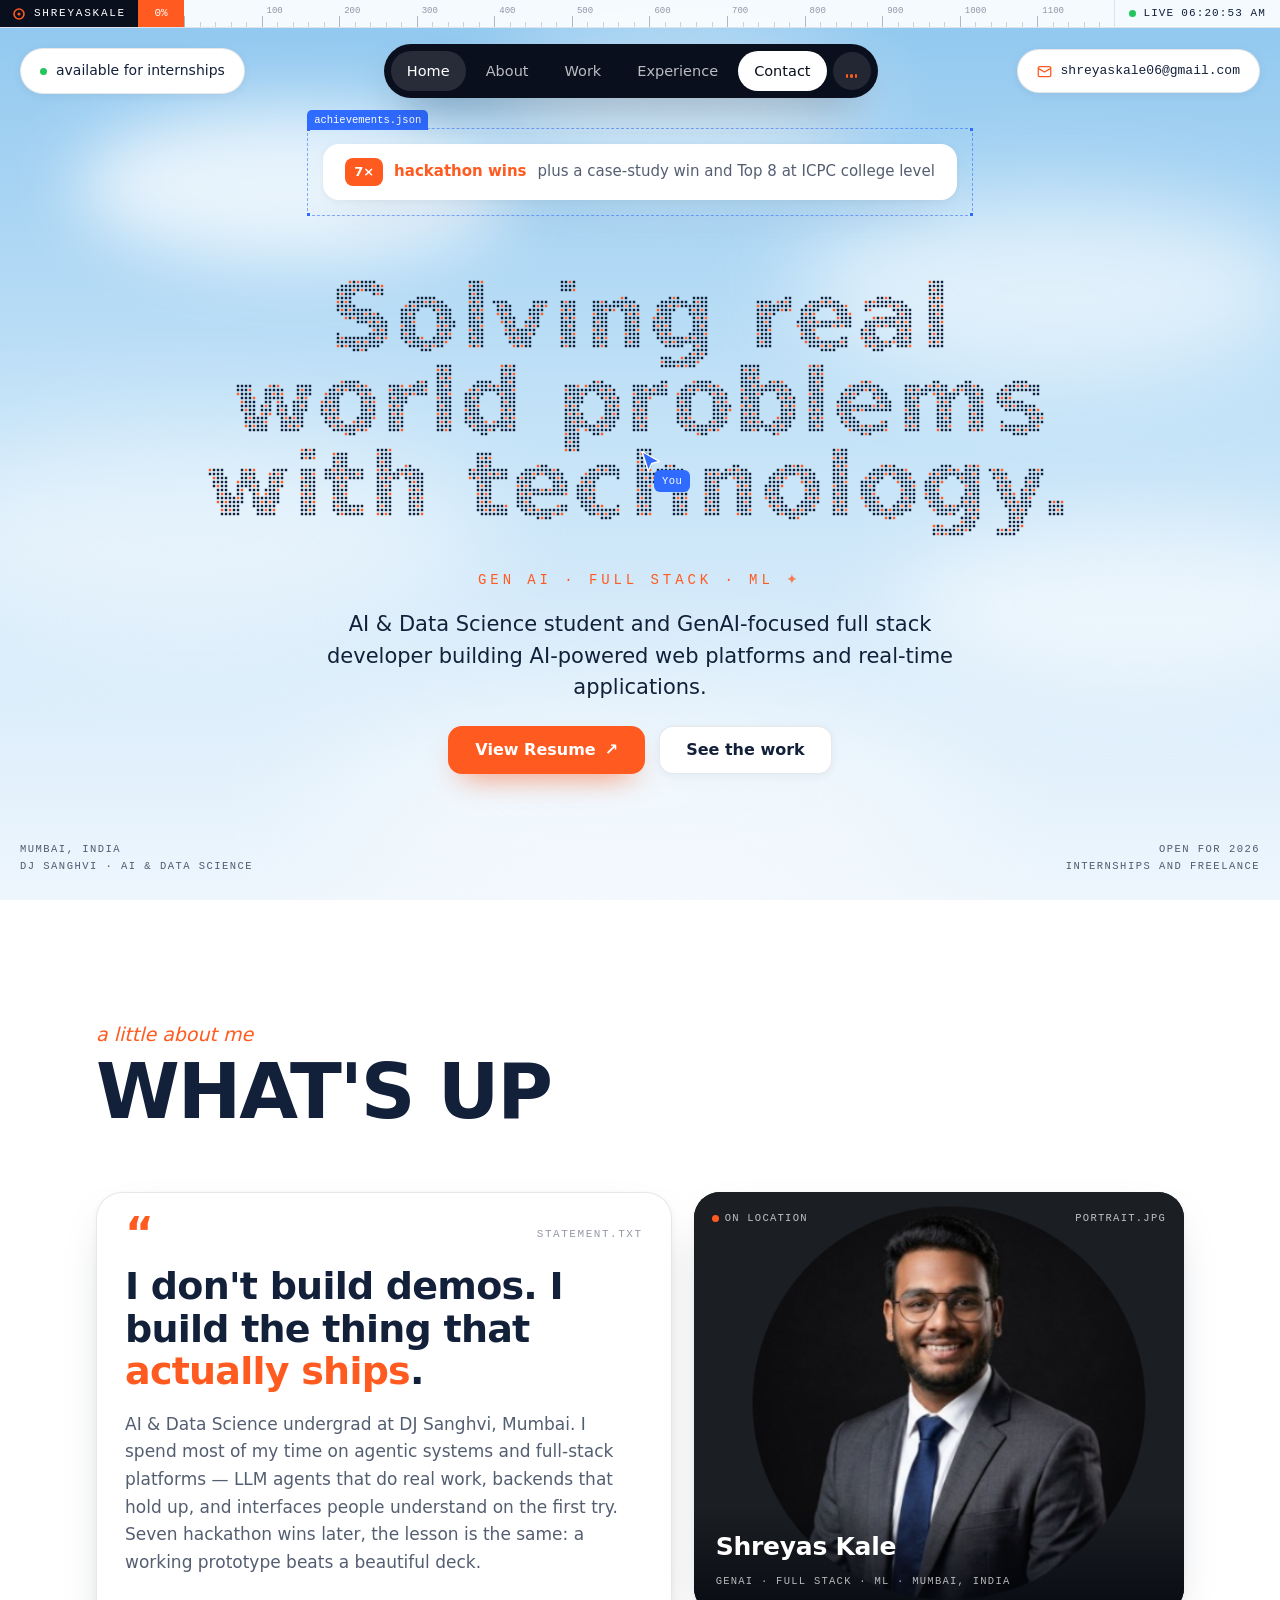
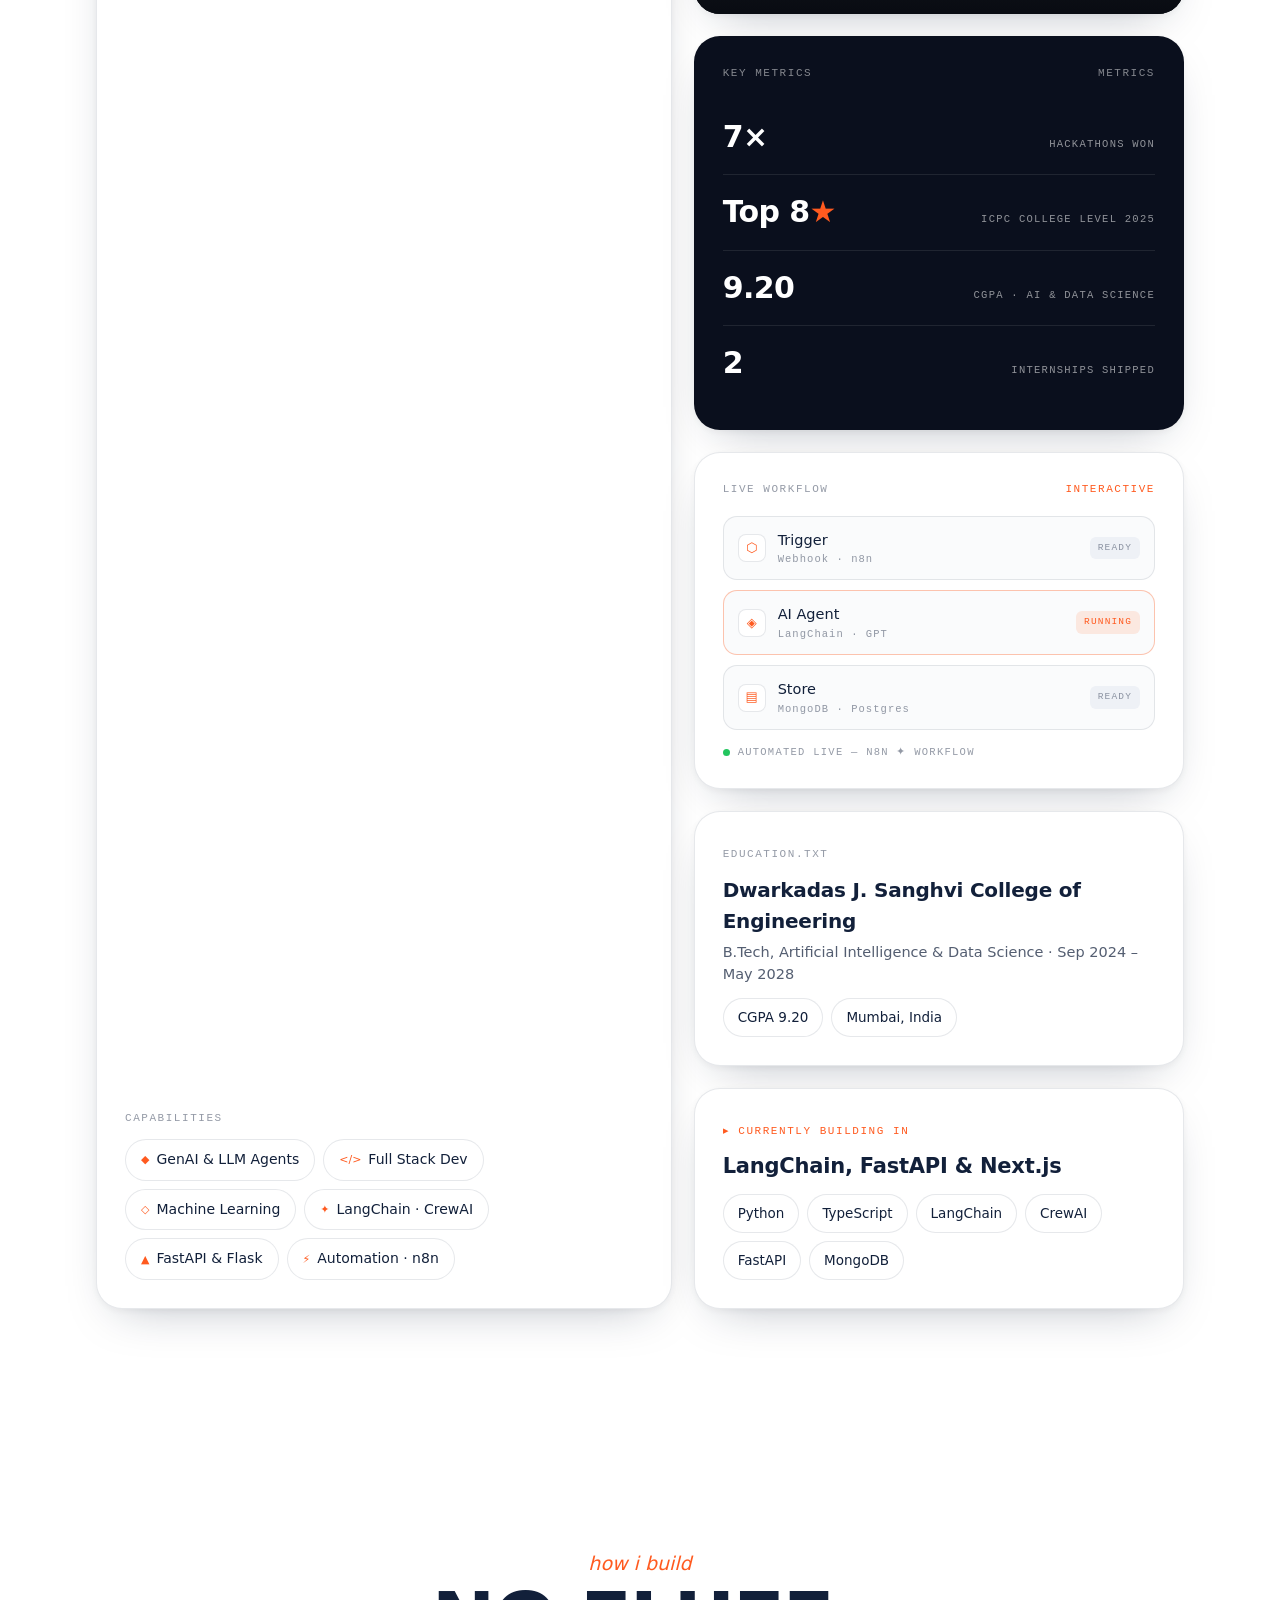
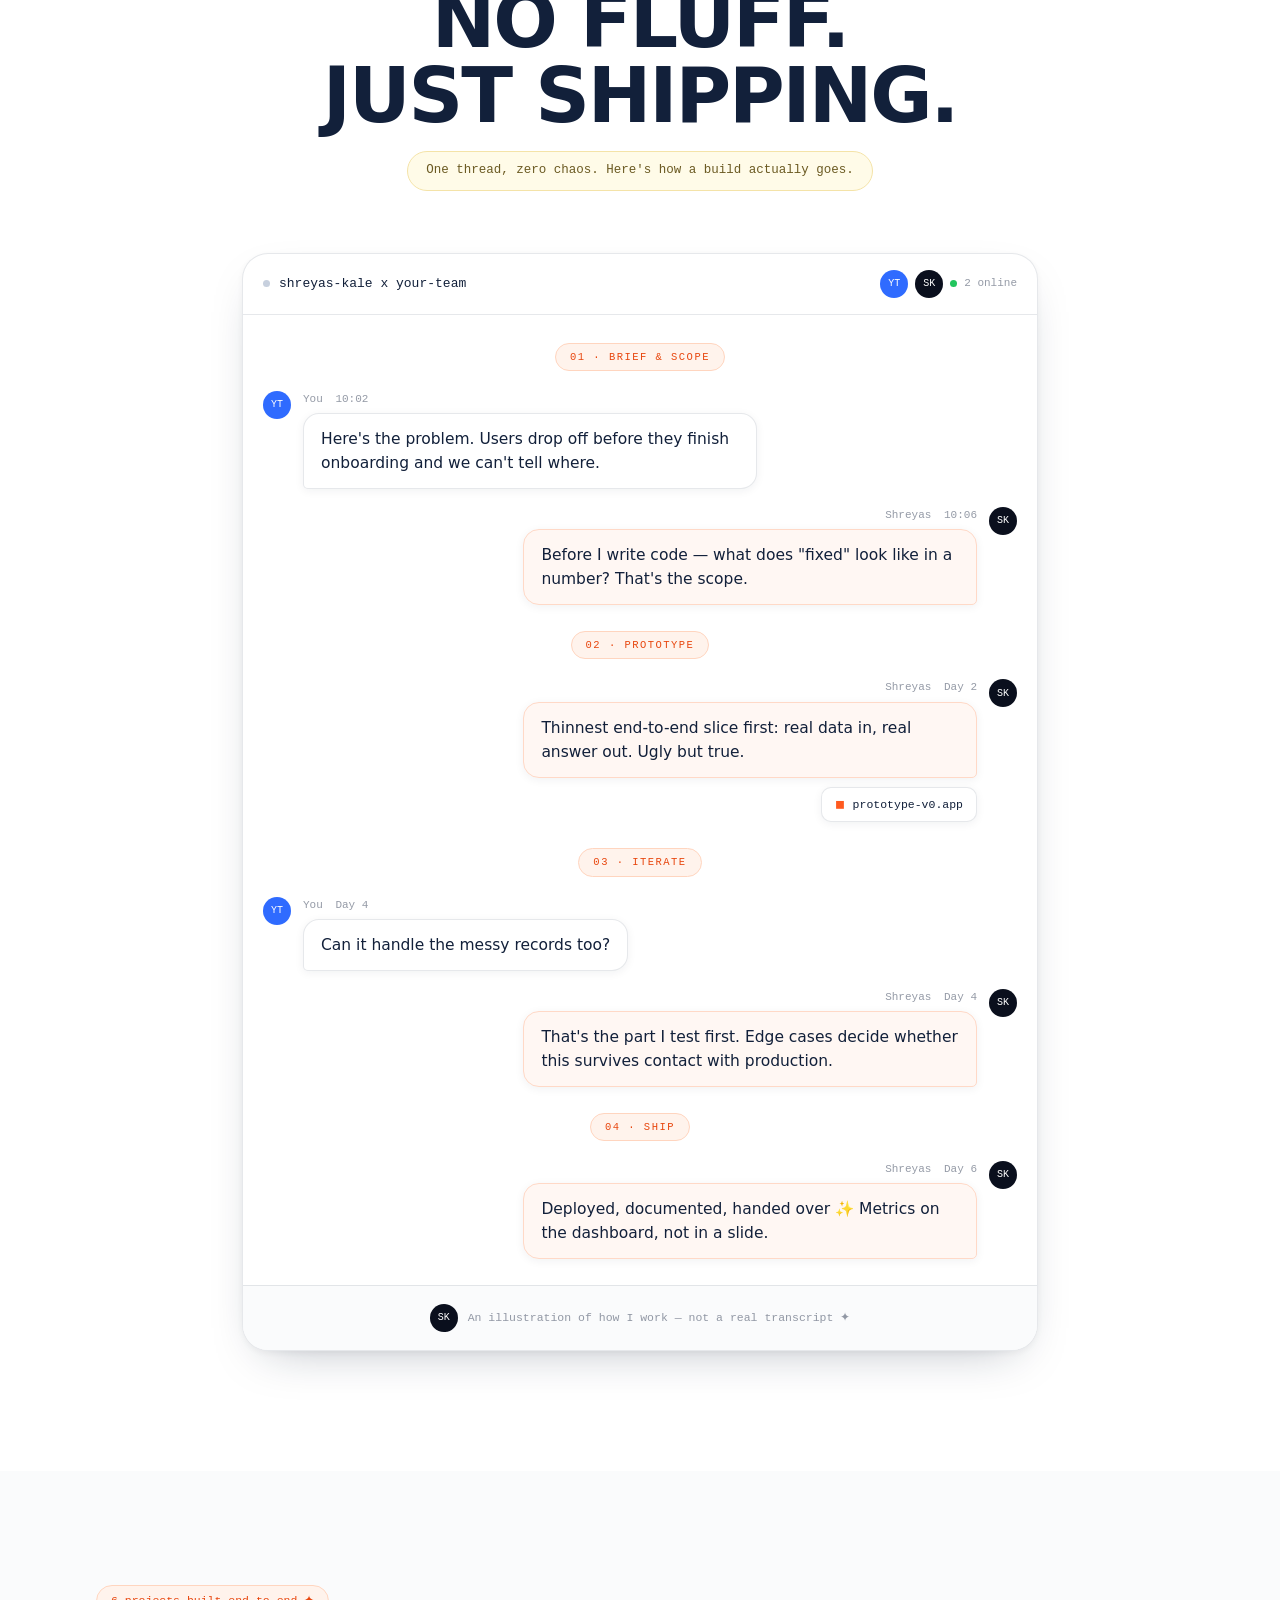
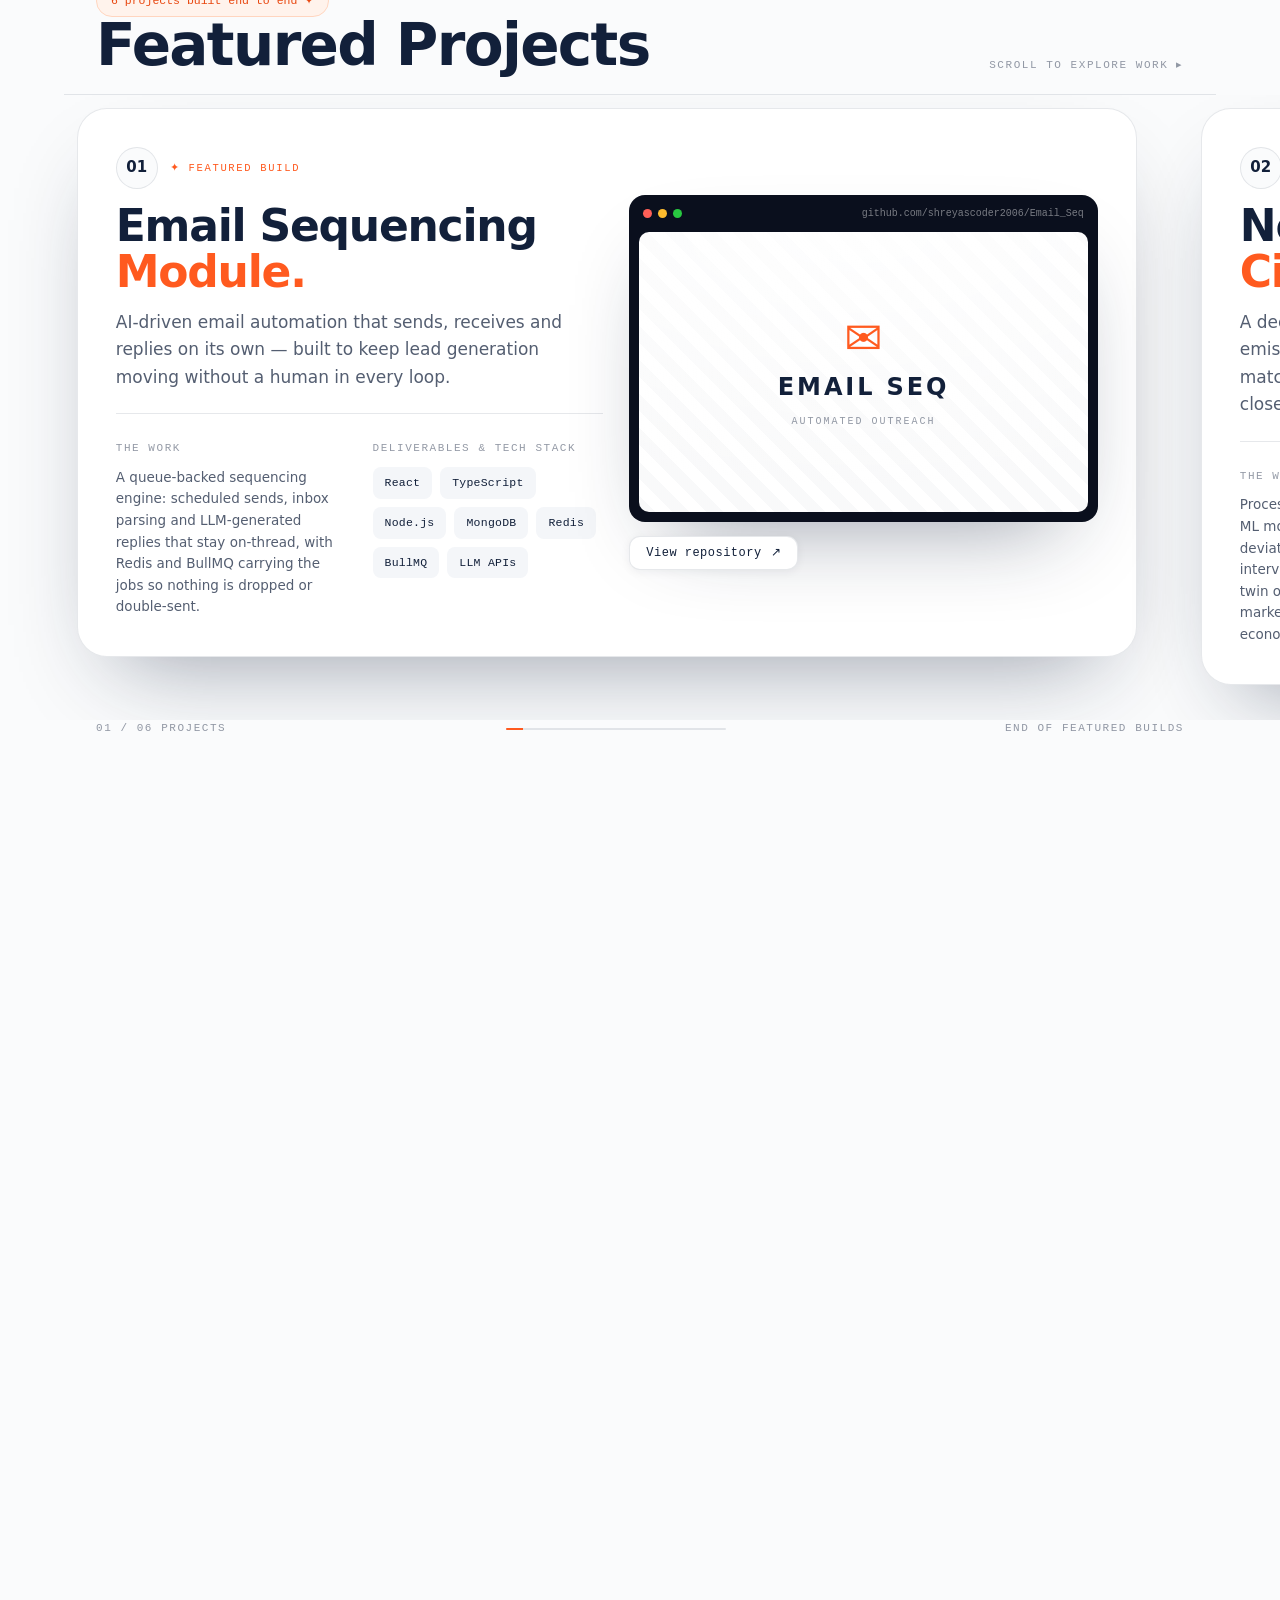
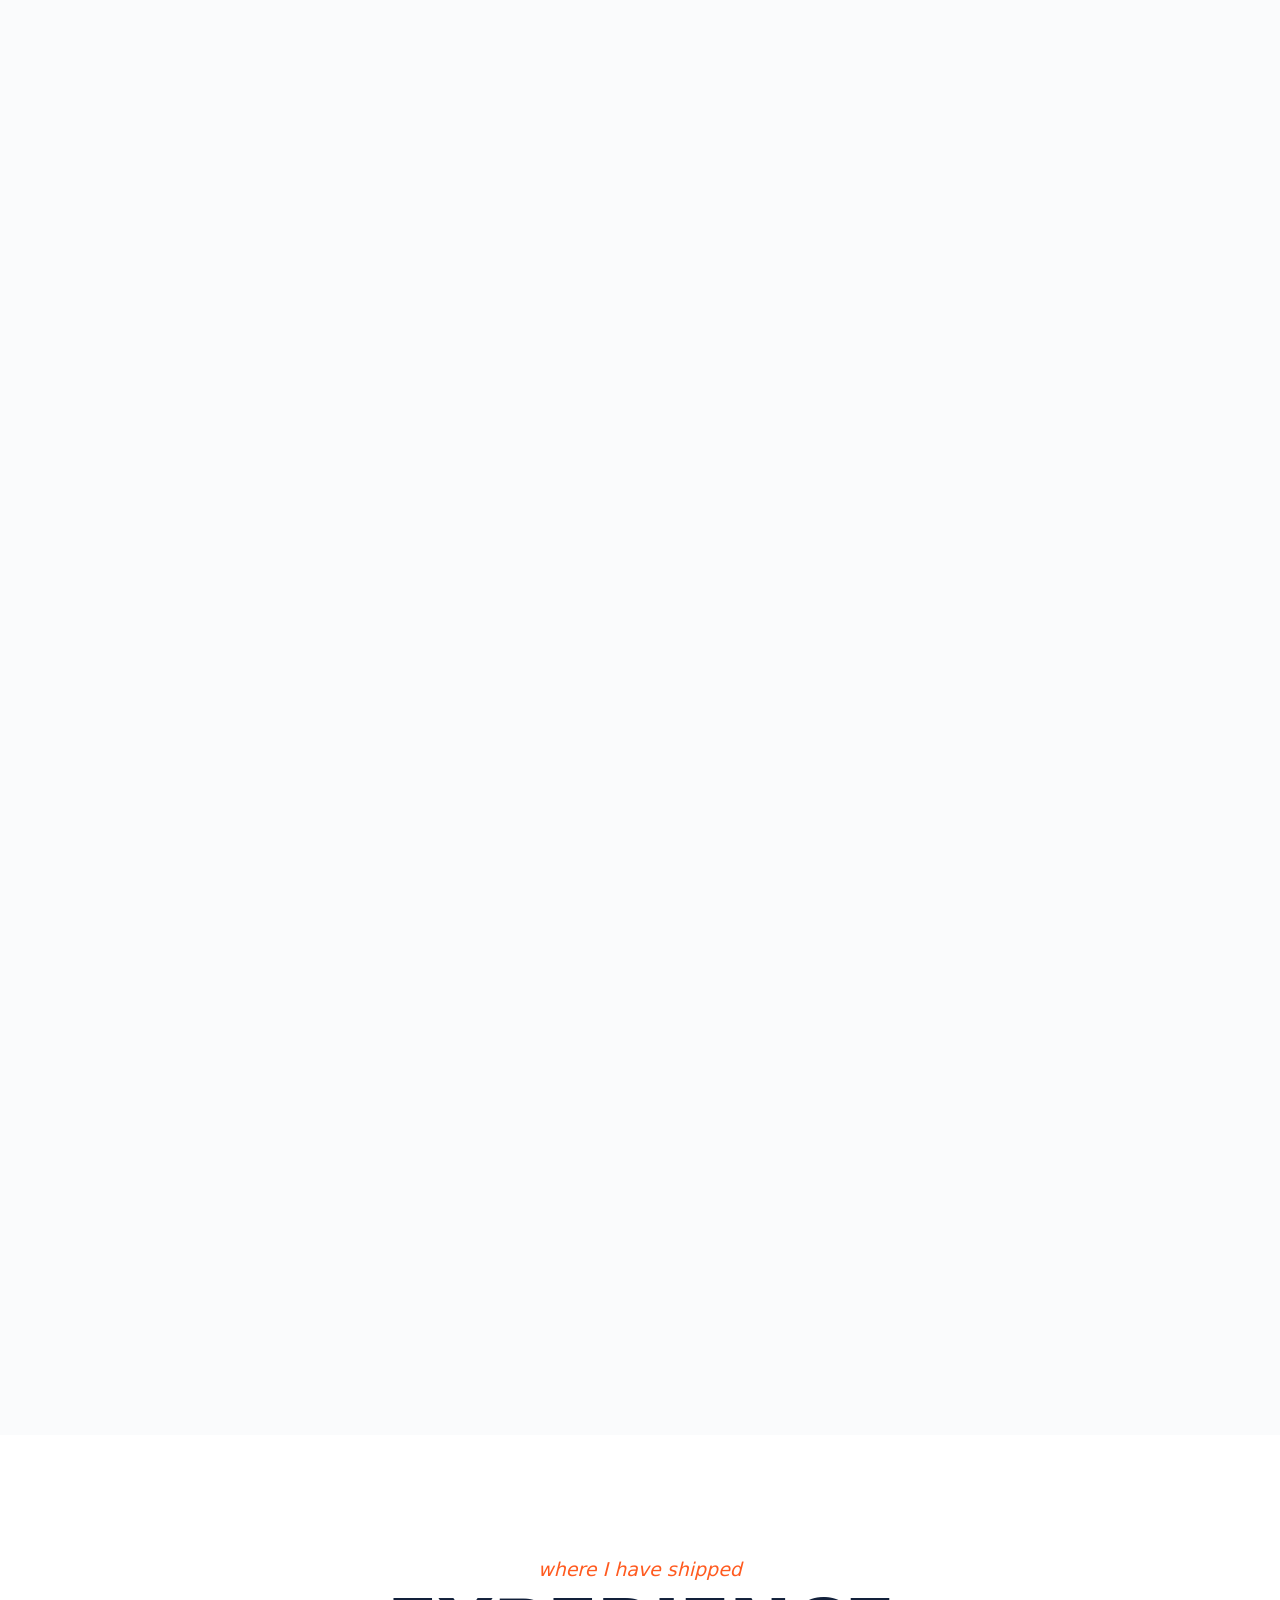
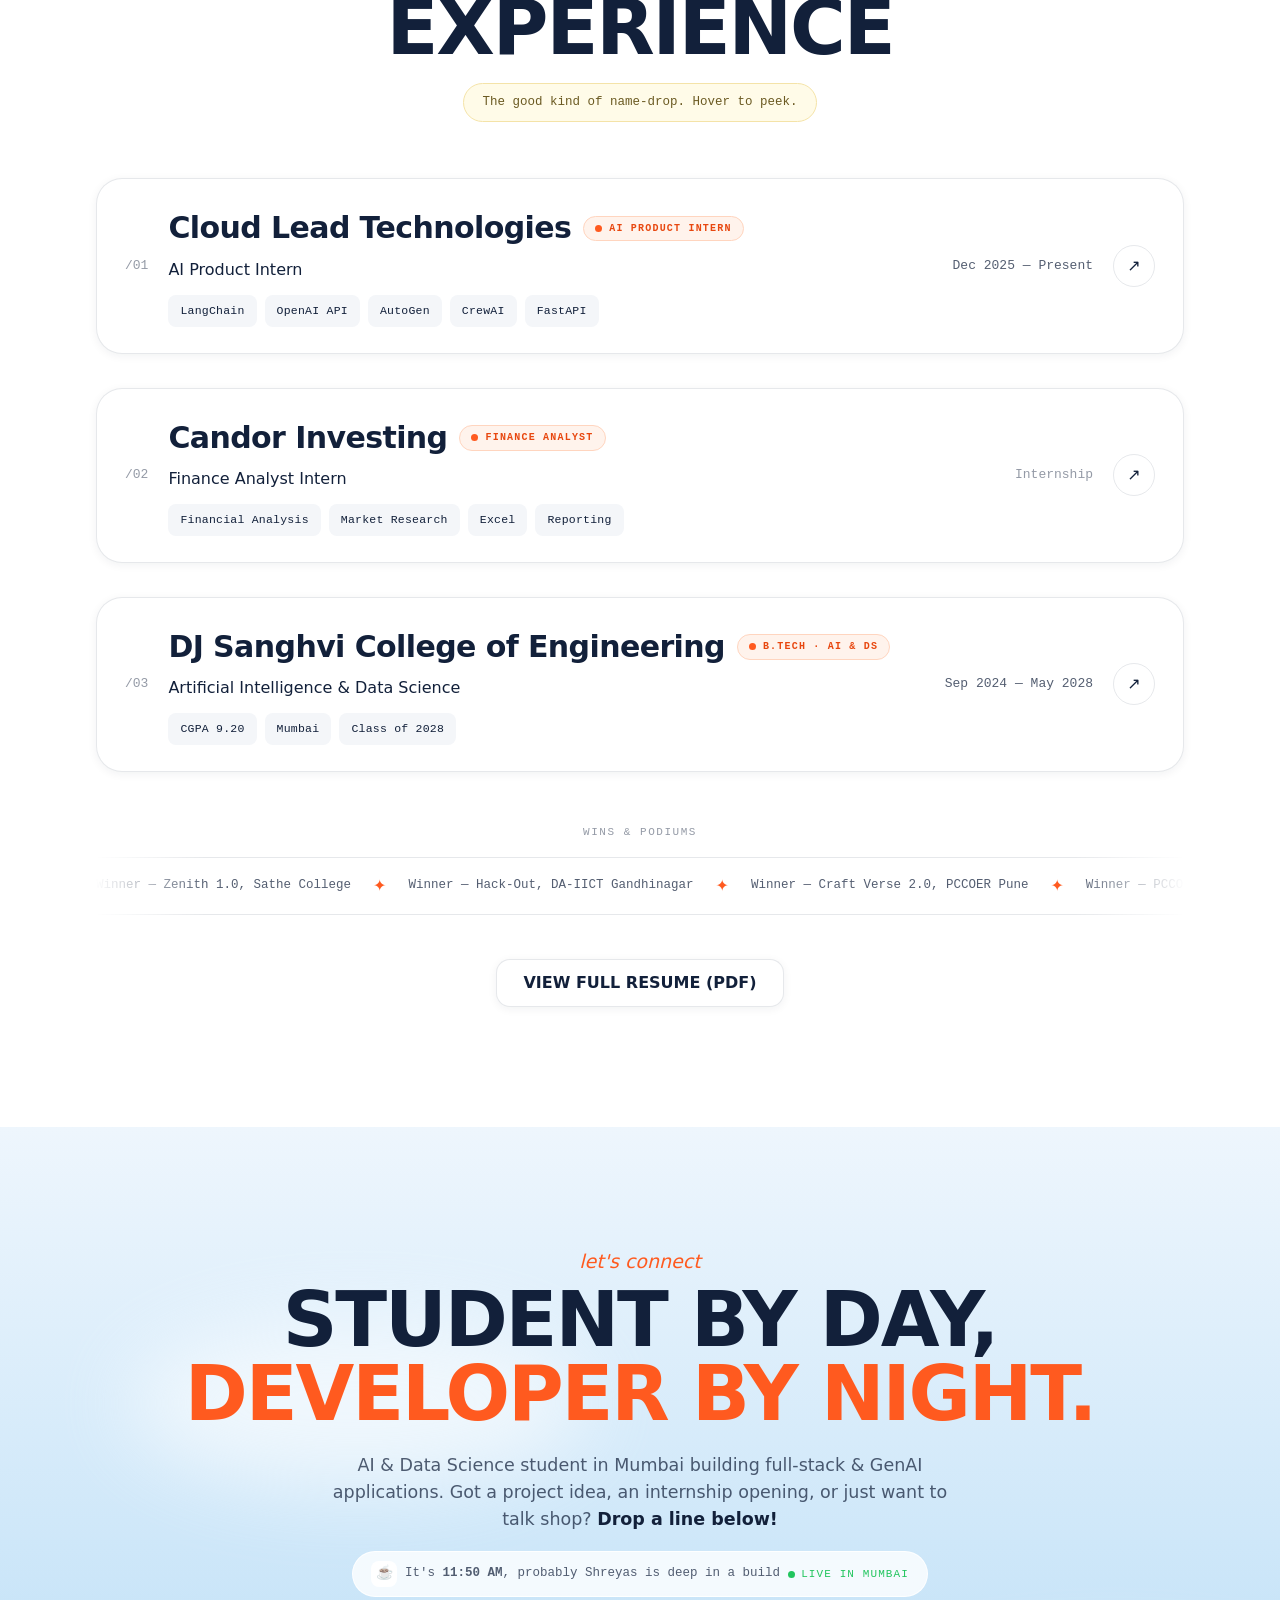
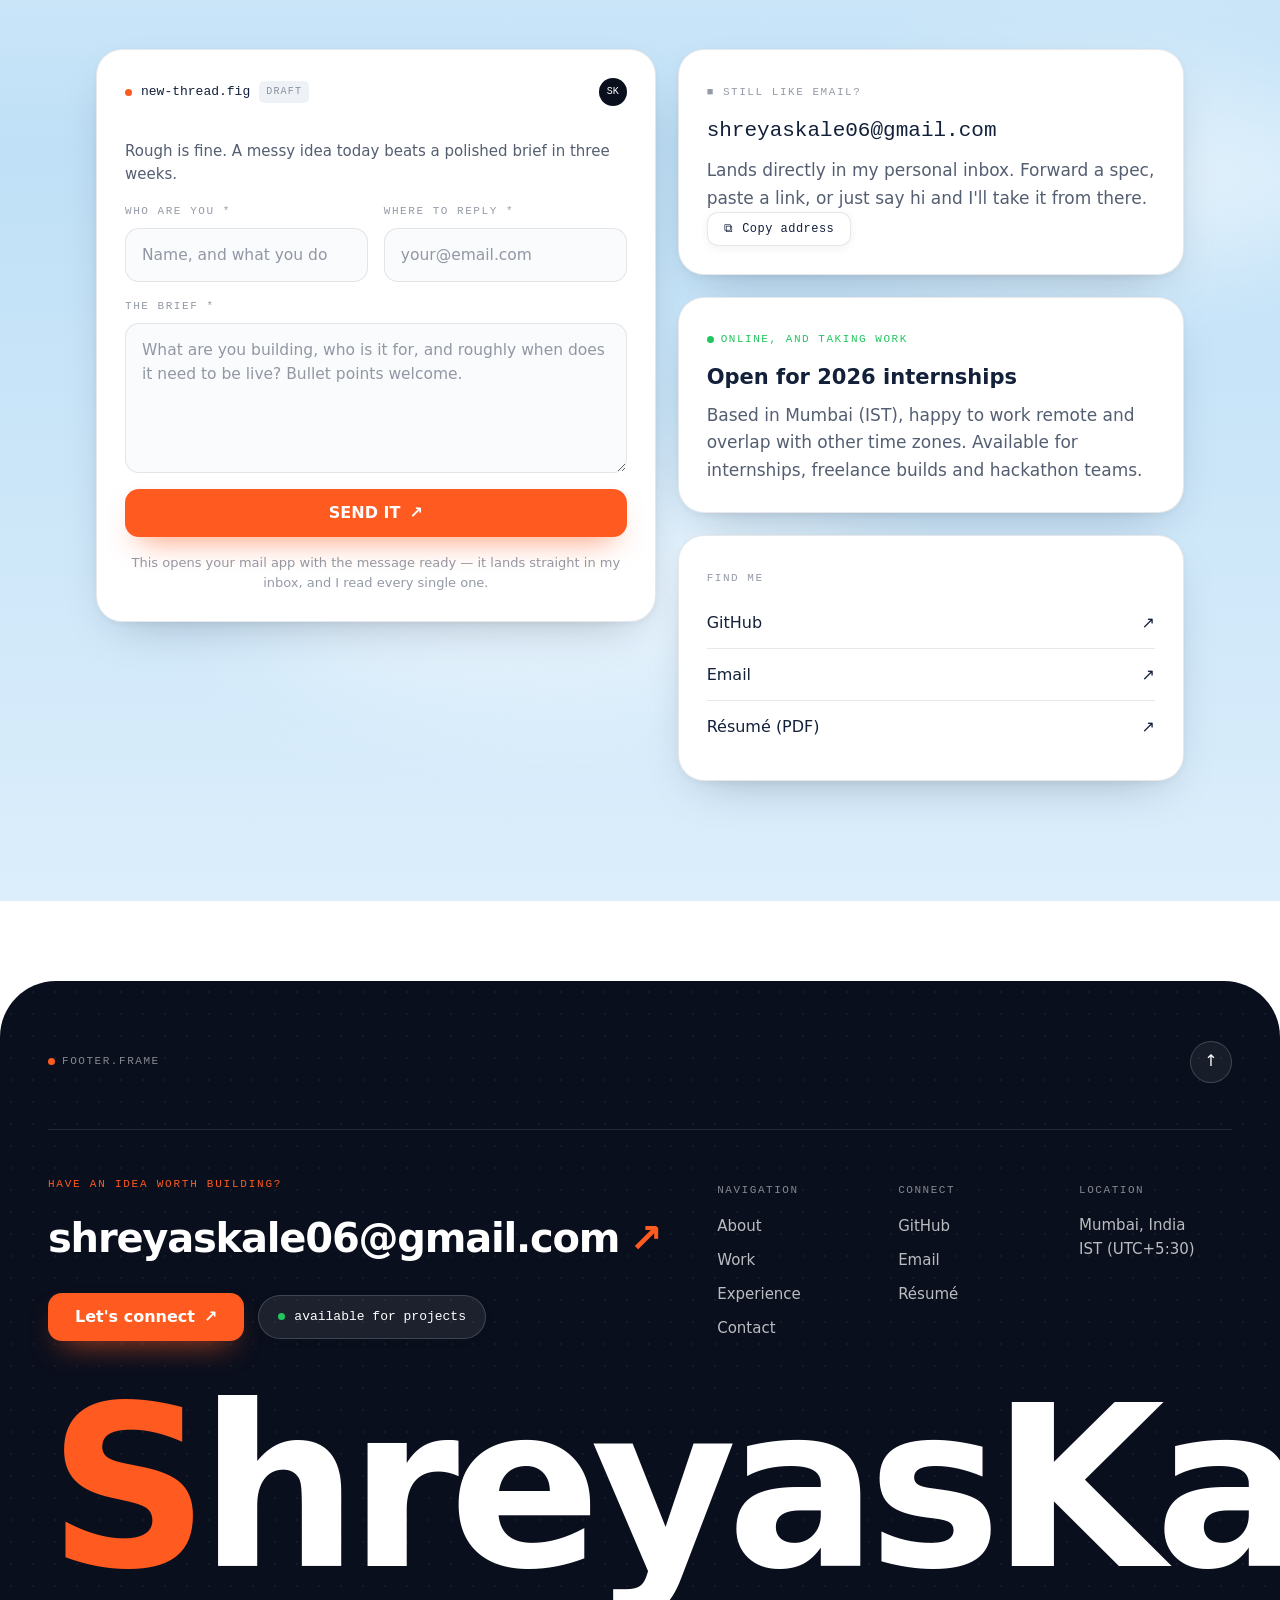
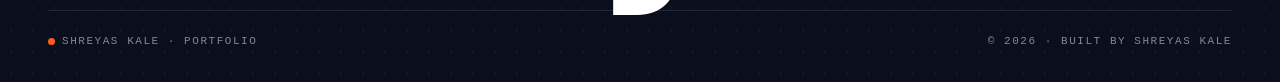
==== portfolio/index.html @ 54c153ed "Add personal portfolio site Static single-page portfolio under portfolio/ — no build step, no framew" ====
<!doctype html>
<html lang="en">

<head>
  <meta charset="UTF-8" />
  <meta name="viewport" content="width=device-width, initial-scale=1.0" />

  <title>Shreyas Kale — GenAI, Full Stack &amp; ML</title>
  <meta name="description"
    content="Shreyas Kale is an AI &amp; Data Science student and GenAI-focused full stack developer building AI-powered web platforms and real-time applications." />
  <meta name="author" content="Shreyas Kale" />

  <meta name="theme-color" content="#ffffff" />

  <meta property="og:type" content="website" />
  <meta property="og:title" content="Shreyas Kale — GenAI, Full Stack &amp; ML" />
  <meta property="og:description"
    content="Solving real world problems with technology. GenAI, full stack and ML projects by Shreyas Kale." />
  <meta property="og:image" content="assets/img/shreyas.png" />
  <meta property="og:image:alt" content="Shreyas Kale" />
  <meta name="twitter:card" content="summary_large_image" />

  <link rel="icon" href="data:image/svg+xml,%3Csvg xmlns='http://www.w3.org/2000/svg' viewBox='0 0 32 32'%3E%3Crect width='32' height='32' rx='8' fill='%230a0f1d'/%3E%3Ccircle cx='16' cy='16' r='7' fill='none' stroke='%23ff5a1f' stroke-width='2.5'/%3E%3Ccircle cx='16' cy='16' r='2' fill='%23ff5a1f'/%3E%3C/svg%3E" />

  <link rel="preconnect" href="https://api.fontshare.com" />
  <link rel="preconnect" href="https://cdn.fontshare.com" crossorigin />
  <link rel="stylesheet"
    href="https://api.fontshare.com/v2/css?f%5B%5D=clash-display@400,500,600,700&amp;f%5B%5D=jet-brains-mono@400,500&amp;display=swap" />
  <link rel="stylesheet" href="assets/css/style.css" />
</head>

<body>
  <a class="skip-link" href="#work">Skip to content</a>

  <!-- ░░ INTRO ░░ the name lands before anything else does ░░ -->
  <div class="intro" id="intro" aria-hidden="true">
    <div class="intro__inner">
      <span class="intro__meta">PORTFOLIO · 2026</span>
      <h1 class="intro__name"><span>Shreyas</span> <span>Kale</span></h1>
      <span class="intro__role">GEN AI · FULL STACK · ML</span>
      <div class="intro__bar"><i></i></div>
    </div>
  </div>

  <!-- ░░ CURSOR ░░ -->
  <div class="cursor-layer" id="cursorLayer" aria-hidden="true">
    <svg class="cursor__arrow" width="22" height="24" viewBox="0 0 22 24" fill="none">
      <path d="M2 1.5L19.5 11.5L11.8 13.4L8.3 21L2 1.5Z" fill="#2f6bff" stroke="#fff" stroke-width="1.4"
        stroke-linejoin="round" />
    </svg>
    <span class="cursor__tag">You</span>
  </div>

  <!-- ░░ TOP RULER BAR ░░ -->
  <header class="topbar">
    <div class="topbar__id">
      <span class="topbar__mark" aria-hidden="true">
        <svg width="14" height="14" viewBox="0 0 14 14">
          <circle cx="7" cy="7" r="5" fill="none" stroke="#ff5a1f" stroke-width="1.6" />
          <circle cx="7" cy="7" r="1.5" fill="#ff5a1f" />
        </svg>
      </span>
      <span class="topbar__name">SHREYASKALE</span>
    </div>
    <span class="topbar__pct" id="scrollPct">0%</span>
    <div class="ruler" id="ruler" aria-hidden="true">
      <div class="ruler__fill" id="rulerFill"></div>
      <div class="ruler__ticks" id="rulerTicks"></div>
    </div>
    <div class="topbar__live">
      <span class="dot dot--green"></span>
      <span>LIVE</span>
      <span id="clock">--:--:-- --</span>
    </div>
  </header>

  <!-- ░░ FLOATING CHROME ░░ -->
  <div class="chrome" id="chrome">
    <div class="chrome__pill chrome__pill--status">
      <span class="dot dot--green"></span>
      <span>available for internships</span>
    </div>

    <nav class="island" aria-label="Primary">
      <a href="#home" class="island__link is-active" data-nav>Home</a>
      <a href="#about" class="island__link" data-nav>About</a>
      <a href="#work" class="island__link" data-nav>Work</a>
      <a href="#experience" class="island__link" data-nav>Experience</a>
      <a href="#contact" class="island__link island__link--cta" data-nav>Contact</a>
      <button class="island__sound" id="soundBtn" type="button" aria-pressed="false" aria-label="Toggle ambient sound">
        <span class="eq" aria-hidden="true"><i></i><i></i><i></i></span>
      </button>
    </nav>

    <a class="chrome__pill chrome__pill--mail" href="mailto:shreyaskale06@gmail.com" data-mail>
      <svg width="15" height="15" viewBox="0 0 24 24" fill="none" stroke="#ff5a1f" stroke-width="2"
        aria-hidden="true">
        <rect x="2" y="4" width="20" height="16" rx="2" />
        <path d="m2 7 10 6 10-6" />
      </svg>
      <span>shreyaskale06@gmail.com</span>
    </a>
  </div>

  <main>
    <!-- ░░░░░░ HERO ░░░░░░ -->
    <section class="hero" id="home">
      <div class="sky" aria-hidden="true">
        <span class="cloud" style="--t:12%;--l:6%;--w:34vw;--h:12vw;--o:.75;--b:34px;--d:0s"></span>
        <span class="cloud" style="--t:22%;--l:62%;--w:40vw;--h:14vw;--o:.6;--b:44px;--d:-6s"></span>
        <span class="cloud" style="--t:48%;--l:-8%;--w:46vw;--h:16vw;--o:.5;--b:52px;--d:-12s"></span>
        <span class="cloud" style="--t:58%;--l:70%;--w:38vw;--h:13vw;--o:.55;--b:40px;--d:-18s"></span>
        <span class="cloud" style="--t:76%;--l:24%;--w:52vw;--h:18vw;--o:.45;--b:60px;--d:-24s"></span>
        <span class="cloud" style="--t:4%;--l:38%;--w:30vw;--h:11vw;--o:.5;--b:38px;--d:-30s"></span>
      </div>

      <div class="hero__top">
        <div class="frame frame--stat" data-label="achievements.json">
          <div class="statpill" data-hackathon>
            <span class="statpill__num">7×</span>
            <strong>hackathon wins</strong>
            <span>plus a case-study win and Top 8 at ICPC college level</span>
          </div>
        </div>
      </div>

      <div class="hero__mid">
        <h1 class="sr-only">Solving real world problems with technology.</h1>
        <div class="hero__canvasWrap">
          <canvas id="heroCanvas" aria-hidden="true"></canvas>
        </div>
        <p class="hero__kicker">GEN AI &middot; FULL STACK &middot; ML <span>&#10022;</span></p>

        <div class="frame frame--lede" data-label="do not drag">
          <p class="hero__lede">
            AI &amp; Data Science student and GenAI-focused full stack developer building AI-powered web platforms
            and real-time applications.
          </p>
        </div>

        <div class="hero__cta">
          <a class="btn btn--primary" href="assets/Shreyas_Kale_Resume.pdf" target="_blank" rel="noopener"
            data-clickable>View Resume <span aria-hidden="true">↗</span></a>
          <a class="btn btn--ghost" href="#work" data-nav data-clickable>See the work</a>
        </div>
      </div>

      <div class="hero__foot">
        <div>
          <span>MUMBAI, INDIA</span>
          <span>DJ SANGHVI &middot; AI &amp; DATA SCIENCE</span>
        </div>
        <div class="ta-r">
          <span>OPEN FOR 2026</span>
          <span>INTERNSHIPS AND FREELANCE</span>
        </div>
      </div>
    </section>

    <!-- ░░░░░░ ABOUT ░░░░░░ -->
    <section class="section about" id="about">
      <p class="eyebrow">a little about me</p>
      <h2 class="display">WHAT'S UP</h2>

      <div class="frame frame--block" data-label="about">
        <div class="about__grid">
          <!-- left -->
          <article class="card card--statement">
            <div class="card__head">
              <span class="quote" aria-hidden="true">&ldquo;</span>
              <span class="mono-label">STATEMENT.TXT</span>
            </div>
            <p class="statement">
              I don't build demos. I build the thing that
              <em>actually ships</em>.
            </p>
            <p class="prose">
              AI &amp; Data Science undergrad at DJ Sanghvi, Mumbai. I spend most of my time on agentic systems
              and full-stack platforms — LLM agents that do real work, backends that hold up, and interfaces
              people understand on the first try. Seven hackathon wins later, the lesson is the same: a working
              prototype beats a beautiful deck.
            </p>

            <p class="mono-label mt-auto">CAPABILITIES</p>
            <ul class="chips chips--cap">
              <li><span class="chips__ico">◆</span>GenAI &amp; LLM Agents</li>
              <li><span class="chips__ico">&lt;/&gt;</span>Full Stack Dev</li>
              <li><span class="chips__ico">◇</span>Machine Learning</li>
              <li><span class="chips__ico">✦</span>LangChain · CrewAI</li>
              <li><span class="chips__ico">▲</span>FastAPI &amp; Flask</li>
              <li><span class="chips__ico">⚡</span>Automation · n8n</li>
            </ul>
          </article>

          <!-- right -->
          <div class="about__side">
            <figure class="card card--portrait">
              <div class="card--portrait__labels">
                <span><span class="dot dot--orange"></span>ON LOCATION</span>
                <span>PORTRAIT.JPG</span>
              </div>
              <img src="assets/img/shreyas.png" width="443" height="381"
                alt="Shreyas Kale, AI &amp; Data Science student and full stack developer" />
              <figcaption>
                <strong>Shreyas Kale</strong>
                <span>GENAI &middot; FULL STACK &middot; ML &middot; MUMBAI, INDIA</span>
              </figcaption>
            </figure>

            <section class="card card--metrics" aria-label="Key metrics">
              <div class="card__head">
                <span class="mono-label mono-label--light">KEY METRICS</span>
                <span class="mono-label mono-label--light">METRICS</span>
              </div>
              <dl>
                <div><dt data-count="7" data-suffix="×">7×</dt><dd>HACKATHONS WON</dd></div>
                <div><dt>Top 8<span class="star">★</span></dt><dd>ICPC COLLEGE LEVEL 2025</dd></div>
                <div><dt data-count="9.20">9.20</dt><dd>CGPA · AI &amp; DATA SCIENCE</dd></div>
                <div><dt data-count="2">2</dt><dd>INTERNSHIPS SHIPPED</dd></div>
              </dl>
            </section>

            <section class="card card--flow" aria-label="How a build runs">
              <div class="card__head">
                <span class="mono-label">LIVE WORKFLOW</span>
                <span class="mono-label mono-label--accent">INTERACTIVE</span>
              </div>
              <ol class="flow">
                <li class="flow__node" data-state="READY">
                  <span class="flow__ico">⬡</span>
                  <span class="flow__name">Trigger<em>Webhook · n8n</em></span>
                  <span class="flow__state">READY</span>
                </li>
                <li class="flow__node" data-state="RUNNING">
                  <span class="flow__ico">◈</span>
                  <span class="flow__name">AI Agent<em>LangChain · GPT</em></span>
                  <span class="flow__state">RUNNING</span>
                </li>
                <li class="flow__node" data-state="READY">
                  <span class="flow__ico">▤</span>
                  <span class="flow__name">Store<em>MongoDB · Postgres</em></span>
                  <span class="flow__state">READY</span>
                </li>
              </ol>
              <p class="flow__foot"><span class="dot dot--green"></span>AUTOMATED LIVE &mdash; N8N ✦ WORKFLOW</p>
            </section>

            <section class="card card--edu" aria-label="Education">
              <span class="mono-label">EDUCATION.TXT</span>
              <h3>Dwarkadas J. Sanghvi College of Engineering</h3>
              <p>B.Tech, Artificial Intelligence &amp; Data Science &middot; Sep 2024 &ndash; May 2028</p>
              <ul class="chips">
                <li>CGPA 9.20</li>
                <li>Mumbai, India</li>
              </ul>
            </section>

            <section class="card card--building" aria-label="Currently building in">
              <span class="mono-label mono-label--accent">▸ CURRENTLY BUILDING IN</span>
              <p class="building__line">LangChain, FastAPI &amp; Next.js</p>
              <ul class="chips">
                <li>Python</li>
                <li>TypeScript</li>
                <li>LangChain</li>
                <li>CrewAI</li>
                <li>FastAPI</li>
                <li>MongoDB</li>
              </ul>
            </section>
          </div>
        </div>
      </div>
    </section>

    <!-- ░░░░░░ PROCESS ░░░░░░ -->
    <section class="section process" id="process">
      <p class="eyebrow">how i build</p>
      <h2 class="display display--center">NO FLUFF.<br />JUST SHIPPING.</h2>
      <p class="tooltip">One thread, zero chaos. Here's how a build actually goes.</p>

      <div class="frame frame--block" data-label="build-log.fig">
        <div class="thread">
          <div class="thread__bar">
            <span class="thread__title"><span class="dot dot--grey"></span>shreyas-kale x your-team</span>
            <span class="thread__right"><span class="ava ava--b">YT</span><span class="ava ava--a">SK</span>
              <span class="dot dot--green"></span>2 online</span>
          </div>

          <div class="thread__body">
            <p class="thread__stage">01 · BRIEF &amp; SCOPE</p>
            <div class="msg">
              <span class="ava ava--b">YT</span>
              <div>
                <p class="msg__meta">You <time>10:02</time></p>
                <div class="bubble">Here's the problem. Users drop off before they finish onboarding and we can't tell
                  where.</div>
              </div>
            </div>
            <div class="msg msg--me">
              <span class="ava ava--a">SK</span>
              <div>
                <p class="msg__meta">Shreyas <time>10:06</time></p>
                <div class="bubble bubble--me">Before I write code — what does "fixed" look like in a number? That's
                  the scope.</div>
              </div>
            </div>

            <p class="thread__stage">02 · PROTOTYPE</p>
            <div class="msg msg--me">
              <span class="ava ava--a">SK</span>
              <div>
                <p class="msg__meta">Shreyas <time>Day 2</time></p>
                <div class="bubble bubble--me">Thinnest end-to-end slice first: real data in, real answer out. Ugly
                  but true.</div>
                <button class="attach" type="button" data-clickable>
                  <span aria-hidden="true">◼</span> prototype-v0.app
                </button>
              </div>
            </div>

            <p class="thread__stage">03 · ITERATE</p>
            <div class="msg">
              <span class="ava ava--b">YT</span>
              <div>
                <p class="msg__meta">You <time>Day 4</time></p>
                <div class="bubble">Can it handle the messy records too?</div>
              </div>
            </div>
            <div class="msg msg--me">
              <span class="ava ava--a">SK</span>
              <div>
                <p class="msg__meta">Shreyas <time>Day 4</time></p>
                <div class="bubble bubble--me">That's the part I test first. Edge cases decide whether this survives
                  contact with production.</div>
              </div>
            </div>

            <p class="thread__stage">04 · SHIP</p>
            <div class="msg msg--me">
              <span class="ava ava--a">SK</span>
              <div>
                <p class="msg__meta">Shreyas <time>Day 6</time></p>
                <div class="bubble bubble--me">Deployed, documented, handed over ✨ Metrics on the dashboard, not in
                  a slide.</div>
              </div>
            </div>
          </div>

          <p class="thread__foot"><span class="ava ava--a">SK</span>An illustration of how I work &mdash; not a real
            transcript ✦</p>
        </div>
      </div>
    </section>

    <!-- ░░░░░░ WORK ░░░░░░ -->
    <section class="work" id="work">
      <div class="work__pin">
        <div class="work__head">
          <div>
            <span class="tooltip tooltip--sm">6 projects built end to end ✦</span>
            <h2 class="display">Featured Projects</h2>
          </div>
          <span class="mono-label">SCROLL TO EXPLORE WORK ▸</span>
        </div>

        <div class="rail" id="rail">
          <div class="rail__track" id="railTrack">

            <!-- 01 -->
            <article class="frame frame--card" data-label="01 email-seq">
              <div class="pcard">
                <div class="pcard__left">
                  <p class="pcard__idx"><span>01</span><em>✦ FEATURED BUILD</em></p>
                  <h3 class="pcard__title">Email Sequencing <span>Module.</span></h3>
                  <p class="prose">AI-driven email automation that sends, receives and replies on its own — built to
                    keep lead generation moving without a human in every loop.</p>
                  <div class="pcard__meta">
                    <div>
                      <p class="mono-label">THE WORK</p>
                      <p class="pcard__work">A queue-backed sequencing engine: scheduled sends, inbox parsing and
                        LLM-generated replies that stay on-thread, with Redis and BullMQ carrying the jobs so nothing
                        is dropped or double-sent.</p>
                    </div>
                    <div>
                      <p class="mono-label">DELIVERABLES &amp; TECH STACK</p>
                      <ul class="chips chips--mono">
                        <li>React</li><li>TypeScript</li><li>Node.js</li><li>MongoDB</li><li>Redis</li>
                        <li>BullMQ</li><li>LLM APIs</li>
                      </ul>
                    </div>
                  </div>
                </div>
                <div class="pcard__right">
                  <div class="browser">
                    <div class="browser__bar"><i></i><i></i><i></i><span>github.com/shreyascoder2006/Email_Seq</span>
                    </div>
                    <div class="browser__screen browser__screen--mail">
                      <span class="browser__glyph">✉</span>
                      <span class="browser__name">EMAIL SEQ</span>
                      <span class="browser__sub">AUTOMATED OUTREACH</span>
                    </div>
                  </div>
                  <a class="btn btn--small" href="https://github.com/shreyascoder2006/Email_Seq" target="_blank"
                    rel="noopener" data-clickable>View repository <span aria-hidden="true">↗</span></a>
                </div>
              </div>
            </article>

            <!-- 02 -->
            <article class="frame frame--card" data-label="02 nexus-carbon">
              <div class="pcard">
                <div class="pcard__left">
                  <p class="pcard__idx"><span>02</span><em>✦ FEATURED BUILD</em></p>
                  <h3 class="pcard__title">Nexus Carbon <span>Circular Economy.</span></h3>
                  <p class="prose">A decarbonisation platform for factories: see where emissions actually come from,
                    simulate the fix, and match waste streams to nearby buyers so carbon loops close instead of
                    leaking.</p>
                  <div class="pcard__meta">
                    <div>
                      <p class="mono-label">THE WORK</p>
                      <p class="pcard__work">Process-level emissions intake, an ML model for benchmark deviation and
                        sequential-residual intervention sizing, a 3D digital twin of the plant, and a byproduct
                        marketplace matched within economic transport radii.</p>
                    </div>
                    <div>
                      <p class="mono-label">DELIVERABLES &amp; TECH STACK</p>
                      <ul class="chips chips--mono">
                        <li>React 19</li><li>Three.js</li><li>FastAPI</li><li>LightGBM</li><li>FAISS</li>
                        <li>Python</li><li>Tailwind</li>
                      </ul>
                    </div>
                  </div>
                </div>
                <div class="pcard__right">
                  <div class="browser">
                    <div class="browser__bar"><i></i><i></i><i></i>
                      <span>github.com/shreyascoder2006/gandhinagar_hackout</span>
                    </div>
                    <div class="browser__screen browser__screen--carbon">
                      <span class="browser__glyph">◉</span>
                      <span class="browser__name">NEXUS CARBON</span>
                      <span class="browser__sub">CIRCULAR CARBON INTELLIGENCE</span>
                    </div>
                  </div>
                  <a class="btn btn--small" href="https://github.com/shreyascoder2006/gandhinagar_hackout"
                    target="_blank" rel="noopener" data-clickable>View repository <span aria-hidden="true">↗</span></a>
                </div>
              </div>
            </article>

            <!-- 03 -->
            <article class="frame frame--card" data-label="03 resort-x">
              <div class="pcard">
                <div class="pcard__left">
                  <p class="pcard__idx"><span>03</span><em>✦ FEATURED BUILD</em></p>
                  <h3 class="pcard__title">Resort X <span>Revenue Intelligence.</span></h3>
                  <p class="prose">Resort operations in one decision layer — dynamic room pricing, inventory and
                    staffing that react to demand, and a guest experience engine that catches problems before a
                    review does.</p>
                  <div class="pcard__meta">
                    <div>
                      <p class="mono-label">THE WORK</p>
                      <p class="pcard__work">Six engines — pricing, sentiment, maintenance, staffing, inventory and an
                        LLM concierge — exposed as APIs and composed into a scenario simulator that recomputes real
                        before/after KPIs from the same code the dashboard runs on.</p>
                    </div>
                    <div>
                      <p class="mono-label">DELIVERABLES &amp; TECH STACK</p>
                      <ul class="chips chips--mono">
                        <li>Next.js</li><li>TypeScript</li><li>Gemini API</li><li>Claude API</li>
                        <li>Recharts</li><li>Tailwind</li>
                      </ul>
                    </div>
                  </div>
                </div>
                <div class="pcard__right">
                  <div class="browser">
                    <div class="browser__bar"><i></i><i></i><i></i>
                      <span>github.com/shreyascoder2006/resort_revenue_optimization</span>
                    </div>
                    <div class="browser__screen browser__screen--resort">
                      <span class="browser__glyph">▦</span>
                      <span class="browser__name">RESORT X</span>
                      <span class="browser__sub">REVENUE · OPS · GUEST AI</span>
                    </div>
                  </div>
                  <a class="btn btn--small" href="https://github.com/shreyascoder2006/resort_revenue_optimization"
                    target="_blank" rel="noopener" data-clickable>View repository <span aria-hidden="true">↗</span></a>
                </div>
              </div>
            </article>

            <!-- 04 -->
            <article class="frame frame--card" data-label="04 logi-x">
              <div class="pcard">
                <div class="pcard__left">
                  <p class="pcard__idx"><span>04</span><em>✦ BUILD</em></p>
                  <h3 class="pcard__title">Logi-X <span>Logistics &amp; Supply Chain.</span></h3>
                  <p class="prose">End-to-end logistics platform managing shipment tracking, inventory and order
                    fulfilment across the supply chain.</p>
                  <div class="pcard__meta">
                    <div>
                      <p class="mono-label">THE WORK</p>
                      <p class="pcard__work">Real-time tracking, warehouse monitoring and automated order management,
                        on backend APIs and database models designed for logistics and shipment data.</p>
                    </div>
                    <div>
                      <p class="mono-label">DELIVERABLES &amp; TECH STACK</p>
                      <ul class="chips chips--mono">
                        <li>Flask</li><li>Python</li><li>REST APIs</li><li>PostgreSQL</li><li>JavaScript</li>
                      </ul>
                    </div>
                  </div>
                </div>
                <div class="pcard__right">
                  <div class="browser">
                    <div class="browser__bar"><i></i><i></i><i></i><span>logi-x · internal</span></div>
                    <div class="browser__screen browser__screen--logi">
                      <span class="browser__glyph">⬢</span>
                      <span class="browser__name">LOGI-X</span>
                      <span class="browser__sub">SHIPMENT · INVENTORY · ORDERS</span>
                    </div>
                  </div>
                </div>
              </div>
            </article>

            <!-- 05 -->
            <article class="frame frame--card" data-label="05 smart-clubs">
              <div class="pcard">
                <div class="pcard__left">
                  <p class="pcard__idx"><span>05</span><em>✦ BUILD</em></p>
                  <h3 class="pcard__title">Smart Clubs <span>Portal.</span></h3>
                  <p class="prose">Full-stack college club management system with role-based dashboards, event
                    tracking and financial analytics.</p>
                  <div class="pcard__meta">
                    <div>
                      <p class="mono-label">THE WORK</p>
                      <p class="pcard__work">JWT authentication, REST APIs, video-based discovery and real-time
                        dashboards, plus AI poster analysis built on Gemini with OCR.</p>
                    </div>
                    <div>
                      <p class="mono-label">DELIVERABLES &amp; TECH STACK</p>
                      <ul class="chips chips--mono">
                        <li>React</li><li>Node.js</li><li>Express</li><li>MongoDB</li><li>Gemini</li>
                        <li>OCR</li><li>LangChain</li>
                      </ul>
                    </div>
                  </div>
                </div>
                <div class="pcard__right">
                  <div class="browser">
                    <div class="browser__bar"><i></i><i></i><i></i><span>smart-clubs · campus</span></div>
                    <div class="browser__screen browser__screen--clubs">
                      <span class="browser__glyph">◎</span>
                      <span class="browser__name">SMART CLUBS</span>
                      <span class="browser__sub">EVENTS · ROLES · ANALYTICS</span>
                    </div>
                  </div>
                </div>
              </div>
            </article>

            <!-- 06 -->
            <article class="frame frame--card" data-label="06 sipify">
              <div class="pcard">
                <div class="pcard__left">
                  <p class="pcard__idx"><span>06</span><em>✦ BUILD</em></p>
                  <h3 class="pcard__title">SIPify <span>Mutual Fund Investing.</span></h3>
                  <p class="prose">An investment platform that turns SIPs into curated, playlist-style portfolios
                    with AI-based fund recommendations.</p>
                  <div class="pcard__meta">
                    <div>
                      <p class="mono-label">THE WORK</p>
                      <p class="pcard__work">One-tap SIP creation, pause/skip instalments and real-time NAV tracking,
                        with portfolio analytics, investment streaks and an annual "SIPify Wrapped" summary.</p>
                    </div>
                    <div>
                      <p class="mono-label">DELIVERABLES &amp; TECH STACK</p>
                      <ul class="chips chips--mono">
                        <li>React</li><li>Node.js</li><li>MongoDB</li><li>REST APIs</li><li>Analytics</li>
                      </ul>
                    </div>
                  </div>
                </div>
                <div class="pcard__right">
                  <div class="browser">
                    <div class="browser__bar"><i></i><i></i><i></i><span>sipify · fintech</span></div>
                    <div class="browser__screen browser__screen--sip">
                      <span class="browser__glyph">▲</span>
                      <span class="browser__name">SIPIFY</span>
                      <span class="browser__sub">SIP · NAV · WRAPPED</span>
                    </div>
                  </div>
                </div>
              </div>
            </article>

          </div>
        </div>

        <div class="work__foot">
          <span class="mono-label" id="workCount">01 / 06 PROJECTS</span>
          <span class="work__progress"><i id="workProgress"></i></span>
          <span class="mono-label">END OF FEATURED BUILDS</span>
        </div>
      </div>
    </section>

    <!-- ░░░░░░ EXPERIENCE ░░░░░░ -->
    <section class="section experience" id="experience">
      <p class="eyebrow">where I have shipped</p>
      <h2 class="display display--center">EXPERIENCE</h2>
      <p class="tooltip">The good kind of name-drop. Hover to peek.</p>

      <div class="exp">
        <div class="frame frame--row" data-label="exp /01">
          <article class="exprow" data-lift>
            <span class="exprow__idx">/01</span>
            <div class="exprow__main">
              <h3>Cloud Lead Technologies <span class="badge"><span class="dot dot--orange"></span>AI PRODUCT
                  INTERN</span></h3>
              <p class="exprow__role">AI Product Intern</p>
              <ul class="chips chips--mono">
                <li>LangChain</li><li>OpenAI API</li><li>AutoGen</li><li>CrewAI</li><li>FastAPI</li>
              </ul>
              <p class="exprow__peek">AI CUSTOMER SUPPORT AGENT · AGENT WORKFLOWS · PRDs &amp; ROADMAPS</p>
            </div>
            <span class="exprow__date">Dec 2025 &mdash; Present</span>
            <span class="exprow__arrow" aria-hidden="true">↗</span>
          </article>
        </div>

        <div class="frame frame--row" data-label="exp /02">
          <article class="exprow" data-lift>
            <span class="exprow__idx">/02</span>
            <div class="exprow__main">
              <h3>Candor Investing <span class="badge"><span class="dot dot--orange"></span>FINANCE ANALYST</span>
              </h3>
              <p class="exprow__role">Finance Analyst Intern</p>
              <ul class="chips chips--mono">
                <li>Financial Analysis</li><li>Market Research</li><li>Excel</li><li>Reporting</li>
              </ul>
              <p class="exprow__peek">EQUITY &amp; FUND RESEARCH · ANALYST REPORTING</p>
            </div>
            <span class="exprow__date exprow__date--tbd">Internship</span>
            <span class="exprow__arrow" aria-hidden="true">↗</span>
          </article>
        </div>

        <div class="frame frame--row" data-label="exp /03">
          <article class="exprow" data-lift>
            <span class="exprow__idx">/03</span>
            <div class="exprow__main">
              <h3>DJ Sanghvi College of Engineering <span class="badge"><span class="dot dot--orange"></span>B.TECH ·
                  AI &amp; DS</span></h3>
              <p class="exprow__role">Artificial Intelligence &amp; Data Science</p>
              <ul class="chips chips--mono">
                <li>CGPA 9.20</li><li>Mumbai</li><li>Class of 2028</li>
              </ul>
              <p class="exprow__peek">7× HACKATHON WINNER · TOP 8 ICPC COLLEGE LEVEL 2025</p>
            </div>
            <span class="exprow__date">Sep 2024 &mdash; May 2028</span>
            <span class="exprow__arrow" aria-hidden="true">↗</span>
          </article>
        </div>
      </div>

      <div class="wins">
        <p class="mono-label">WINS &amp; PODIUMS</p>
        <div class="wins__marquee" aria-label="Hackathon wins">
          <div class="wins__track">
            <span>Winner — Zenith 1.0, Sathe College</span><i>✦</i>
            <span>Winner — Hack-Out, DA-IICT Gandhinagar</span><i>✦</i>
            <span>Winner — Craft Verse 2.0, PCCOER Pune</span><i>✦</i>
            <span>Winner — PCCOE Hackathon 2025, Pune</span><i>✦</i>
            <span>Winner — Thakur College Hackathon 2025</span><i>✦</i>
            <span>Winner — PICT Hackathon 2025</span><i>✦</i>
            <span>Finalist (Top 8) — SPIT Codeathon 2025</span><i>✦</i>
            <span>Top 8 — ICPC College Level 2025, DJ Sanghvi</span><i>✦</i>
          </div>
        </div>
      </div>

      <div class="ta-c">
        <a class="btn btn--ghost" href="assets/Shreyas_Kale_Resume.pdf" target="_blank" rel="noopener"
          data-clickable>VIEW FULL RESUME (PDF)</a>
      </div>
    </section>

    <!-- ░░░░░░ CONTACT ░░░░░░ -->
    <section class="contact" id="contact">
      <div class="sky sky--contact" aria-hidden="true">
        <span class="cloud" style="--t:14%;--l:10%;--w:36vw;--h:13vw;--o:.6;--b:40px;--d:-4s"></span>
        <span class="cloud" style="--t:40%;--l:66%;--w:42vw;--h:15vw;--o:.5;--b:50px;--d:-14s"></span>
        <span class="cloud" style="--t:70%;--l:20%;--w:48vw;--h:16vw;--o:.45;--b:56px;--d:-22s"></span>
      </div>

      <div class="section contact__inner">
        <p class="eyebrow">let's connect</p>
        <h2 class="display display--center">STUDENT BY DAY,<br /><span class="accent">DEVELOPER BY NIGHT.</span></h2>
        <p class="contact__lede">
          AI &amp; Data Science student in Mumbai building full-stack &amp; GenAI applications. Got a project idea,
          an internship opening, or just want to talk shop? <strong>Drop a line below!</strong>
        </p>

        <p class="tooltip tooltip--time">
          <span class="tooltip__ico" aria-hidden="true">☕</span>
          <span>It's <strong id="mumbaiTime">--:--</strong>, probably Shreyas is deep in a build</span>
          <span class="tooltip__live"><span class="dot dot--green"></span>LIVE IN MUMBAI</span>
        </p>

        <div class="contact__grid">
          <div class="frame frame--block" data-label="new-thread.fig">
            <form class="card card--form" id="contactForm" novalidate>
              <div class="card__head">
                <span class="form__file"><span class="dot dot--orange"></span>new-thread.fig <em>DRAFT</em></span>
                <span class="ava ava--a">SK</span>
              </div>
              <p class="form__hint">Rough is fine. A messy idea today beats a polished brief in three weeks.</p>

              <div class="form__row">
                <label>
                  <span class="mono-label">WHO ARE YOU *</span>
                  <input type="text" name="name" required placeholder="Name, and what you do" data-clickable />
                </label>
                <label>
                  <span class="mono-label">WHERE TO REPLY *</span>
                  <input type="email" name="email" required placeholder="your@email.com" data-clickable />
                </label>
              </div>
              <label class="form__brief">
                <span class="mono-label">THE BRIEF *</span>
                <textarea name="brief" rows="5" required
                  placeholder="What are you building, who is it for, and roughly when does it need to be live? Bullet points welcome."
                  data-clickable></textarea>
              </label>

              <button class="btn btn--primary btn--block" type="submit" data-clickable>SEND IT <span
                  aria-hidden="true">↗</span></button>
              <p class="form__note" id="formNote">This opens your mail app with the message ready — it lands straight
                in my inbox, and I read every single one.</p>
            </form>
          </div>

          <div class="contact__side">
            <section class="card card--mail">
              <span class="mono-label">■ STILL LIKE EMAIL?</span>
              <p class="mail__addr">shreyaskale06@gmail.com</p>
              <p class="prose">Lands directly in my personal inbox. Forward a spec, paste a link, or just say hi and
                I'll take it from there.</p>
              <button class="btn btn--small" type="button" id="copyMail" data-clickable>
                <span aria-hidden="true">⧉</span> <span id="copyMailText">Copy address</span>
              </button>
            </section>

            <section class="card card--avail">
              <span class="mono-label mono-label--green"><span class="dot dot--green"></span>ONLINE, AND TAKING
                WORK</span>
              <h3>Open for 2026 internships</h3>
              <p class="prose">Based in Mumbai (IST), happy to work remote and overlap with other time zones.
                Available for internships, freelance builds and hackathon teams.</p>
            </section>

            <section class="card card--links">
              <span class="mono-label">FIND ME</span>
              <ul>
                <li><a href="https://github.com/shreyascoder2006" target="_blank" rel="noopener" data-clickable>GitHub
                    <span aria-hidden="true">↗</span></a></li>
                <li><a href="mailto:shreyaskale06@gmail.com" data-mail>Email <span aria-hidden="true">↗</span></a>
                </li>
                <li><a href="assets/Shreyas_Kale_Resume.pdf" target="_blank" rel="noopener" data-clickable>Résumé
                    (PDF) <span aria-hidden="true">↗</span></a></li>
              </ul>
            </section>
          </div>
        </div>
      </div>
    </section>
  </main>

  <!-- ░░░░░░ FOOTER ░░░░░░ -->
  <footer class="footer">
    <div class="footer__top">
      <span class="mono-label mono-label--light"><span class="dot dot--orange"></span>FOOTER.FRAME</span>
      <button class="totop" type="button" id="toTop" aria-label="Scroll to top" data-clickable>↑</button>
    </div>

    <div class="footer__grid">
      <div>
        <p class="footer__kicker">HAVE AN IDEA WORTH BUILDING?</p>
        <a class="footer__mail" href="mailto:shreyaskale06@gmail.com" data-mail>shreyaskale06@gmail.com <span
            aria-hidden="true">↗</span></a>
        <div class="footer__cta">
          <a class="btn btn--primary" href="#contact" data-nav data-clickable>Let's connect <span
              aria-hidden="true">↗</span></a>
          <span class="chrome__pill chrome__pill--dark"><span class="dot dot--green"></span>available for
            projects</span>
        </div>
      </div>

      <nav class="footer__nav" aria-label="Footer">
        <div>
          <p class="mono-label mono-label--light">NAVIGATION</p>
          <ul>
            <li><a href="#about" data-nav>About</a></li>
            <li><a href="#work" data-nav>Work</a></li>
            <li><a href="#experience" data-nav>Experience</a></li>
            <li><a href="#contact" data-nav>Contact</a></li>
          </ul>
        </div>
        <div>
          <p class="mono-label mono-label--light">CONNECT</p>
          <ul>
            <li><a href="https://github.com/shreyascoder2006" target="_blank" rel="noopener">GitHub</a></li>
            <li><a href="mailto:shreyaskale06@gmail.com">Email</a></li>
            <li><a href="assets/Shreyas_Kale_Resume.pdf" target="_blank" rel="noopener">Résumé</a></li>
          </ul>
        </div>
        <div>
          <p class="mono-label mono-label--light">LOCATION</p>
          <p class="footer__loc">Mumbai, India<br />IST (UTC+5:30)</p>
        </div>
      </nav>
    </div>

    <p class="footer__wordmark" aria-hidden="true"><span>S</span>hreyasKale</p>

    <div class="footer__bottom">
      <span class="mono-label mono-label--light"><span class="dot dot--orange"></span>shreyas kale · portfolio</span>
      <span class="mono-label mono-label--light">© 2026 · built by shreyas kale</span>
    </div>
  </footer>

  <script src="assets/js/app.js"></script>
</body>

</html>
---- portfolio/assets/css/style.css ----
/* ============================================================
   Shreyas Kale — portfolio
   One daylight scene, staged as a design file being edited.
   ============================================================ */

:root {
  --accent: #ff5a1f;
  --accent-deep: #e8470f;
  --ink: #12203a;
  --ink-70: rgba(18, 32, 58, .72);
  --ink-45: rgba(18, 32, 58, .45);
  --night: #0a0f1d;
  --night-2: #101932;
  --blue: #2f6bff;
  --paper: #ffffff;
  --paper-2: #fafbfc;
  --sky-top: #8fc7ef;
  --sky-mid: #bfe0f7;
  --sky-bot: #eef6fd;
  --green: #22c55e;
  --line: rgba(18, 32, 58, .10);

  --font: "Clash Display", ui-sans-serif, system-ui, -apple-system, "Segoe UI", sans-serif;
  --mono: "JetBrains Mono", ui-monospace, SFMono-Regular, Menlo, Consolas, monospace;

  --r-card: 26px;
  --r-pill: 999px;
  --shadow-sm: 0 2px 10px rgba(18, 32, 58, .06);
  --shadow: 0 18px 50px -24px rgba(18, 32, 58, .35), 0 2px 8px rgba(18, 32, 58, .05);
  --shadow-lg: 0 40px 90px -40px rgba(18, 32, 58, .45);

  --maxw: 1152px;
  --ease: cubic-bezier(.22, .61, .36, 1);
}

/* ---------- base ---------- */
*,
*::before,
*::after { box-sizing: border-box; }

html { scroll-behavior: smooth; -webkit-text-size-adjust: 100%; }

body {
  margin: 0;
  background: var(--paper);
  color: var(--ink);
  font-family: var(--font);
  font-size: 16px;
  line-height: 1.55;
  font-weight: 400;
  overflow-x: hidden;
  -webkit-font-smoothing: antialiased;
}

img { max-width: 100%; display: block; }
a { color: inherit; text-decoration: none; }
button { font: inherit; color: inherit; cursor: pointer; }
ul, ol, dl, dd { margin: 0; padding: 0; list-style: none; }
h1, h2, h3, p, figure { margin: 0; }

.sr-only {
  position: absolute; width: 1px; height: 1px; padding: 0; margin: -1px;
  overflow: hidden; clip: rect(0 0 0 0); white-space: nowrap; border: 0;
}

.skip-link {
  position: fixed; top: -100px; left: 16px; z-index: 300;
  background: var(--ink); color: #fff; padding: 10px 16px; border-radius: 10px;
  font-family: var(--mono); font-size: 12px; transition: top .2s;
}
.skip-link:focus { top: 16px; }

:focus-visible { outline: 2px solid var(--blue); outline-offset: 3px; border-radius: 6px; }

.ta-c { text-align: center; }
.ta-r { text-align: right; }
.mt-auto { margin-top: auto; }

/* ---------- shared type ---------- */
.mono-label {
  display: inline-flex; align-items: center; gap: 7px;
  font-family: var(--mono); font-size: 11px; font-weight: 500;
  letter-spacing: .14em; text-transform: uppercase; color: var(--ink-45);
}
.mono-label--light { color: rgba(255, 255, 255, .5); }
.mono-label--accent { color: var(--accent); }
.mono-label--green { color: var(--green); }

.eyebrow {
  font-size: clamp(16px, 2vw, 19px); font-style: italic; font-weight: 500;
  color: var(--accent); margin-bottom: 6px;
}

.display {
  font-size: clamp(40px, 7.4vw, 76px); font-weight: 700; line-height: .98;
  letter-spacing: -.028em; text-transform: uppercase;
}
.display--center { text-align: center; }
.display .accent, .accent { color: var(--accent); }

.prose { color: var(--ink-70); font-size: 17px; line-height: 1.62; }

.tooltip {
  display: inline-flex; align-items: center; gap: 8px; flex-wrap: wrap;
  justify-content: center; margin: 18px auto 0;
  background: #fffbe8; border: 1px solid #f4e3a8; border-radius: var(--r-pill);
  padding: 9px 18px; font-family: var(--mono); font-size: 12.5px; color: #6b5a22;
}
.process > .tooltip, .experience > .tooltip, .contact .tooltip--time {
  display: flex; width: fit-content; max-width: 100%; margin-inline: auto;
}
.tooltip--sm { background: #fff3ec; border-color: #ffd5bf; color: var(--accent-deep); font-size: 11.5px; padding: 6px 14px; }
.tooltip--time { background: rgba(255, 255, 255, .78); border-color: rgba(255, 255, 255, .9); color: var(--ink-70); backdrop-filter: blur(6px); }
.tooltip__ico { font-size: 14px; }
.tooltip__live { display: inline-flex; align-items: center; gap: 6px; color: var(--green); letter-spacing: .1em; font-size: 11px; }

.dot { width: 7px; height: 7px; border-radius: 50%; display: inline-block; flex: none; }
.dot--green { background: var(--green); box-shadow: 0 0 0 0 rgba(34, 197, 94, .5); animation: pulse 2.4s infinite; }
.dot--orange { background: var(--accent); }
.dot--grey { background: #c7d0de; }

@keyframes pulse {
  0% { box-shadow: 0 0 0 0 rgba(34, 197, 94, .5); }
  70% { box-shadow: 0 0 0 7px rgba(34, 197, 94, 0); }
  100% { box-shadow: 0 0 0 0 rgba(34, 197, 94, 0); }
}

/* ---------- buttons ---------- */
.btn {
  display: inline-flex; align-items: center; justify-content: center; gap: 9px;
  padding: 15px 26px; border-radius: 14px; border: 1px solid transparent;
  font-weight: 600; font-size: 16px; line-height: 1;
  transition: transform .25s var(--ease), box-shadow .25s var(--ease), background .2s, color .2s;
}
.btn--primary { background: var(--accent); color: #fff; box-shadow: 0 14px 30px -14px rgba(255, 90, 31, .8); }
.btn--primary:hover { background: var(--accent-deep); transform: translateY(-2px); }
.btn--ghost { background: #fff; color: var(--ink); border-color: var(--line); box-shadow: var(--shadow-sm); }
.btn--ghost:hover { transform: translateY(-2px); box-shadow: var(--shadow); }
.btn--small { padding: 10px 16px; font-family: var(--mono); font-size: 12px; font-weight: 500; letter-spacing: .04em; background: #fff; border-color: var(--line); box-shadow: var(--shadow-sm); border-radius: 11px; }
.btn--small:hover { color: var(--accent); border-color: rgba(255, 90, 31, .45); }
.btn--block { width: 100%; }

/* ============================================================
   INTRO
   ============================================================ */
.intro {
  position: fixed; inset: 0; z-index: 400;
  display: grid; place-items: center;
  background: linear-gradient(180deg, var(--sky-mid), #fff 70%);
  transition: opacity .7s var(--ease), visibility .7s;
}
.intro.is-done { opacity: 0; visibility: hidden; }
.intro__inner { text-align: center; padding: 0 20px; }
.intro__meta { font-family: var(--mono); font-size: 11px; letter-spacing: .3em; color: var(--ink-45); }
.intro__name {
  margin: 14px 0 6px; font-size: clamp(44px, 11vw, 132px); line-height: .9;
  font-weight: 700; letter-spacing: -.04em; text-transform: uppercase;
}
.intro__name span { display: inline-block; opacity: 0; transform: translateY(40px); animation: introUp .9s var(--ease) forwards; }
.intro__name span:nth-child(1) { animation-delay: .08s; }
.intro__name span:nth-child(2) { animation-delay: .2s; color: var(--accent); }
.intro__role { font-family: var(--mono); font-size: clamp(10px, 1.6vw, 13px); letter-spacing: .34em; color: var(--ink-70); }
.intro__bar { width: min(260px, 60vw); height: 2px; margin: 26px auto 0; background: rgba(18, 32, 58, .12); border-radius: 2px; overflow: hidden; }
.intro__bar i { display: block; height: 100%; width: 0; background: var(--accent); animation: introBar 1.5s var(--ease) forwards .15s; }

@keyframes introUp { to { opacity: 1; transform: none; } }
@keyframes introBar { to { width: 100%; } }

/* ============================================================
   CURSOR
   ============================================================ */
.cursor-layer { position: fixed; inset: 0; z-index: 200; pointer-events: none; display: none; }
.cursor-layer__pos { position: absolute; top: 0; left: 0; }
.cursor__arrow { position: absolute; top: 0; left: 0; transition: transform .18s var(--ease); }
.cursor__tag {
  position: absolute; top: 20px; left: 14px;
  background: var(--blue); color: #fff; font-family: var(--mono); font-size: 10.5px;
  padding: 3px 8px; border-radius: 6px; white-space: nowrap; letter-spacing: .04em;
  transition: background .2s, transform .18s var(--ease);
}
.cursor-layer.is-link .cursor__tag { background: var(--accent); }
.cursor-layer.is-link .cursor__arrow { transform: scale(.82); }

@media (pointer: fine) and (prefers-reduced-motion: no-preference) {
  .cursor-layer { display: block; }
}

/* ============================================================
   TOP BAR + RULER
   ============================================================ */
.topbar {
  position: fixed; inset-inline: 0; top: 0; z-index: 80;
  display: flex; align-items: stretch; height: 28px;
  background: rgba(255, 255, 255, .9); backdrop-filter: blur(10px);
  border-bottom: 1px solid var(--line); user-select: none;
}
.topbar__id { display: flex; align-items: center; gap: 8px; padding: 0 12px; background: var(--night); color: #fff; }
.topbar__mark { display: flex; }
.topbar__name { font-family: var(--mono); font-size: 11px; letter-spacing: .16em; }
.topbar__pct {
  display: grid; place-items: center; min-width: 46px; padding: 0 8px;
  background: var(--accent); color: #fff; font-family: var(--mono); font-size: 11px; font-weight: 500;
}
.ruler { position: relative; flex: 1; overflow: hidden; }
.ruler__fill { position: absolute; inset: 0 100% 0 0; background: rgba(255, 90, 31, .22); transition: right .1s linear; }
.ruler__ticks { position: absolute; inset: 0; display: flex; align-items: flex-end; }
.ruler__tick { position: relative; flex: 1; border-left: 1px solid rgba(18, 32, 58, .18); height: 5px; }
.ruler__tick--major { height: 11px; border-left-color: rgba(18, 32, 58, .3); }
.ruler__tick--major::after {
  content: attr(data-n); position: absolute; left: 4px; top: -11px;
  font-family: var(--mono); font-size: 9px; color: var(--ink-45);
}
.topbar__live {
  display: flex; align-items: center; gap: 7px; padding: 0 14px;
  border-left: 1px solid var(--line); font-family: var(--mono); font-size: 11px; letter-spacing: .1em;
}

/* ============================================================
   FLOATING CHROME
   ============================================================ */
.chrome {
  position: fixed; inset-inline: 0; top: 44px; z-index: 100;
  display: flex; align-items: center; justify-content: space-between; gap: 16px;
  padding: 0 20px; pointer-events: none;
  transition: opacity .35s var(--ease), transform .35s var(--ease);
}
.chrome > * { pointer-events: auto; }
.chrome.is-hidden { opacity: 0; transform: translateY(-14px); pointer-events: none; }

.chrome__pill {
  display: inline-flex; align-items: center; gap: 9px;
  background: #fff; border: 1px solid var(--line); border-radius: var(--r-pill);
  padding: 11px 19px; font-size: 14px; box-shadow: var(--shadow-sm); white-space: nowrap;
}
.chrome__pill--mail { font-family: var(--mono); font-size: 13px; transition: transform .25s var(--ease), box-shadow .25s var(--ease); }
.chrome__pill--mail:hover { transform: translateY(-2px); box-shadow: var(--shadow); }
.chrome__pill--dark { background: rgba(255, 255, 255, .08); border-color: rgba(255, 255, 255, .16); color: #fff; font-size: 13px; font-family: var(--mono); }

.island {
  display: flex; align-items: center; gap: 4px;
  background: var(--night); border-radius: var(--r-pill); padding: 7px;
  box-shadow: 0 20px 44px -22px rgba(10, 15, 29, .9);
}
.island__link {
  padding: 9px 16px; border-radius: var(--r-pill); color: rgba(255, 255, 255, .72);
  font-size: 14.5px; font-weight: 500; transition: color .2s, background .2s;
}
.island__link:hover { color: #fff; }
.island__link.is-active { color: #fff; background: rgba(255, 255, 255, .12); }
.island__link--cta { background: #fff; color: var(--night); }
.island__link--cta:hover { background: var(--accent); color: #fff; }
.island__link--cta.is-active { background: var(--accent); color: #fff; }
.island__sound {
  width: 38px; height: 38px; display: grid; place-items: center; margin-left: 2px;
  background: rgba(255, 255, 255, .1); border: 0; border-radius: 50%;
}
.island__sound:hover { background: rgba(255, 255, 255, .2); }
.eq { display: flex; align-items: flex-end; gap: 2px; height: 13px; }
.eq i { width: 2.5px; background: var(--accent); border-radius: 2px; height: 4px; }
.island__sound[aria-pressed="true"] .eq i { animation: eq .9s ease-in-out infinite; }
.island__sound[aria-pressed="true"] .eq i:nth-child(2) { animation-delay: .18s; }
.island__sound[aria-pressed="true"] .eq i:nth-child(3) { animation-delay: .36s; }
@keyframes eq { 0%, 100% { height: 4px; } 50% { height: 13px; } }

/* ============================================================
   SKY
   ============================================================ */
.sky {
  position: absolute; inset: 0; overflow: hidden; z-index: 0;
  background: linear-gradient(180deg, var(--sky-top) 0%, var(--sky-mid) 42%, var(--sky-bot) 100%);
}
.cloud {
  position: absolute; top: var(--t); left: var(--l);
  width: var(--w); height: var(--h); opacity: var(--o);
  background: #fff; border-radius: 50%; filter: blur(var(--b));
  animation: drift 48s linear infinite; animation-delay: var(--d);
}
@keyframes drift {
  0% { transform: translate3d(0, 0, 0); }
  50% { transform: translate3d(7vw, -1.6vw, 0); }
  100% { transform: translate3d(0, 0, 0); }
}

/* ============================================================
   FRAMES (the design-file selection boxes)
   ============================================================ */
.frame { position: relative; }
.frame::before {
  content: ""; position: absolute; inset: -16px; pointer-events: none;
  border: 1px dashed rgba(47, 107, 255, .55);
  background-image:
    linear-gradient(var(--blue), var(--blue)), linear-gradient(var(--blue), var(--blue)),
    linear-gradient(var(--blue), var(--blue)), linear-gradient(var(--blue), var(--blue));
  background-size: 5px 5px; background-repeat: no-repeat;
  background-position: -3px -3px, calc(100% + 3px) -3px, -3px calc(100% + 3px), calc(100% + 3px) calc(100% + 3px);
  opacity: 0; transition: opacity .4s var(--ease);
}
.frame::after {
  content: attr(data-label); position: absolute; left: -16px; top: -34px;
  background: var(--blue); color: #fff; font-family: var(--mono); font-size: 10.5px;
  padding: 2px 7px; border-radius: 5px 5px 0 0; white-space: nowrap;
  opacity: 0; transition: opacity .4s var(--ease);
}
.frame.is-on::before, .frame.is-on::after { opacity: 1; }
.frame--stat::before, .frame--stat::after { opacity: 1; }
.frame--lede::after { background: var(--blue); }
.frame--row { margin-bottom: 34px; }
.frame--card::before { inset: -12px; }
.frame--card::after { left: -12px; top: -30px; }

@media (max-width: 760px) {
  .frame::before { inset: -10px; }
  .frame::after { left: -10px; top: -26px; }
}

/* ============================================================
   SECTIONS
   ============================================================ */
.section {
  position: relative; z-index: 1;
  max-width: var(--maxw); margin: 0 auto;
  padding: 96px 20px; scroll-margin-top: 70px;
}
@media (min-width: 640px) { .section { padding: 120px 32px; } }

/* ---------- HERO ---------- */
.hero {
  position: relative; display: flex; flex-direction: column; justify-content: space-between;
  min-height: 100vh; min-height: 100dvh; overflow: hidden; padding: 112px 20px 26px;
}
.hero > *:not(.sky) { position: relative; z-index: 1; }
.hero__top { display: flex; justify-content: center; padding-top: 32px; }
.statpill {
  display: inline-flex; align-items: center; gap: 11px; flex-wrap: wrap; justify-content: center;
  background: #fff; border-radius: 16px; padding: 14px 22px; box-shadow: var(--shadow);
  font-size: 15px; text-align: center;
}
.statpill__num { background: var(--accent); color: #fff; font-weight: 600; font-size: 13px; padding: 4px 9px; border-radius: 8px; }
.statpill strong { color: var(--accent); font-weight: 600; }
.statpill span:last-child { color: var(--ink-70); }

.hero__mid { display: flex; flex-direction: column; align-items: center; text-align: center; gap: 18px; margin: 18px 0; }
.hero__canvasWrap { width: 100%; max-width: 880px; }
#heroCanvas { display: block; width: 100%; height: auto; }
.hero__kicker {
  font-family: var(--mono); font-size: clamp(11px, 1.6vw, 14px); letter-spacing: .28em;
  color: var(--accent); text-transform: uppercase;
}
.hero__kicker span { opacity: .75; }
.hero__lede { max-width: 660px; font-size: clamp(16px, 2.1vw, 21px); line-height: 1.5; color: var(--ink); }
.frame--lede { max-width: 660px; }
.hero__cta { display: flex; gap: 14px; flex-wrap: wrap; justify-content: center; margin-top: 4px; }

.hero__foot {
  display: flex; justify-content: space-between; gap: 20px;
  font-family: var(--mono); font-size: 10.5px; letter-spacing: .14em; color: var(--ink-70);
}
.hero__foot span { display: block; }

/* ---------- ABOUT ---------- */
.about .frame--block, .process .frame--block { margin-top: 62px; }
.about__grid { display: grid; gap: 22px; }
@media (min-width: 980px) { .about__grid { grid-template-columns: 1.08fr .92fr; align-items: start; } }

.card {
  position: relative; background: #fff; border: 1px solid var(--line);
  border-radius: var(--r-card); padding: 28px; box-shadow: var(--shadow);
}
.card__head { display: flex; align-items: center; justify-content: space-between; gap: 14px; margin-bottom: 18px; }
.quote { font-size: 44px; line-height: .6; color: var(--accent); font-weight: 700; }

.card--statement { display: flex; flex-direction: column; height: 100%; min-height: 420px; }
.statement { font-size: clamp(26px, 3.3vw, 38px); line-height: 1.12; font-weight: 600; letter-spacing: -.02em; margin-bottom: 18px; }
.statement em { font-style: normal; color: var(--accent); }

.chips { display: flex; flex-wrap: wrap; gap: 8px; margin-top: 12px; }
.chips li {
  display: inline-flex; align-items: center; gap: 7px;
  border: 1px solid var(--line); border-radius: var(--r-pill);
  padding: 8px 14px; font-size: 13.5px; font-weight: 500; background: #fff;
  transition: border-color .2s, color .2s, transform .2s var(--ease);
}
.chips li:hover { border-color: rgba(255, 90, 31, .5); color: var(--accent); transform: translateY(-1px); }
.chips--cap li { font-size: 14px; padding: 9px 15px; }
.chips__ico { color: var(--accent); font-size: 11px; }
.chips--mono li { font-family: var(--mono); font-size: 11.5px; letter-spacing: .02em; background: #f4f6f9; border-color: transparent; padding: 6px 11px; border-radius: 8px; }

.about__side { display: grid; gap: 22px; }

.card--portrait { padding: 0; overflow: hidden; background: #11161f; border: 0; }
.card--portrait img { width: 100%; height: auto; object-fit: cover; }
.card--portrait__labels {
  position: absolute; inset: 18px 18px auto; display: flex; justify-content: space-between; z-index: 2;
  font-family: var(--mono); font-size: 10.5px; letter-spacing: .12em; color: rgba(255, 255, 255, .72);
}
.card--portrait__labels span { display: inline-flex; align-items: center; gap: 6px; }
.card--portrait figcaption {
  position: absolute; inset: auto 0 0; padding: 22px;
  background: linear-gradient(180deg, transparent, rgba(5, 8, 15, .85));
  color: #fff;
}
.card--portrait figcaption strong { display: block; font-size: 25px; font-weight: 600; letter-spacing: -.01em; }
.card--portrait figcaption span { font-family: var(--mono); font-size: 10.5px; letter-spacing: .12em; color: rgba(255, 255, 255, .7); }

.card--metrics { background: var(--night); border-color: transparent; color: #fff; }
.card--metrics dl > div {
  display: flex; align-items: baseline; justify-content: space-between; gap: 16px;
  padding: 14px 0; border-top: 1px solid rgba(255, 255, 255, .09);
}
.card--metrics dl > div:first-child { border-top: 0; }
.card--metrics dt { font-size: 30px; font-weight: 700; letter-spacing: -.02em; }
.card--metrics .star { color: var(--accent); }
.card--metrics dd { font-family: var(--mono); font-size: 10.5px; letter-spacing: .12em; color: rgba(255, 255, 255, .55); text-align: right; }

.flow { display: grid; gap: 10px; }
.flow__node {
  display: flex; align-items: center; gap: 12px;
  border: 1px solid var(--line); border-radius: 14px; padding: 12px 14px; background: var(--paper-2);
}
.flow__ico { width: 28px; height: 28px; display: grid; place-items: center; border-radius: 8px; background: #fff; border: 1px solid var(--line); color: var(--accent); font-size: 13px; }
.flow__name { flex: 1; font-size: 14.5px; font-weight: 500; }
.flow__name em { display: block; font-style: normal; font-family: var(--mono); font-size: 10.5px; letter-spacing: .1em; color: var(--ink-45); }
.flow__state { font-family: var(--mono); font-size: 9.5px; letter-spacing: .12em; padding: 4px 8px; border-radius: 6px; background: #eef1f6; color: var(--ink-45); }
.flow__node[data-state="RUNNING"] .flow__state { background: rgba(255, 90, 31, .12); color: var(--accent); }
.flow__node[data-state="RUNNING"] { border-color: rgba(255, 90, 31, .35); }
.flow__foot { display: flex; align-items: center; gap: 8px; margin-top: 14px; font-family: var(--mono); font-size: 10.5px; letter-spacing: .12em; color: var(--ink-45); }

.card--edu h3 { font-size: 20px; font-weight: 600; margin: 10px 0 4px; letter-spacing: -.01em; }
.card--edu p { color: var(--ink-70); font-size: 14.5px; }
.building__line { font-size: 21px; font-weight: 600; margin: 8px 0 2px; letter-spacing: -.01em; }

/* ---------- PROCESS ---------- */
.process { max-width: 860px; }
.process .eyebrow, .experience .eyebrow, .contact__inner .eyebrow { text-align: center; display: block; }
.thread { background: #fff; border: 1px solid var(--line); border-radius: var(--r-card); box-shadow: var(--shadow); overflow: hidden; margin-top: 40px; }
.thread__bar { display: flex; align-items: center; justify-content: space-between; gap: 14px; padding: 16px 20px; border-bottom: 1px solid var(--line); }
.thread__title { display: inline-flex; align-items: center; gap: 9px; font-family: var(--mono); font-size: 13px; }
.thread__right { display: inline-flex; align-items: center; gap: 7px; font-family: var(--mono); font-size: 11px; color: var(--ink-45); }
.ava { width: 28px; height: 28px; border-radius: 50%; display: grid; place-items: center; font-family: var(--mono); font-size: 10px; font-weight: 500; color: #fff; flex: none; }
.ava--a { background: var(--night); }
.ava--b { background: var(--blue); }
.thread__body { padding: 22px 20px 8px; }
.thread__stage {
  display: block; width: fit-content; margin: 26px auto 20px;
  background: #fff3ec; color: var(--accent-deep); border: 1px solid #ffd5bf; border-radius: var(--r-pill);
  padding: 5px 14px; font-family: var(--mono); font-size: 10.5px; letter-spacing: .14em;
}
.thread__stage:first-child { margin-top: 6px; }
.msg { display: flex; gap: 12px; margin-bottom: 18px; }
.msg--me { flex-direction: row-reverse; }
.msg--me > div { display: flex; flex-direction: column; align-items: flex-end; }
.msg__meta { font-family: var(--mono); font-size: 11px; color: var(--ink-45); margin-bottom: 5px; }
.msg__meta time { margin-left: 6px; }
.bubble {
  background: #fff; border: 1px solid var(--line); border-radius: 16px 16px 16px 5px;
  padding: 13px 17px; font-size: 15.5px; max-width: 46ch; box-shadow: var(--shadow-sm);
}
.bubble--me { background: #fff7f3; border-color: #ffd9c7; border-radius: 16px 16px 5px 16px; }
.attach {
  display: inline-flex; align-items: center; gap: 8px; margin-top: 9px;
  background: #fff; border: 1px solid var(--line); border-radius: 10px; padding: 8px 13px;
  font-family: var(--mono); font-size: 11.5px; box-shadow: var(--shadow-sm);
}
.attach span { color: var(--accent); }
.attach:hover { border-color: rgba(255, 90, 31, .45); }
.thread__foot {
  display: flex; align-items: center; justify-content: center; gap: 10px;
  padding: 18px; border-top: 1px solid var(--line); background: var(--paper-2);
  font-family: var(--mono); font-size: 11.5px; color: var(--ink-45);
}

/* ---------- WORK (pinned horizontal rail) ---------- */
.work { position: relative; background: var(--paper-2); height: 420vh; scroll-margin-top: 0; }
.work__pin {
  position: sticky; top: 0; height: 100vh;
  display: flex; flex-direction: column; justify-content: space-between;
  padding: 96px 0 34px; overflow: hidden;
}
.work__head {
  display: flex; align-items: flex-end; justify-content: space-between; gap: 20px;
  max-width: var(--maxw); width: 100%; margin: 0 auto; padding: 0 20px 20px;
  border-bottom: 1px solid var(--line);
}
.work__head .display { text-transform: none; font-size: clamp(32px, 5vw, 58px); }
@media (min-width: 640px) { .work__head { padding-inline: 32px; } }

.rail { flex: 1; display: flex; align-items: center; overflow: hidden; }
.rail__track { display: flex; gap: 64px; padding: 0 clamp(20px, 6vw, 90px); will-change: transform; }

.frame--card { flex: none; width: min(1060px, 86vw); }
.pcard {
  display: grid; gap: 26px; background: #fff; border: 1px solid var(--line);
  border-radius: 30px; padding: 32px; box-shadow: var(--shadow-lg);
}
@media (min-width: 900px) { .pcard { grid-template-columns: 1.02fr .98fr; align-items: center; padding: 38px; } }

.pcard__idx { display: flex; align-items: center; gap: 12px; margin-bottom: 14px; }
.pcard__idx span {
  width: 42px; height: 42px; display: grid; place-items: center; border-radius: 50%;
  background: var(--paper-2); border: 1px solid var(--line); font-weight: 600; font-size: 15px;
}
.pcard__idx em { font-style: normal; font-family: var(--mono); font-size: 10.5px; letter-spacing: .16em; color: var(--accent); }
.pcard__title { font-size: clamp(27px, 3.6vw, 44px); line-height: 1.04; font-weight: 700; letter-spacing: -.028em; margin-bottom: 14px; }
.pcard__title span { color: var(--accent); }
.pcard__meta { display: grid; gap: 18px; margin-top: 22px; padding-top: 20px; border-top: 1px solid var(--line); }
@media (min-width: 620px) { .pcard__meta { grid-template-columns: 1fr 1fr; gap: 26px; } }
.pcard__work { font-size: 13.5px; line-height: 1.6; color: var(--ink-70); margin-top: 8px; }
.pcard__meta .chips { margin-top: 8px; }
.pcard__right { display: flex; flex-direction: column; gap: 14px; align-items: flex-start; }

.browser { width: 100%; border-radius: 16px; overflow: hidden; background: var(--night); box-shadow: var(--shadow-lg); }
.browser__bar { display: flex; align-items: center; gap: 6px; padding: 11px 14px; }
.browser__bar i { width: 9px; height: 9px; border-radius: 50%; background: #ff5f57; }
.browser__bar i:nth-child(2) { background: #febc2e; }
.browser__bar i:nth-child(3) { background: #28c840; }
.browser__bar span {
  margin-left: auto; font-family: var(--mono); font-size: 10px; color: rgba(255, 255, 255, .45);
  overflow: hidden; text-overflow: ellipsis; white-space: nowrap; max-width: 70%;
}
.browser__screen {
  aspect-ratio: 16 / 10; margin: 0 10px 10px; border-radius: 10px;
  display: flex; flex-direction: column; align-items: center; justify-content: center; gap: 8px;
  background:
    radial-gradient(120% 90% at 50% 0%, rgba(255, 255, 255, .9), rgba(255, 255, 255, .35)),
    repeating-linear-gradient(45deg, rgba(18, 32, 58, .04) 0 12px, transparent 12px 24px), #fff;
}
.browser__glyph { font-size: clamp(32px, 4vw, 46px); color: var(--accent); line-height: 1; }
.browser__name { font-size: clamp(17px, 2.2vw, 24px); font-weight: 700; letter-spacing: .12em; }
.browser__sub { font-family: var(--mono); font-size: 10px; letter-spacing: .2em; color: var(--ink-45); text-align: center; padding: 0 12px; }
.browser__screen--carbon .browser__glyph { color: #16a34a; }
.browser__screen--resort .browser__glyph { color: #2f6bff; }
.browser__screen--logi .browser__glyph { color: #7c3aed; }
.browser__screen--clubs .browser__glyph { color: #0ea5e9; }
.browser__screen--sip .browser__glyph { color: #16a34a; }

.work__foot {
  display: flex; align-items: center; justify-content: space-between; gap: 20px;
  max-width: var(--maxw); width: 100%; margin: 0 auto; padding: 0 20px;
}
@media (min-width: 640px) { .work__foot { padding-inline: 32px; } }
.work__progress { flex: 1; max-width: 220px; height: 2px; background: var(--line); border-radius: 2px; overflow: hidden; }
.work__progress i { display: block; height: 100%; width: 8%; background: var(--accent); transition: width .15s linear; }

@media (max-width: 899px) {
  .work { height: auto; }
  .work__pin { position: static; height: auto; padding: 90px 0 40px; }
  .rail { display: block; overflow: visible; }
  .rail__track {
    display: flex; flex-direction: column; width: 100%; gap: 56px;
    transform: none !important; padding: 34px 20px;
  }
  .frame--card { width: 100%; }
  .work__head { flex-direction: column; align-items: flex-start; }
}

/* ---------- EXPERIENCE ---------- */
.exp { margin-top: 56px; }
.exprow {
  display: grid; grid-template-columns: auto 1fr auto auto; align-items: center; gap: 20px;
  background: #fff; border: 1px solid var(--line); border-radius: var(--r-card);
  padding: 26px 28px; box-shadow: var(--shadow-sm);
  transition: border-color .3s var(--ease), box-shadow .3s var(--ease), transform .3s var(--ease);
}
.exprow:hover { border-color: rgba(255, 90, 31, .55); box-shadow: var(--shadow); transform: translateY(-2px); }
.exprow__idx { font-family: var(--mono); font-size: 13px; color: var(--ink-45); }
.exprow h3 { display: flex; align-items: center; gap: 12px; flex-wrap: wrap; font-size: clamp(21px, 2.6vw, 30px); font-weight: 700; letter-spacing: -.02em; transition: color .3s; }
.exprow:hover h3 { color: var(--accent); }
.badge {
  display: inline-flex; align-items: center; gap: 7px;
  background: #fff3ec; border: 1px solid #ffd5bf; border-radius: var(--r-pill);
  padding: 4px 11px; font-family: var(--mono); font-size: 10px; letter-spacing: .12em; color: var(--accent-deep);
}
.exprow__role { font-size: 16px; font-weight: 500; margin: 6px 0 10px; }
.exprow__date { font-family: var(--mono); font-size: 13px; color: var(--ink-70); white-space: nowrap; }
.exprow__date--tbd { color: var(--ink-45); }
.exprow__arrow {
  width: 42px; height: 42px; display: grid; place-items: center; border-radius: 50%;
  border: 1px solid var(--line); color: var(--ink); transition: background .3s, color .3s, border-color .3s, transform .3s var(--ease);
}
.exprow:hover .exprow__arrow { background: var(--accent); border-color: var(--accent); color: #fff; transform: rotate(45deg); }
.exprow__peek {
  font-family: var(--mono); font-size: 11px; letter-spacing: .14em; color: var(--ink-45);
  max-height: 0; opacity: 0; overflow: hidden; transition: max-height .4s var(--ease), opacity .3s, margin-top .4s var(--ease);
}
.exprow:hover .exprow__peek { max-height: 40px; opacity: 1; margin-top: 12px; }

@media (max-width: 760px) {
  .exprow { grid-template-columns: auto 1fr; row-gap: 10px; padding: 22px; }
  .exprow__date { grid-column: 2; }
  .exprow__arrow { display: none; }
  .exprow__peek { max-height: 40px; opacity: 1; margin-top: 10px; }
}

.wins { margin-top: 46px; text-align: center; }
.wins__marquee {
  position: relative; overflow: hidden; margin-top: 14px;
  border-top: 1px solid var(--line); border-bottom: 1px solid var(--line); padding: 16px 0;
  -webkit-mask-image: linear-gradient(90deg, transparent, #000 10%, #000 90%, transparent);
  mask-image: linear-gradient(90deg, transparent, #000 10%, #000 90%, transparent);
}
.wins__track { display: flex; align-items: center; gap: 22px; width: max-content; animation: marquee 46s linear infinite; }
.wins__track span { font-family: var(--mono); font-size: 12.5px; color: var(--ink-70); white-space: nowrap; }
.wins__track i { color: var(--accent); font-style: normal; }
.wins:hover .wins__track { animation-play-state: paused; }
@keyframes marquee { from { transform: translate3d(0, 0, 0); } to { transform: translate3d(-50%, 0, 0); } }

.experience .ta-c { margin-top: 44px; }

/* ---------- CONTACT ---------- */
.contact { position: relative; overflow: hidden; }
.sky--contact { background: linear-gradient(180deg, #eef6fd 0%, var(--sky-mid) 45%, #dceefb 100%); }
.contact__inner { position: relative; z-index: 1; }
.contact__lede { max-width: 640px; margin: 20px auto 0; text-align: center; font-size: 17.5px; color: var(--ink-70); }
.contact__lede strong { color: var(--ink); font-weight: 600; }
.contact .tooltip--time { display: flex; width: fit-content; margin-inline: auto; }
.tooltip__ico { width: 26px; height: 26px; display: grid; place-items: center; background: #fff; border-radius: 8px; }

.contact__grid { display: grid; gap: 22px; margin-top: 52px; }
@media (min-width: 980px) { .contact__grid { grid-template-columns: 1.05fr .95fr; align-items: start; } }
.contact__side { display: grid; gap: 22px; }

.card--form { display: grid; gap: 16px; }
.form__file { display: inline-flex; align-items: center; gap: 9px; font-family: var(--mono); font-size: 13px; }
.form__file em { font-style: normal; background: #eef1f6; color: var(--ink-45); font-size: 10px; letter-spacing: .12em; padding: 3px 7px; border-radius: 5px; }
.form__hint { font-size: 15px; color: var(--ink-70); }
.form__row { display: grid; gap: 16px; }
@media (min-width: 560px) { .form__row { grid-template-columns: 1fr 1fr; } }
.card--form label { display: grid; gap: 8px; }
.card--form input, .card--form textarea {
  width: 100%; font: inherit; font-size: 15.5px; color: var(--ink);
  background: var(--paper-2); border: 1px solid var(--line); border-radius: 14px;
  padding: 14px 16px; resize: vertical; transition: border-color .2s, background .2s;
}
.card--form input::placeholder, .card--form textarea::placeholder { color: var(--ink-45); }
.card--form input:focus, .card--form textarea:focus { background: #fff; border-color: rgba(255, 90, 31, .5); outline: none; }
.card--form input:user-invalid, .card--form textarea:user-invalid { border-color: #ef4444; }
.form__note { font-size: 13px; color: var(--ink-45); text-align: center; }
.form__note.is-error { color: #dc2626; }
.form__note.is-ok { color: #15803d; }

.mail__addr { font-family: var(--mono); font-size: clamp(16px, 2.2vw, 21px); font-weight: 500; margin: 12px 0 10px; word-break: break-all; }
.card--avail h3 { font-size: 21px; font-weight: 600; margin: 10px 0 8px; }
.card--links ul { display: grid; gap: 2px; margin-top: 10px; }
.card--links a { display: flex; align-items: center; justify-content: space-between; padding: 12px 0; border-bottom: 1px solid var(--line); font-size: 16px; font-weight: 500; transition: color .2s, padding .2s; }
.card--links li:last-child a { border-bottom: 0; }
.card--links a:hover { color: var(--accent); padding-inline-start: 6px; }

/* ---------- FOOTER ---------- */
.footer {
  position: relative; margin-top: 80px; background: var(--night); color: #fff;
  border-radius: 36px 36px 0 0; padding: 52px 24px 28px; overflow: hidden;
}
@media (min-width: 640px) { .footer { border-radius: 56px 56px 0 0; padding: 60px 48px 32px; } }
.footer::before {
  content: ""; position: absolute; inset: 0; pointer-events: none; opacity: .5;
  background-image: radial-gradient(rgba(255, 255, 255, .09) 1px, transparent 1px);
  background-size: 22px 22px;
}
.footer > * { position: relative; z-index: 1; }
.footer__top { display: flex; align-items: center; justify-content: space-between; padding-bottom: 46px; border-bottom: 1px solid rgba(255, 255, 255, .1); }
.totop { width: 42px; height: 42px; border-radius: 50%; border: 1px solid rgba(255, 255, 255, .18); background: rgba(255, 255, 255, .06); color: #fff; display: grid; place-items: center; transition: background .25s, transform .25s var(--ease); }
.totop:hover { background: var(--accent); border-color: var(--accent); transform: translateY(-3px); }

.footer__grid { display: grid; gap: 40px; padding: 46px 0; }
@media (min-width: 900px) { .footer__grid { grid-template-columns: 1.1fr .9fr; } }
.footer__kicker { font-family: var(--mono); font-size: 11px; letter-spacing: .16em; color: var(--accent); }
.footer__mail {
  display: inline-flex; align-items: center; gap: 10px; margin: 14px 0 24px;
  font-size: clamp(21px, 3.4vw, 40px); font-weight: 700; letter-spacing: -.03em; word-break: break-all;
}
.footer__mail span { color: var(--accent); transition: transform .25s var(--ease); display: inline-block; }
.footer__mail:hover span { transform: translate(4px, -4px); }
.footer__cta { display: flex; align-items: center; gap: 14px; flex-wrap: wrap; }
.footer__nav { display: grid; grid-template-columns: repeat(auto-fit, minmax(130px, 1fr)); gap: 28px; }
.footer__nav ul { margin-top: 14px; display: grid; gap: 9px; }
.footer__nav a { color: rgba(255, 255, 255, .72); font-size: 15px; transition: color .2s; }
.footer__nav a:hover { color: var(--accent); }
.footer__loc { margin-top: 14px; color: rgba(255, 255, 255, .72); font-size: 15px; }

.footer__wordmark {
  font-size: clamp(56px, 17.5vw, 230px); line-height: .82; font-weight: 700; letter-spacing: -.045em;
  white-space: nowrap; margin: 10px 0 30px;
}
.footer__wordmark span { color: var(--accent); }

.footer__bottom { display: flex; align-items: center; justify-content: space-between; gap: 16px; flex-wrap: wrap; padding-top: 22px; border-top: 1px solid rgba(255, 255, 255, .1); }

/* ---------- reveal ---------- */
.reveal { opacity: 0; transform: translateY(26px); transition: opacity .7s var(--ease), transform .7s var(--ease); }
.reveal.is-in { opacity: 1; transform: none; }

/* ---------- small screens ---------- */
@media (max-width: 900px) {
  .chrome { top: auto; bottom: 18px; justify-content: center; }
  .chrome__pill--status, .chrome__pill--mail { display: none; }
  .island { max-width: calc(100vw - 32px); overflow-x: auto; scrollbar-width: none; }
  .island::-webkit-scrollbar { display: none; }
  .island__link { padding: 9px 13px; font-size: 13.5px; }
  .hero { padding-top: 92px; padding-bottom: 104px; }
  .hero__top { padding-top: 10px; }
  .footer { padding-bottom: 96px; }
}

@media (max-width: 480px) {
  .island { gap: 2px; padding: 6px; }
  .island__link { padding: 8px 11px; font-size: 13px; }
  .island__link[href="#home"] { display: none; }
  .island__sound { width: 34px; height: 34px; }
}

@media (max-width: 560px) {
  .ruler { display: none; }
  .topbar__live { margin-left: auto; }
  .card { padding: 22px; }
  .pcard { padding: 22px; }
  .hero__foot { font-size: 9px; }
}

/* ---------- reduced motion ---------- */
@media (prefers-reduced-motion: reduce) {
  html { scroll-behavior: auto; }
  *, *::before, *::after {
    animation-duration: .001ms !important; animation-iteration-count: 1 !important;
    transition-duration: .001ms !important;
  }
  .cloud { animation: none; }
  .wins__track { animation: none; }
  .reveal { opacity: 1; transform: none; }
}
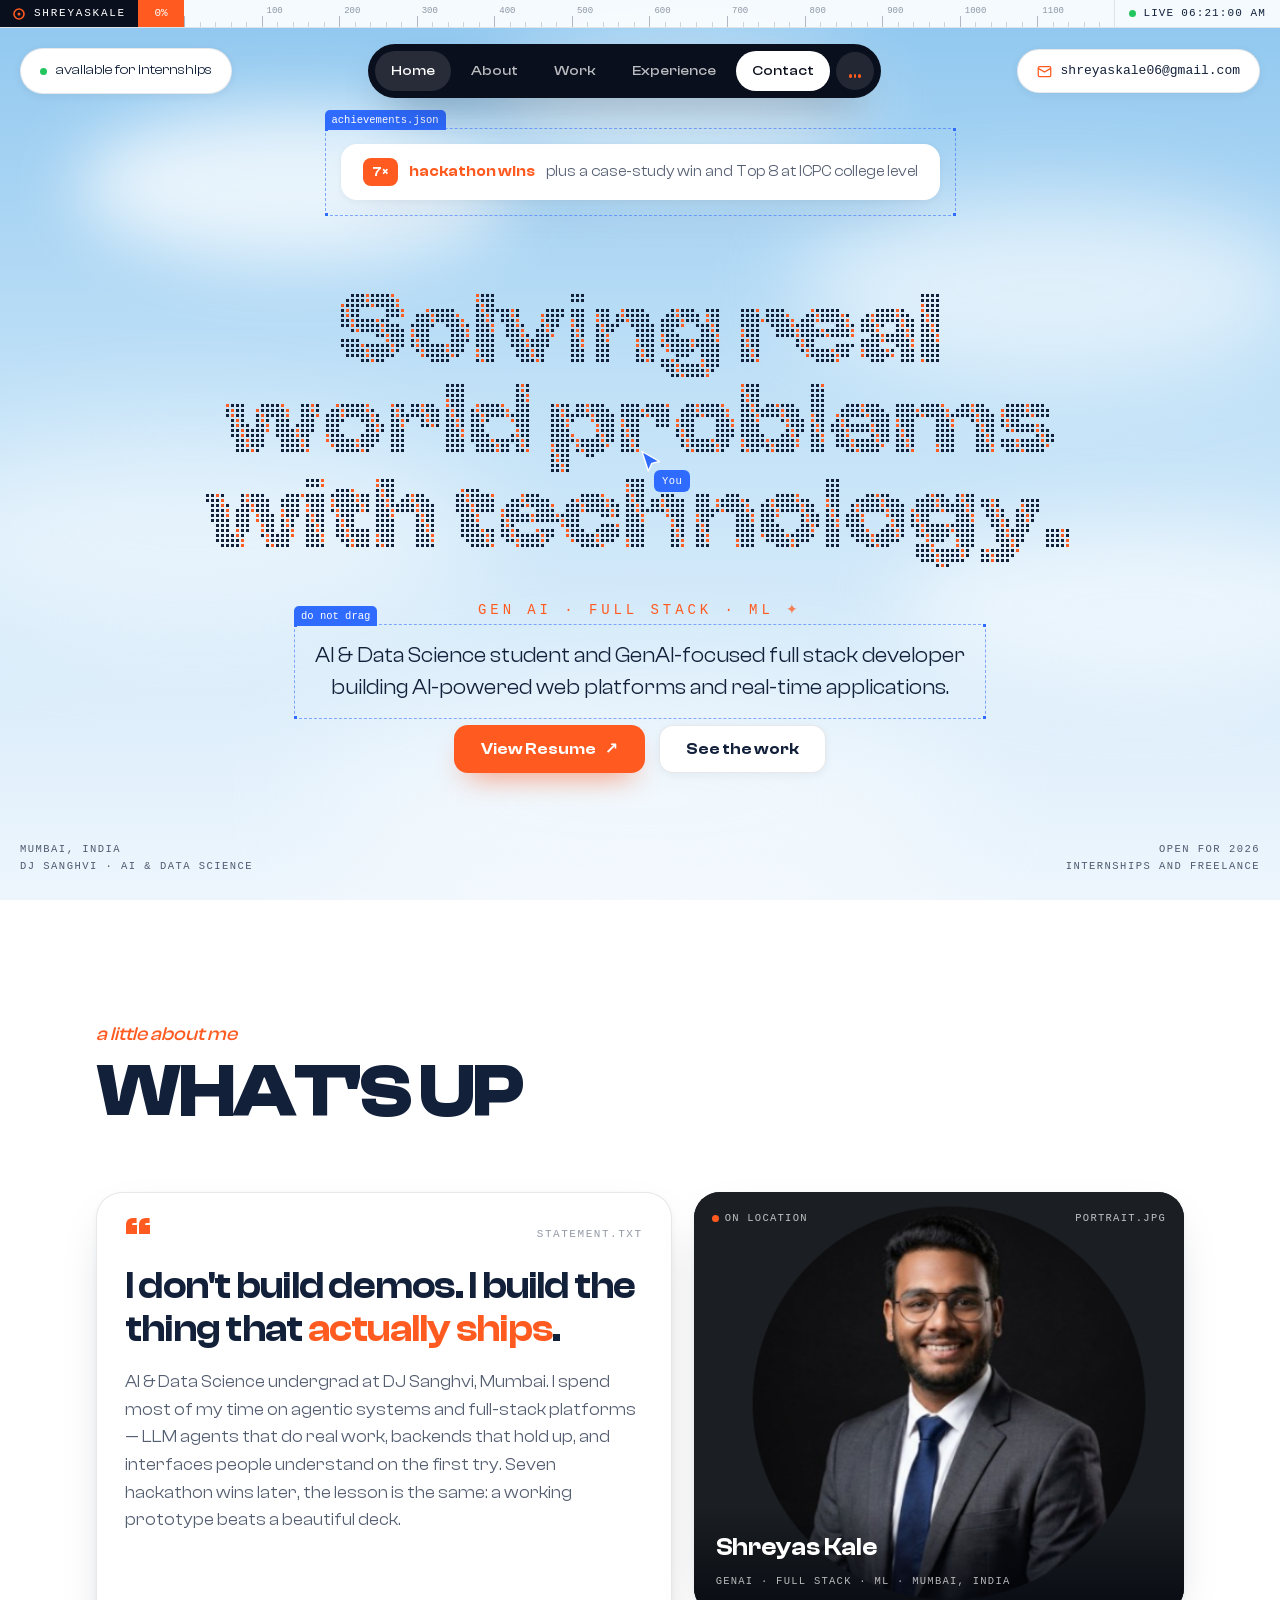
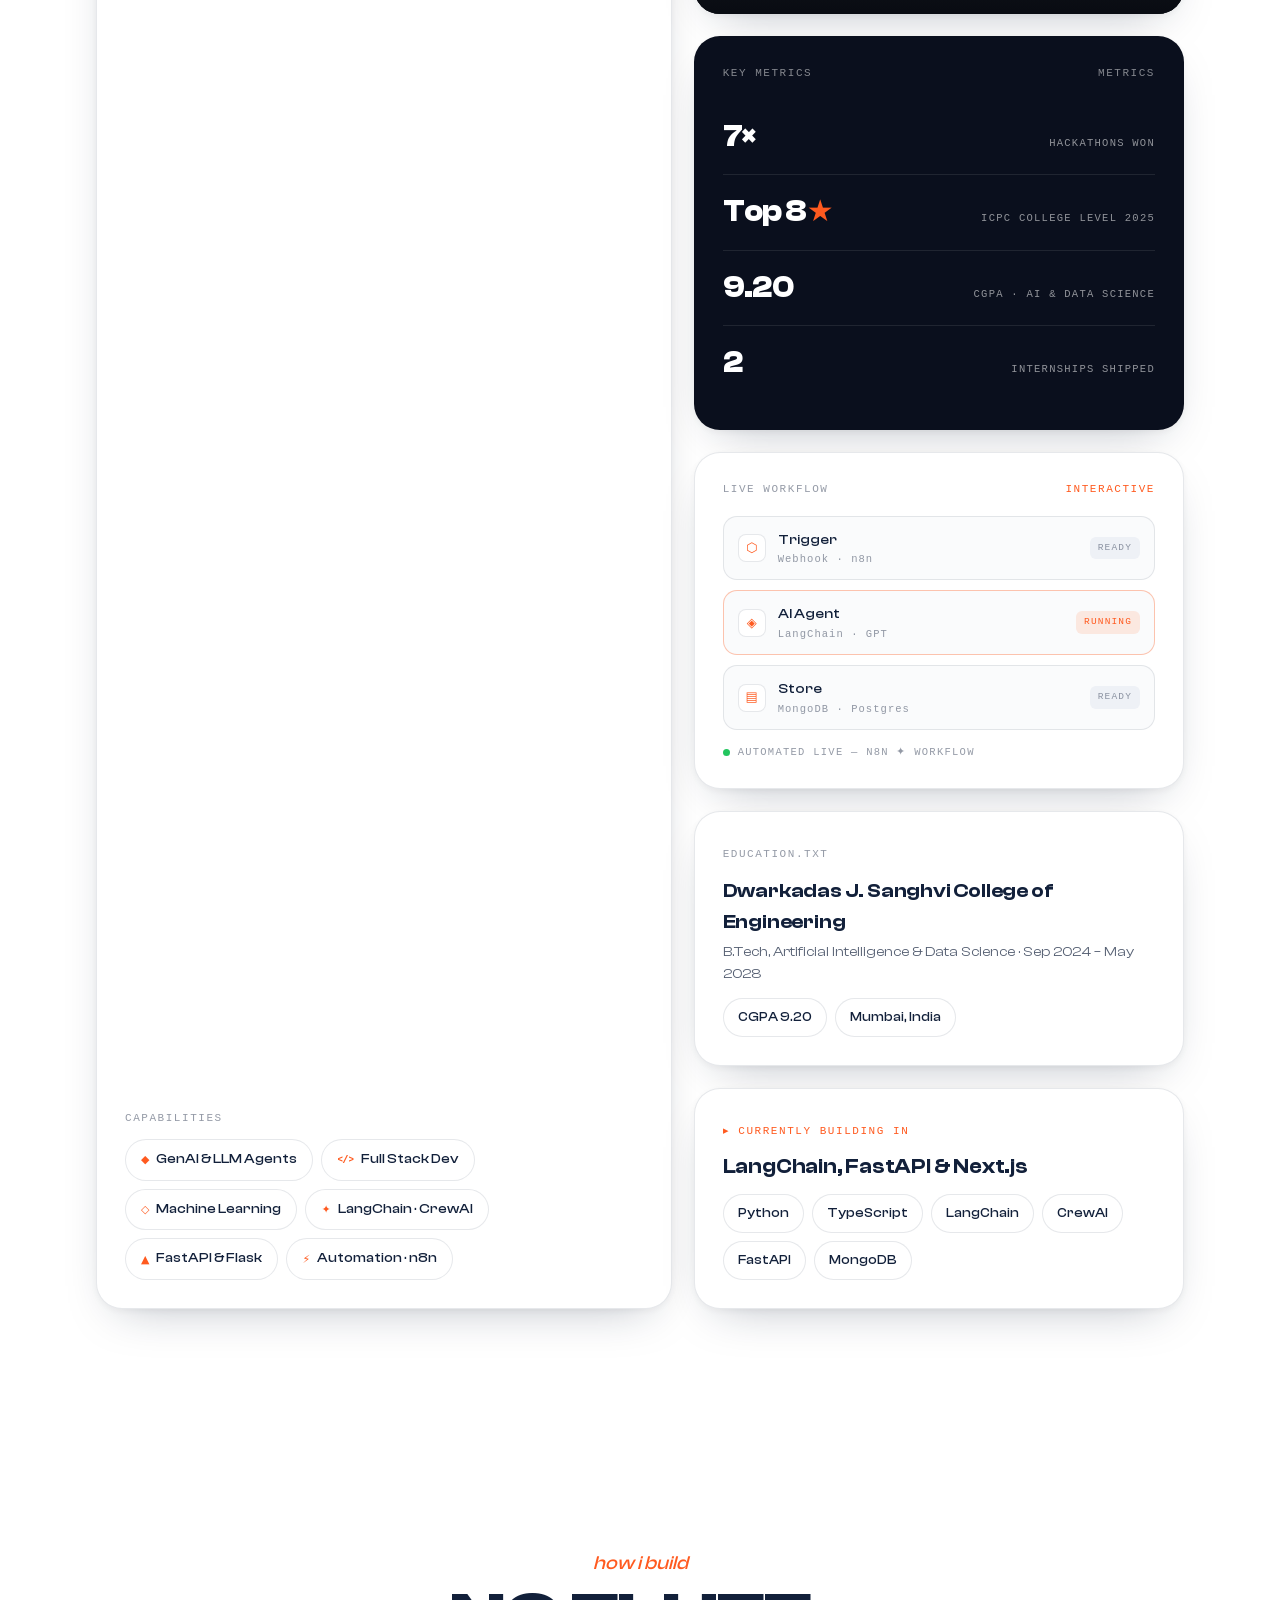
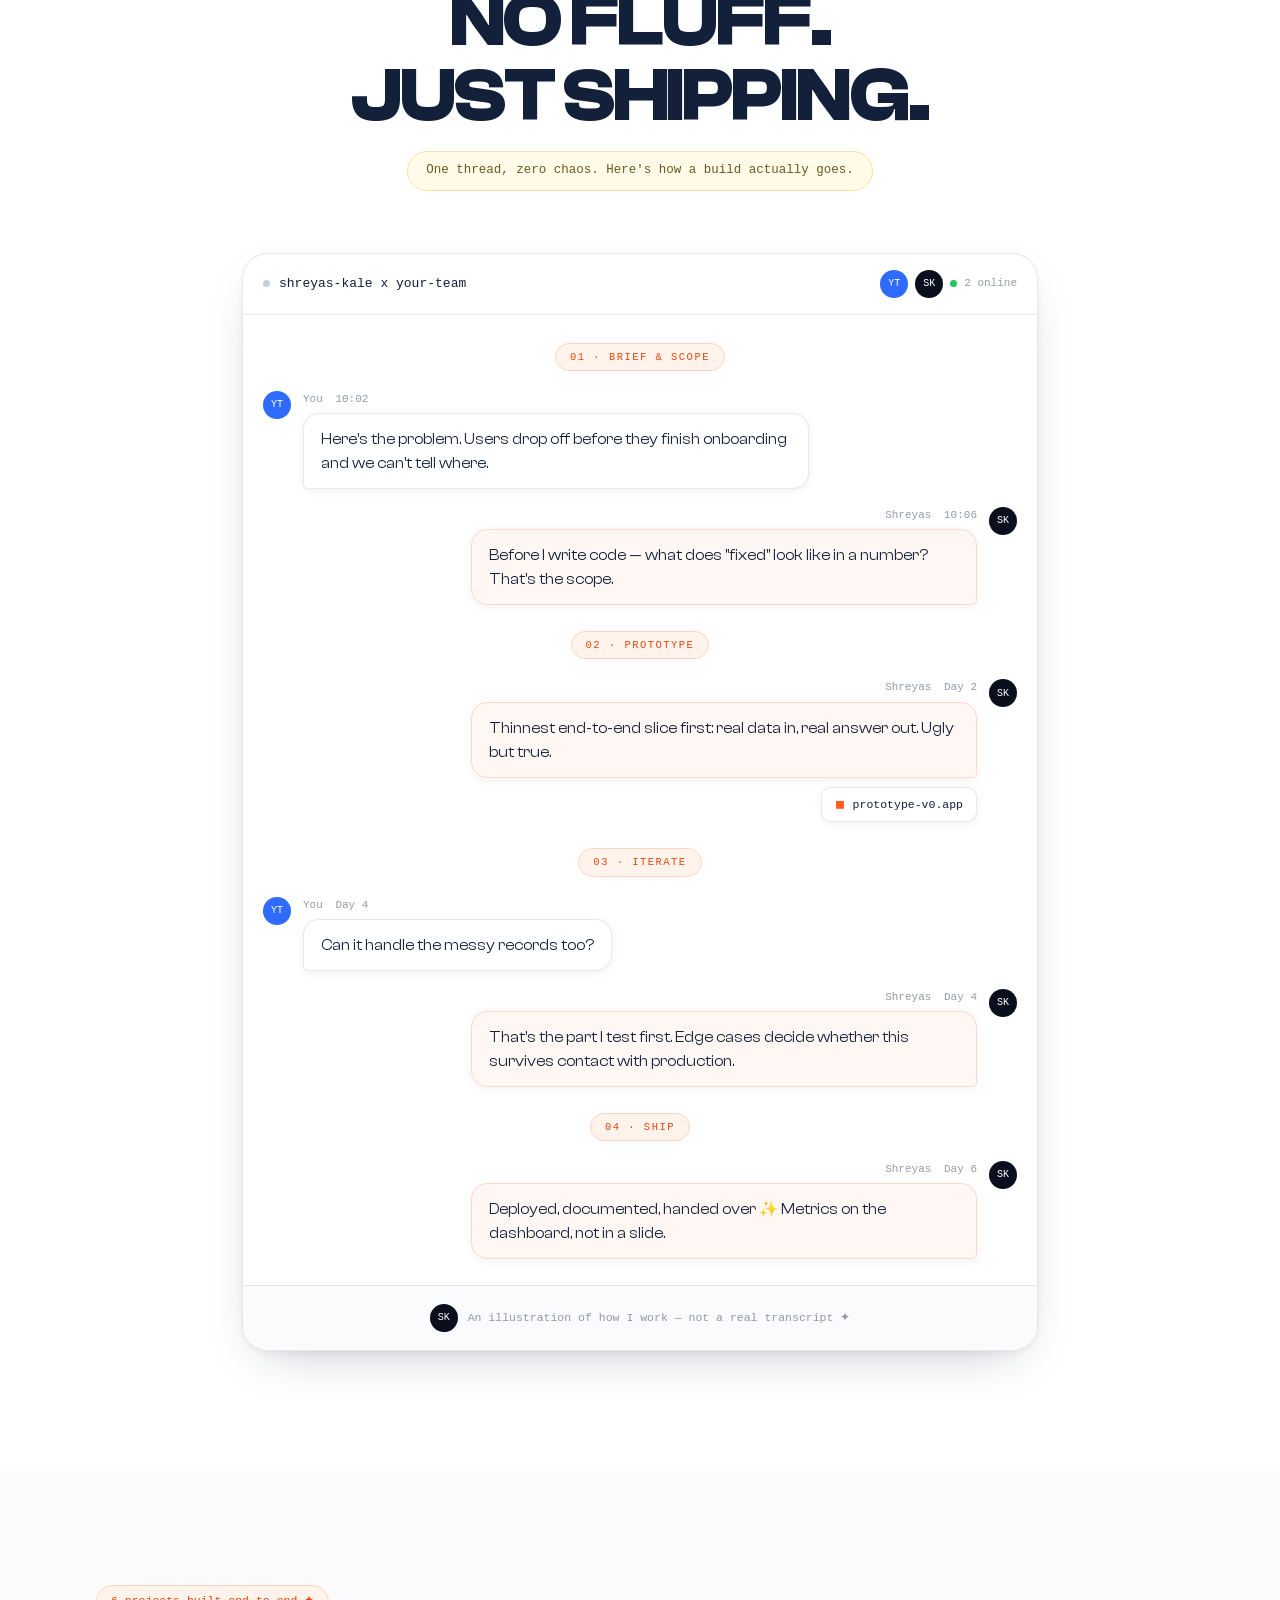
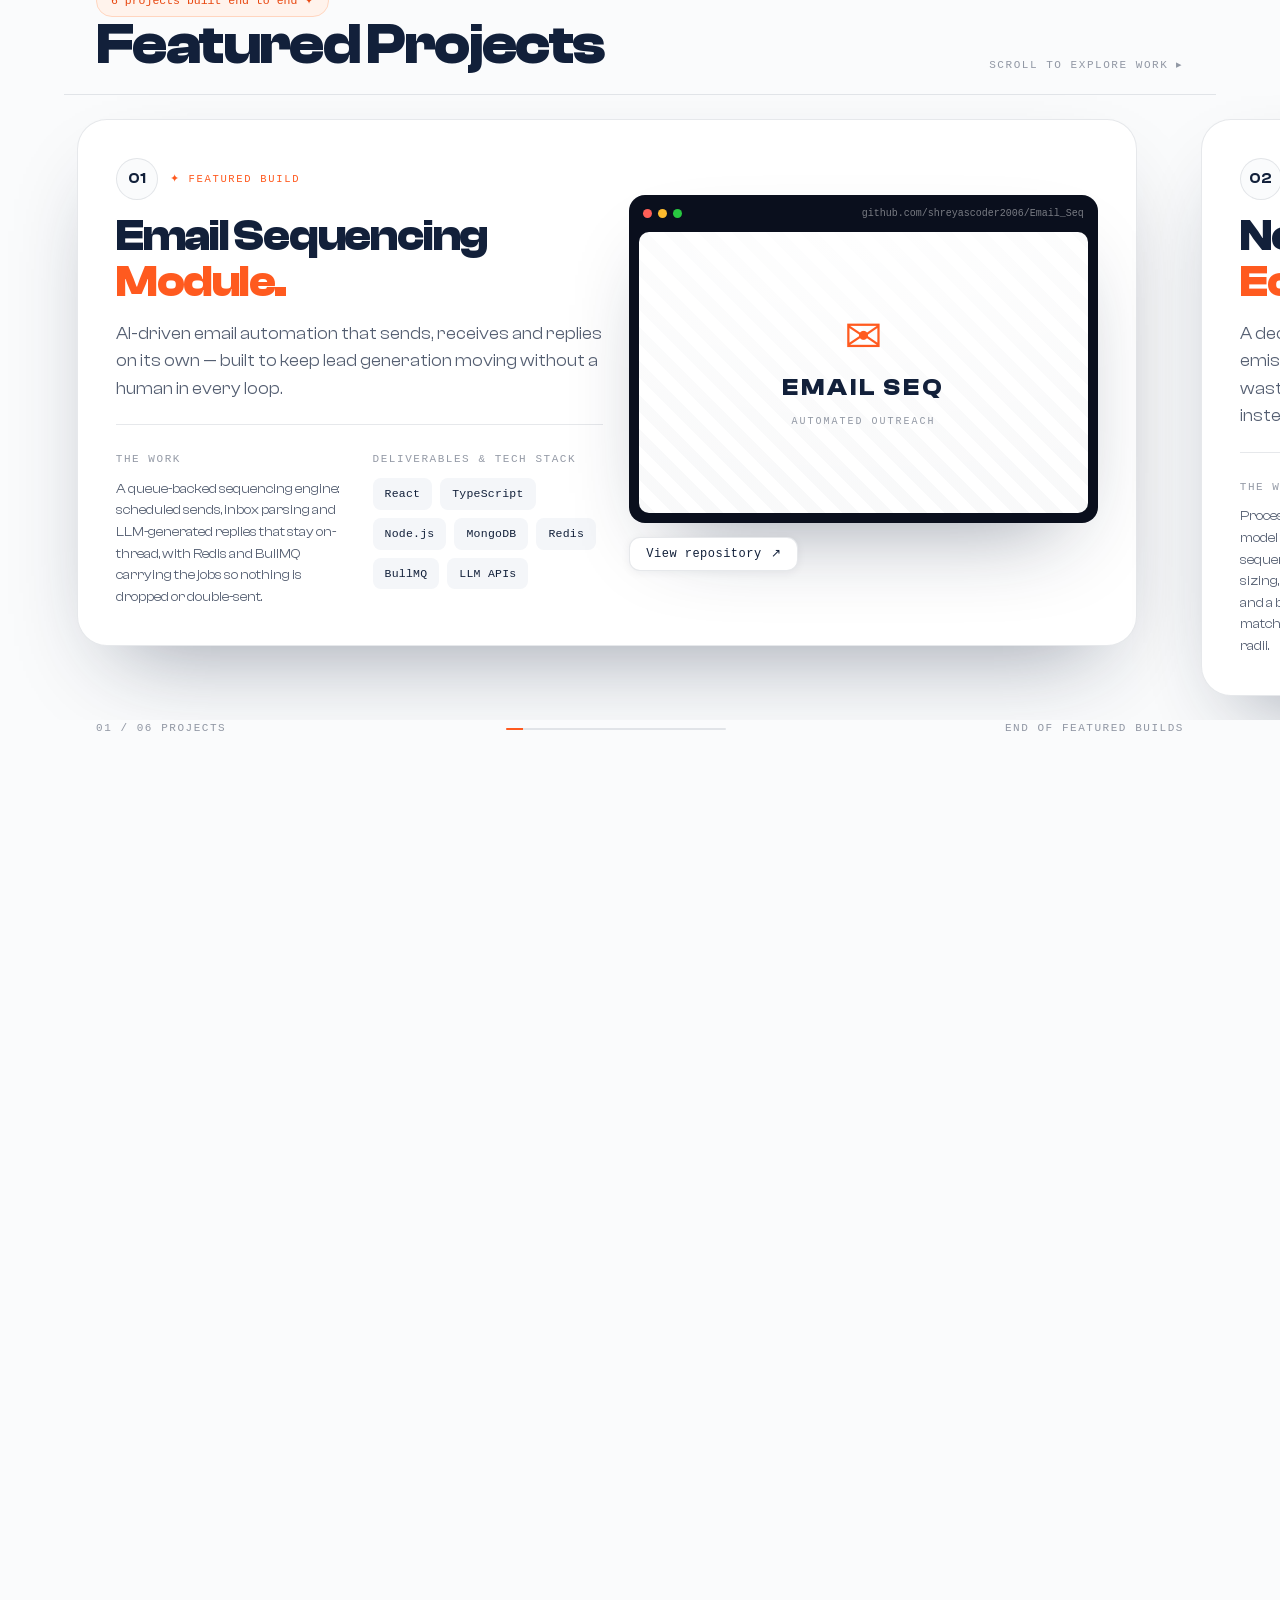
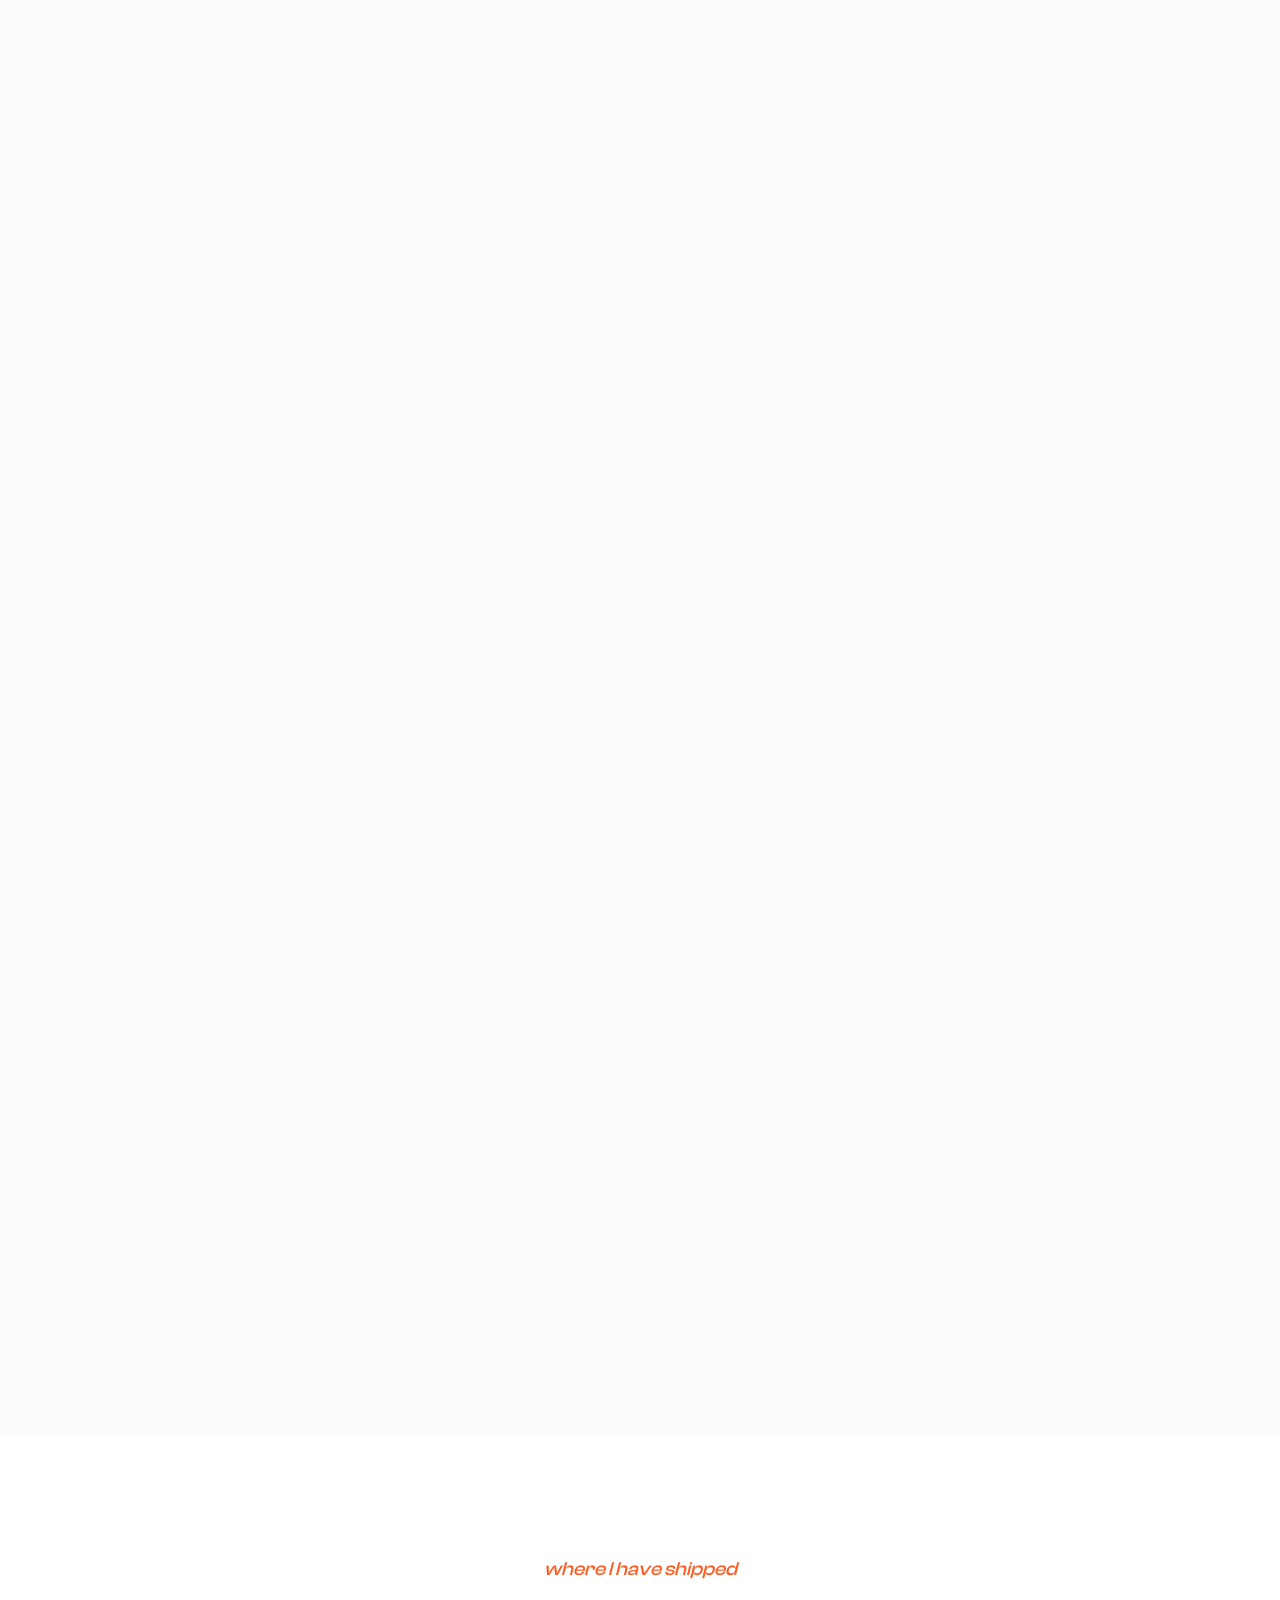
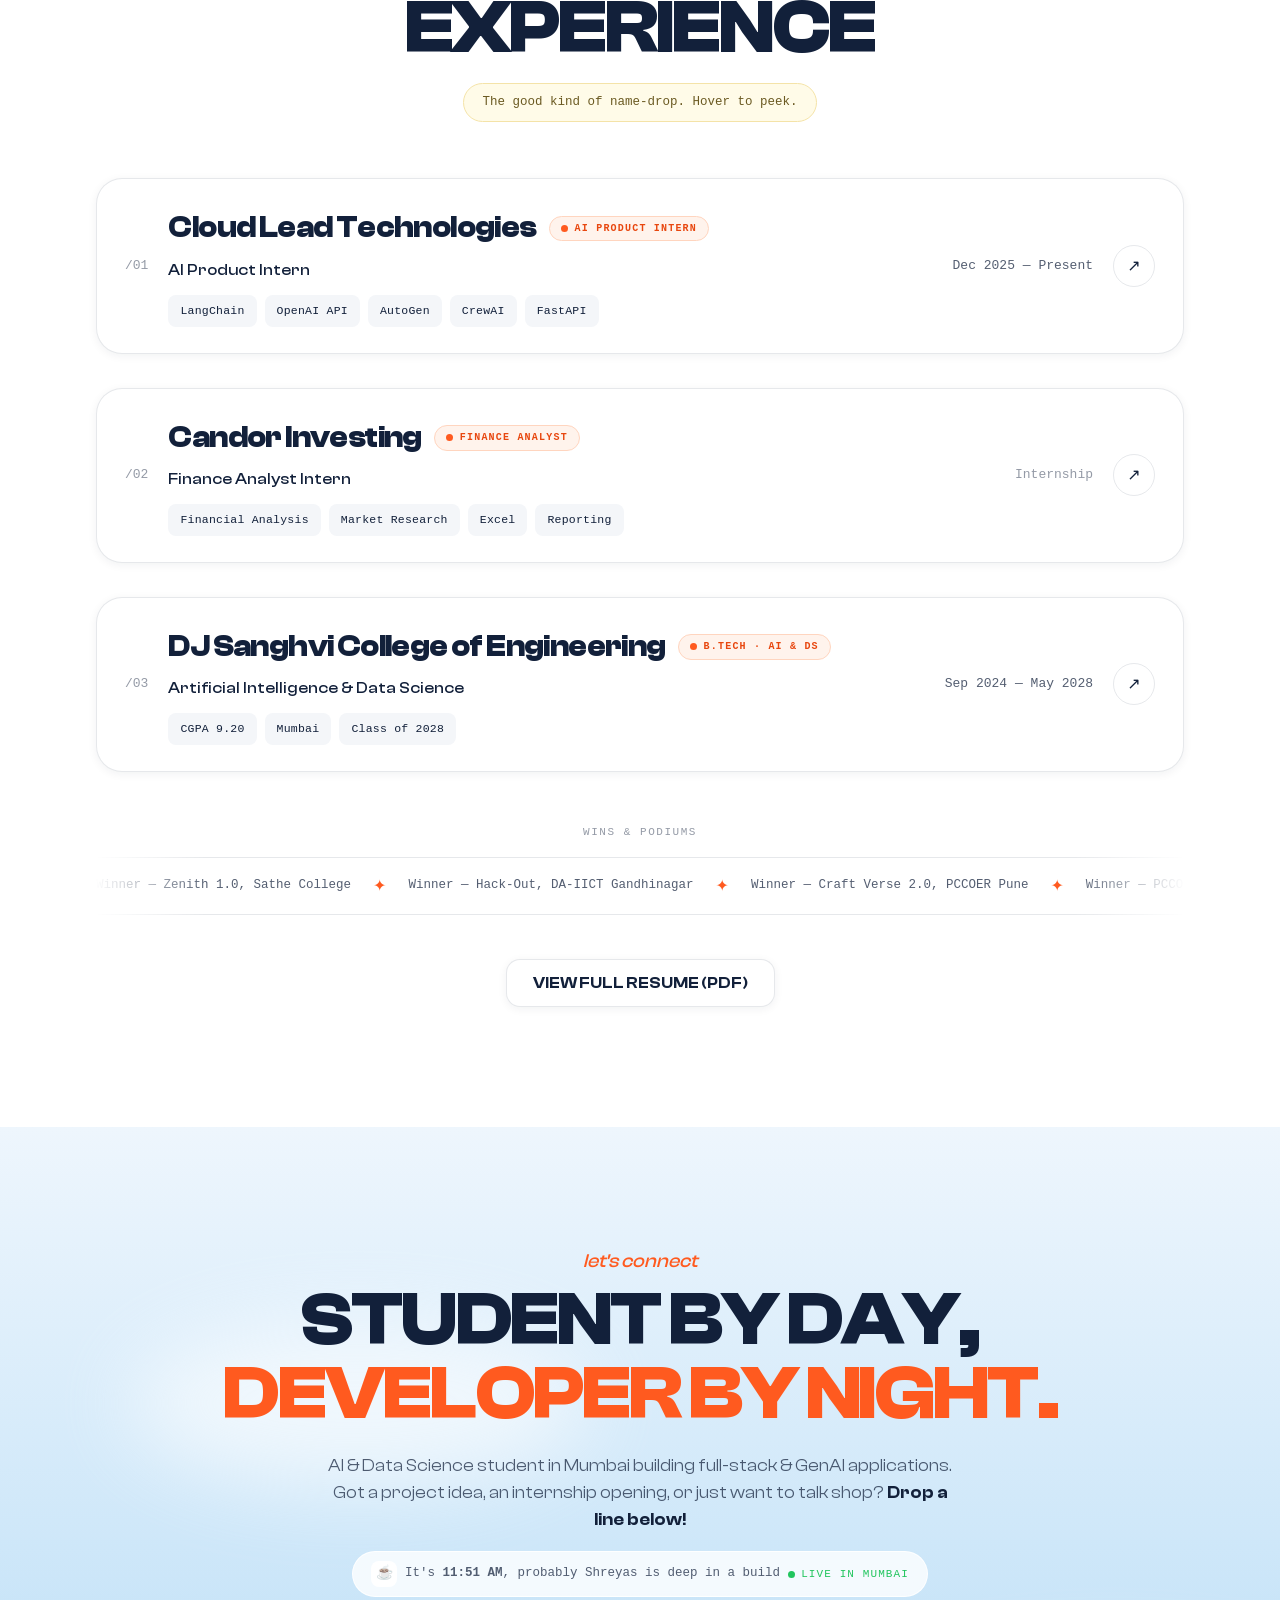
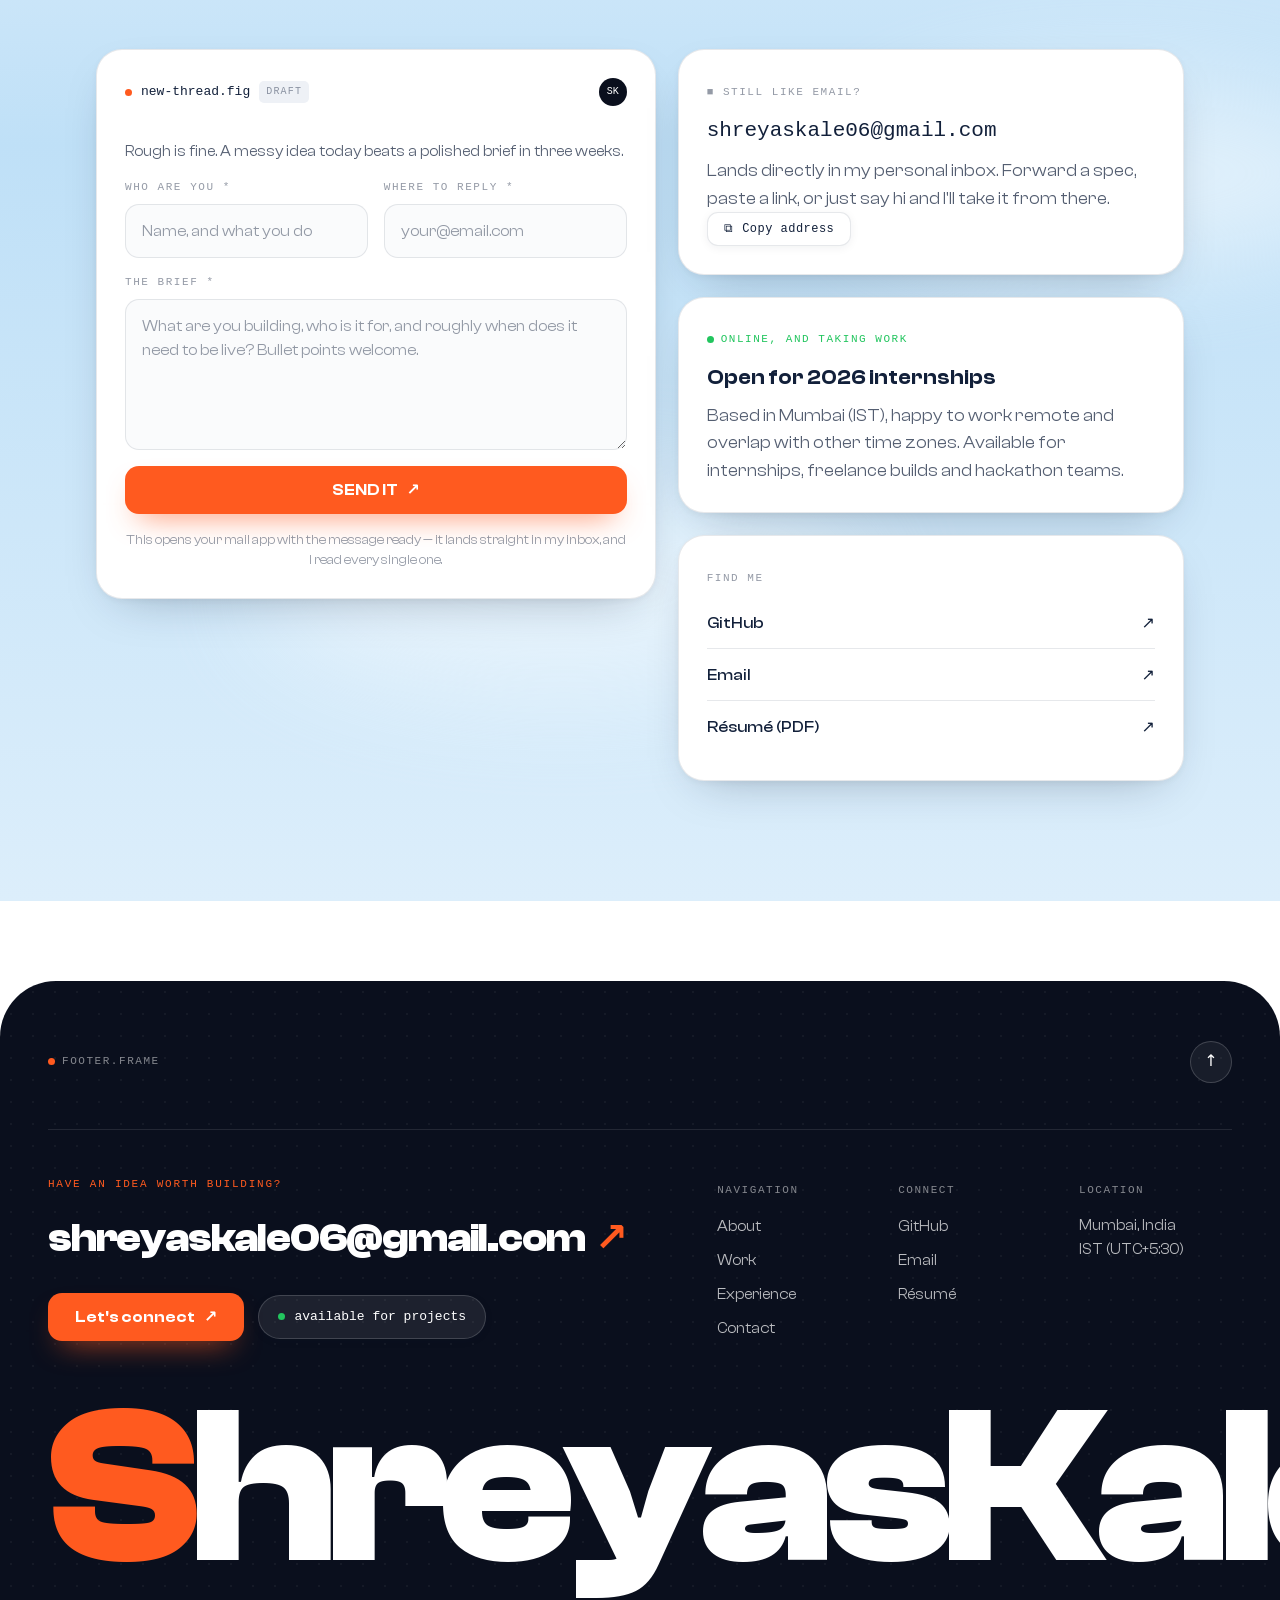
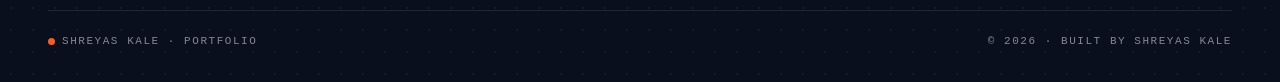
==== commit eb87b73c: "Self-host Clash Display instead of loading it from Fontshare Four weights shipped as woff2 under ass" ====
--- a/portfolio/index.html
+++ b/portfolio/index.html
@@ -22,10 +22,8 @@
 
   <link rel="icon" href="data:image/svg+xml,%3Csvg xmlns='http://www.w3.org/2000/svg' viewBox='0 0 32 32'%3E%3Crect width='32' height='32' rx='8' fill='%230a0f1d'/%3E%3Ccircle cx='16' cy='16' r='7' fill='none' stroke='%23ff5a1f' stroke-width='2.5'/%3E%3Ccircle cx='16' cy='16' r='2' fill='%23ff5a1f'/%3E%3C/svg%3E" />
 
-  <link rel="preconnect" href="https://api.fontshare.com" />
-  <link rel="preconnect" href="https://cdn.fontshare.com" crossorigin />
-  <link rel="stylesheet"
-    href="https://api.fontshare.com/v2/css?f%5B%5D=clash-display@400,500,600,700&amp;f%5B%5D=jet-brains-mono@400,500&amp;display=swap" />
+  <link rel="preload" as="font" type="font/woff2" href="assets/fonts/ClashDisplay-700.woff2" crossorigin />
+  <link rel="preload" as="font" type="font/woff2" href="assets/fonts/ClashDisplay-400.woff2" crossorigin />
   <link rel="stylesheet" href="assets/css/style.css" />
 </head>
 
--- a/portfolio/assets/css/style.css
+++ b/portfolio/assets/css/style.css
@@ -2,6 +2,24 @@
    Shreyas Kale — portfolio
    One daylight scene, staged as a design file being edited.
    ============================================================ */
+
+/* Clash Display, self-hosted — the whole site runs on these four weights. */
+@font-face {
+  font-family: "Clash Display"; src: url("../fonts/ClashDisplay-400.woff2") format("woff2");
+  font-weight: 400; font-style: normal; font-display: swap;
+}
+@font-face {
+  font-family: "Clash Display"; src: url("../fonts/ClashDisplay-500.woff2") format("woff2");
+  font-weight: 500; font-style: normal; font-display: swap;
+}
+@font-face {
+  font-family: "Clash Display"; src: url("../fonts/ClashDisplay-600.woff2") format("woff2");
+  font-weight: 600; font-style: normal; font-display: swap;
+}
+@font-face {
+  font-family: "Clash Display"; src: url("../fonts/ClashDisplay-700.woff2") format("woff2");
+  font-weight: 700; font-style: normal; font-display: swap;
+}
 
 :root {
   --accent: #ff5a1f;
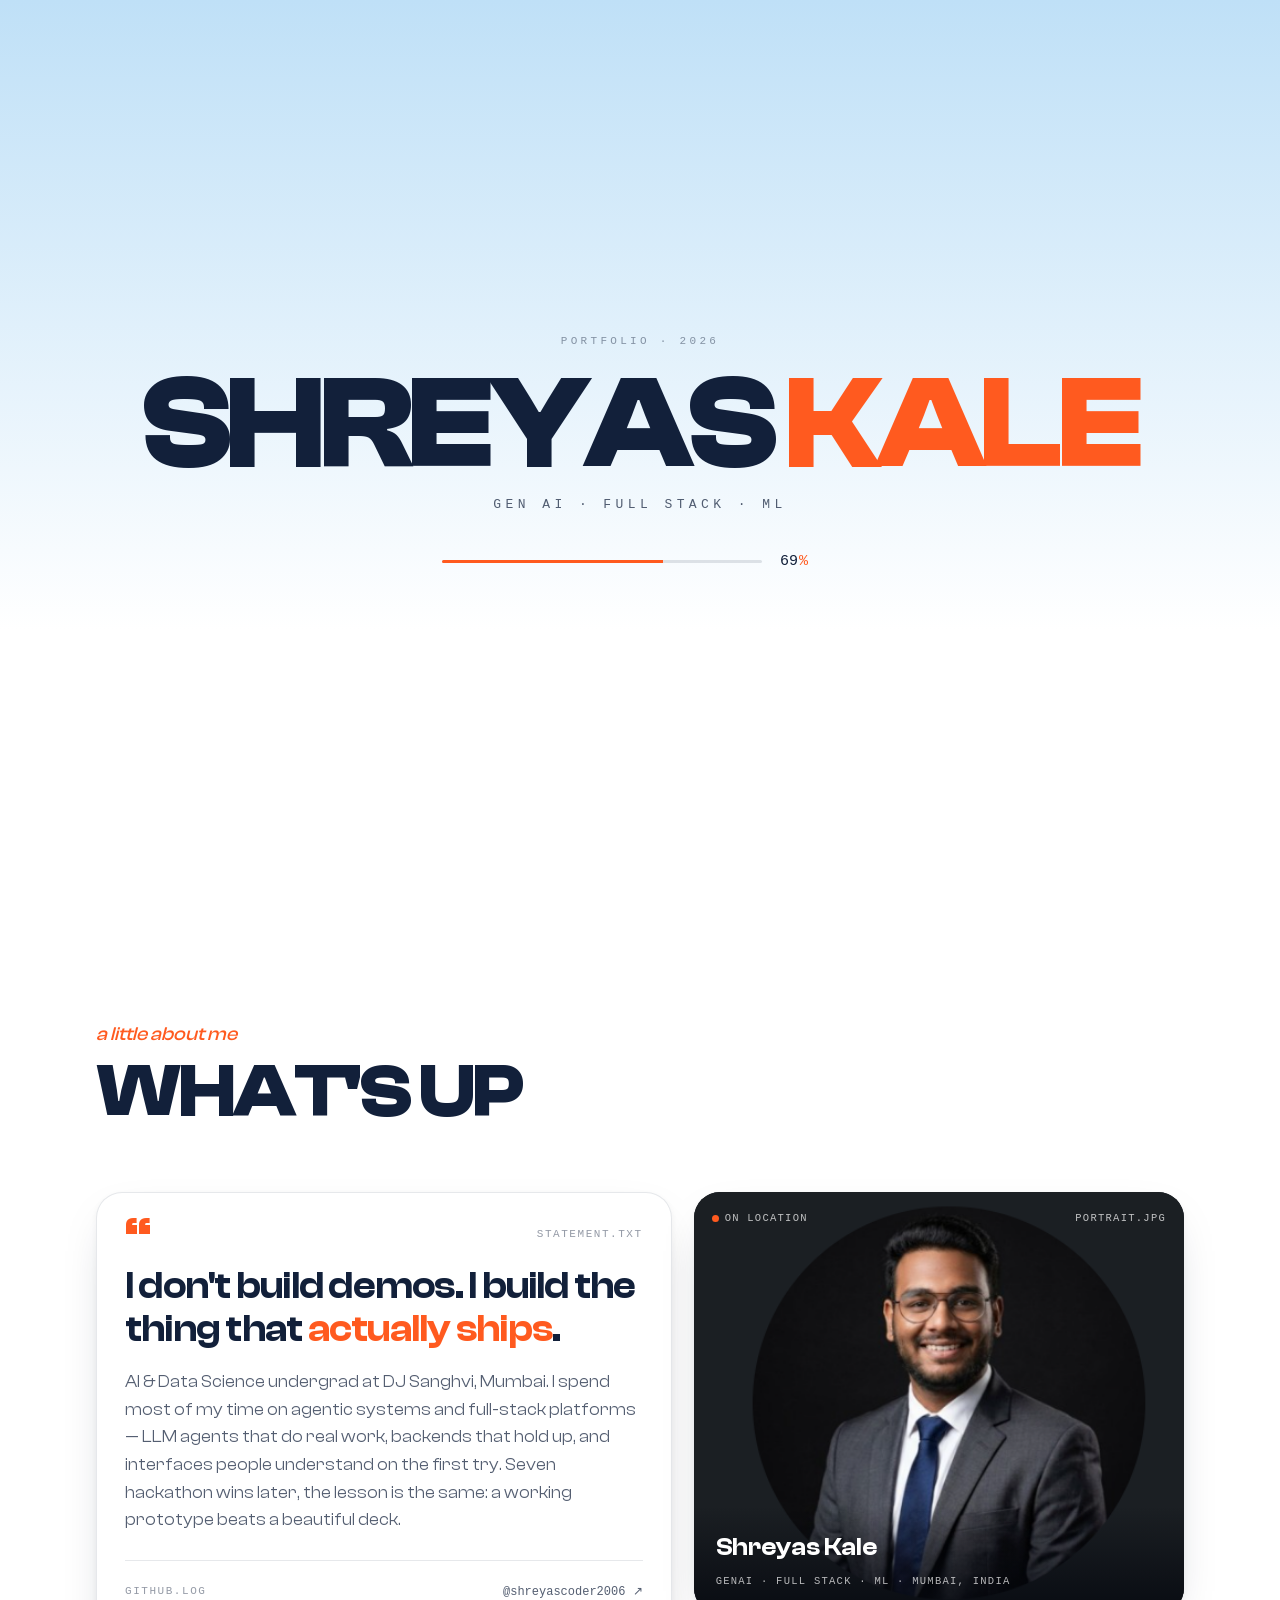
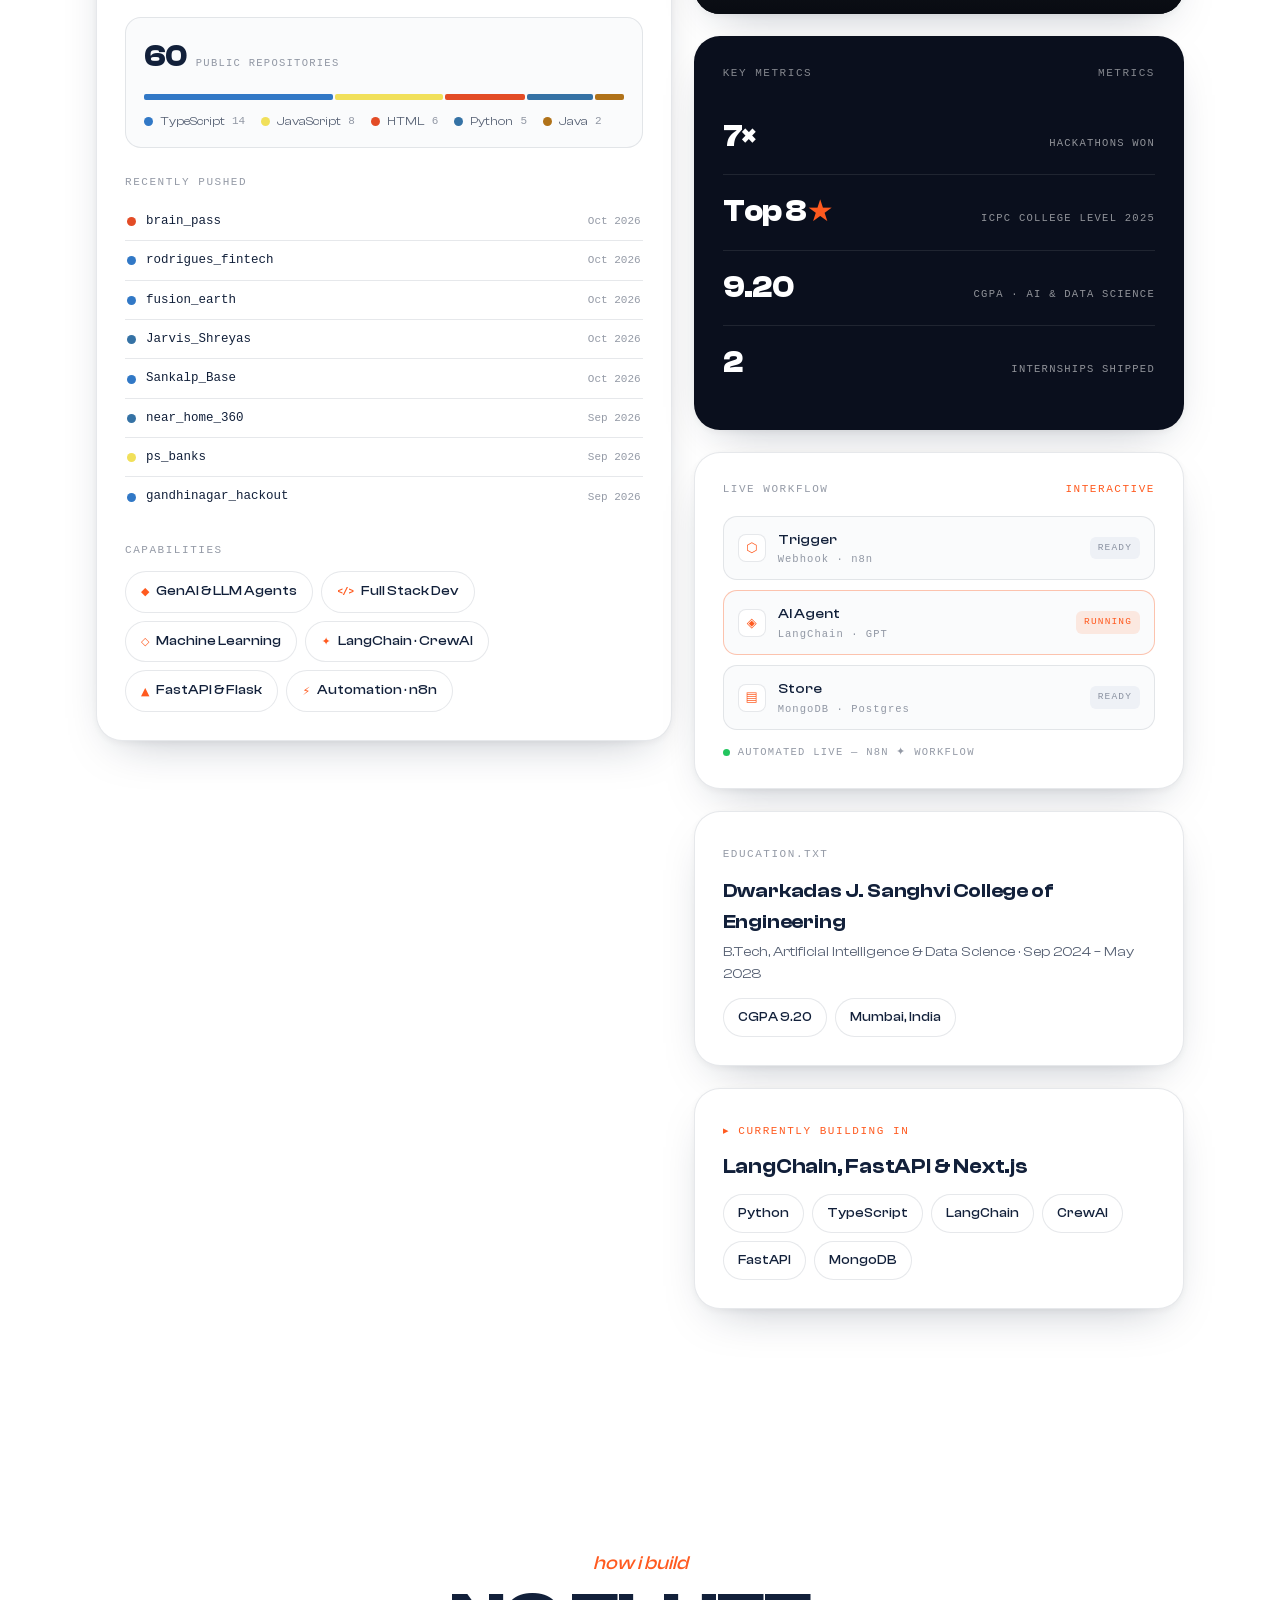
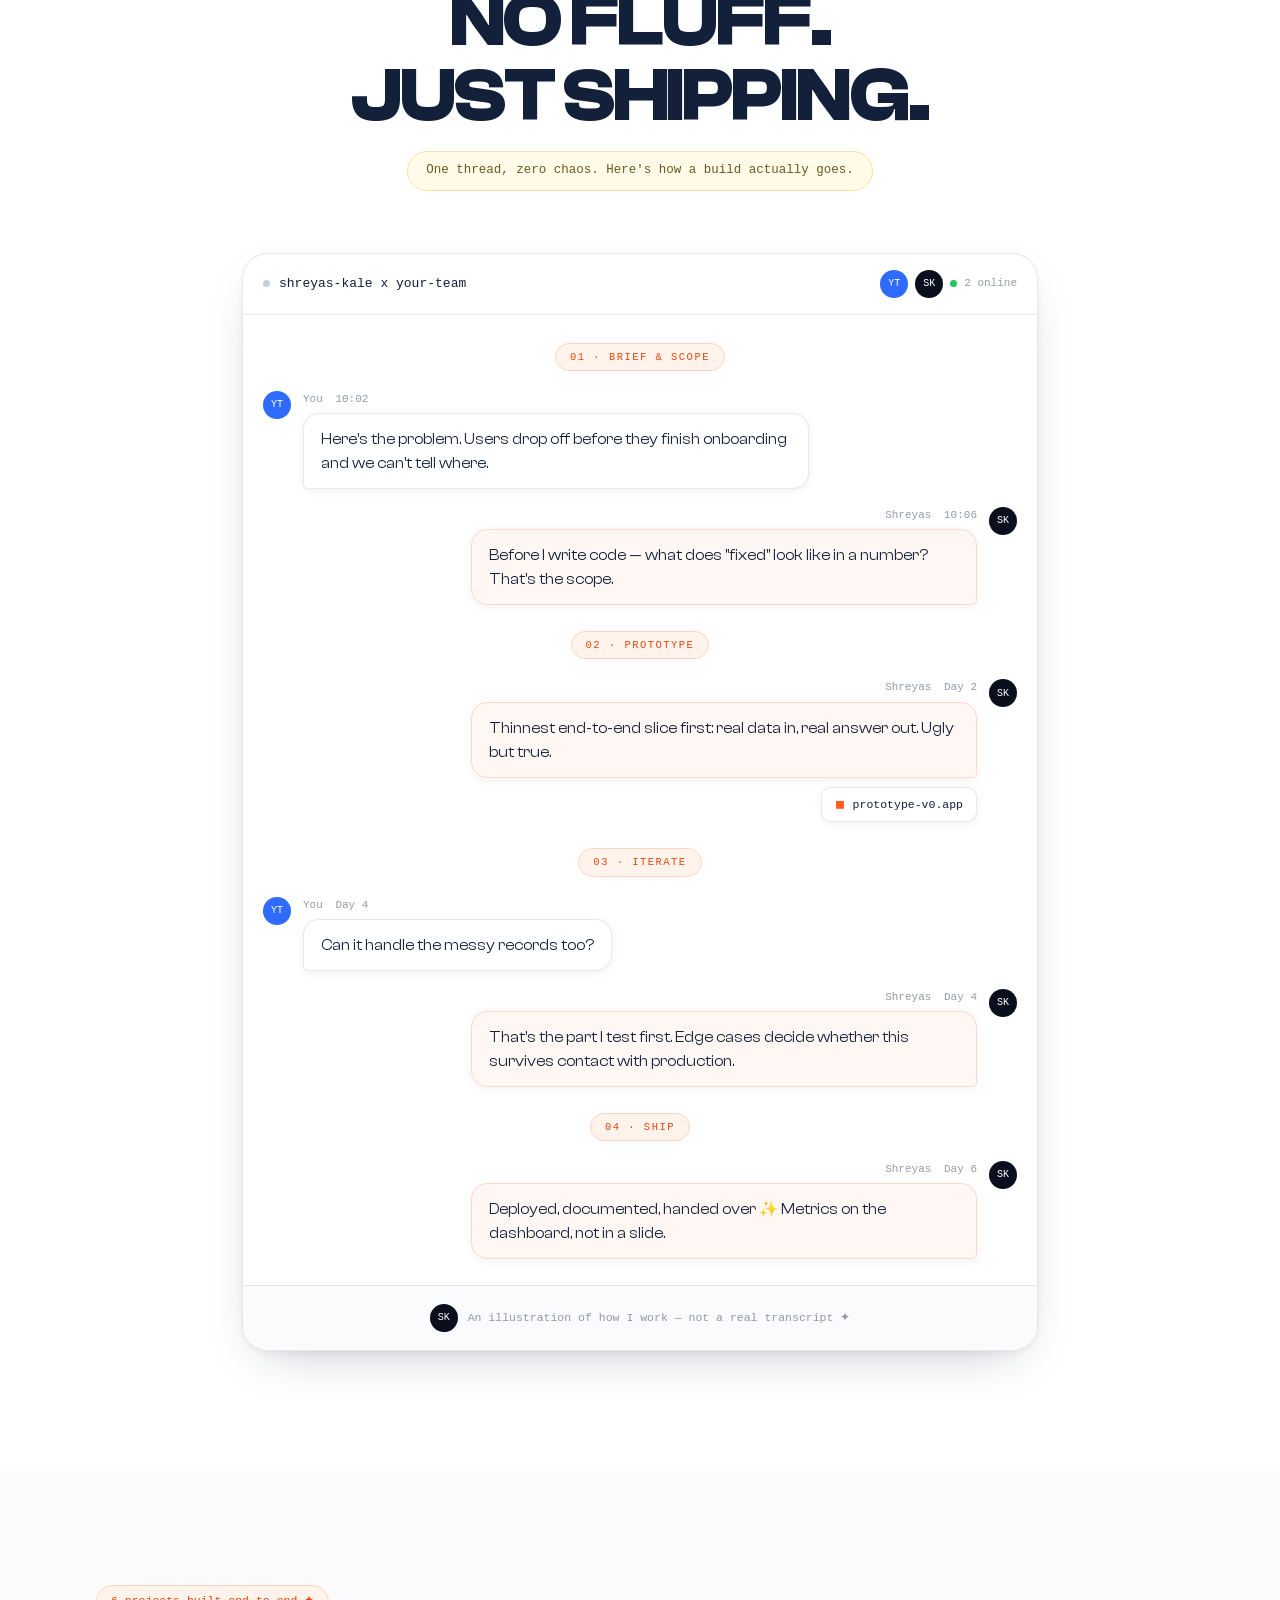
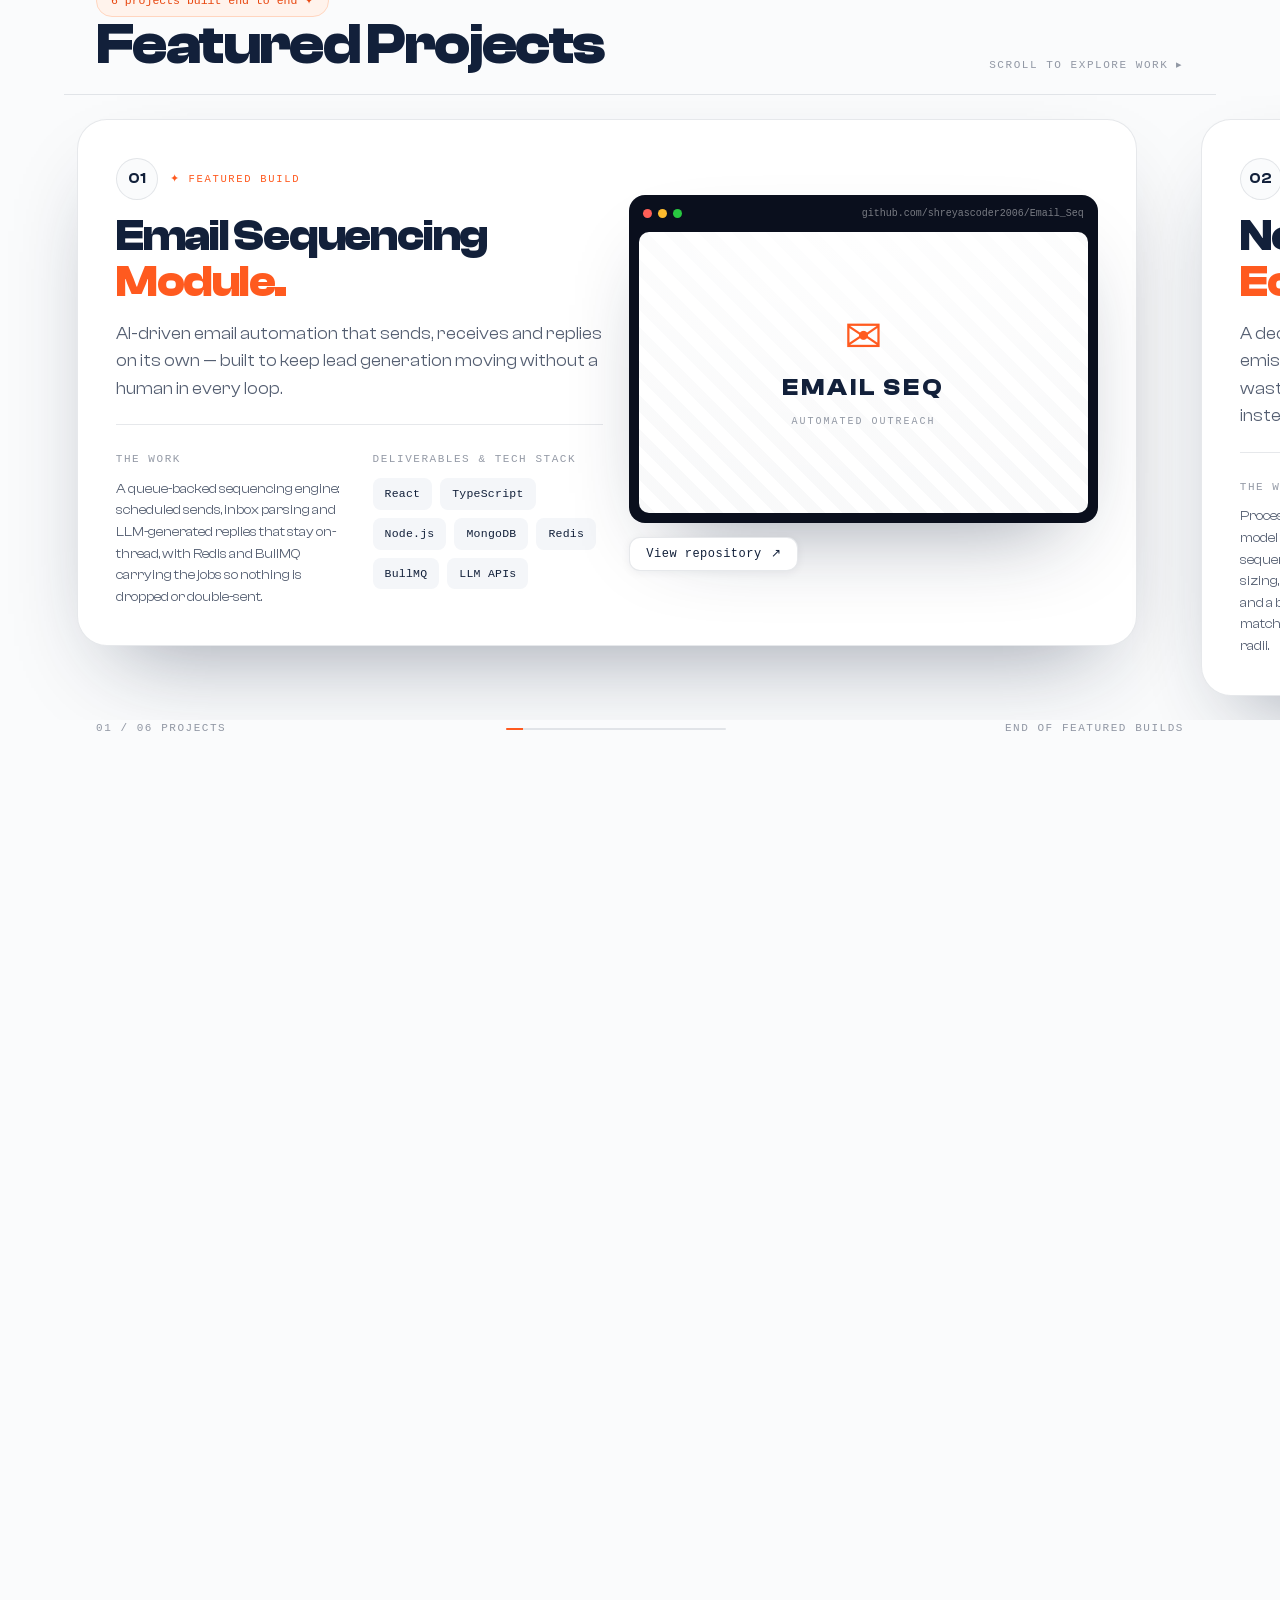
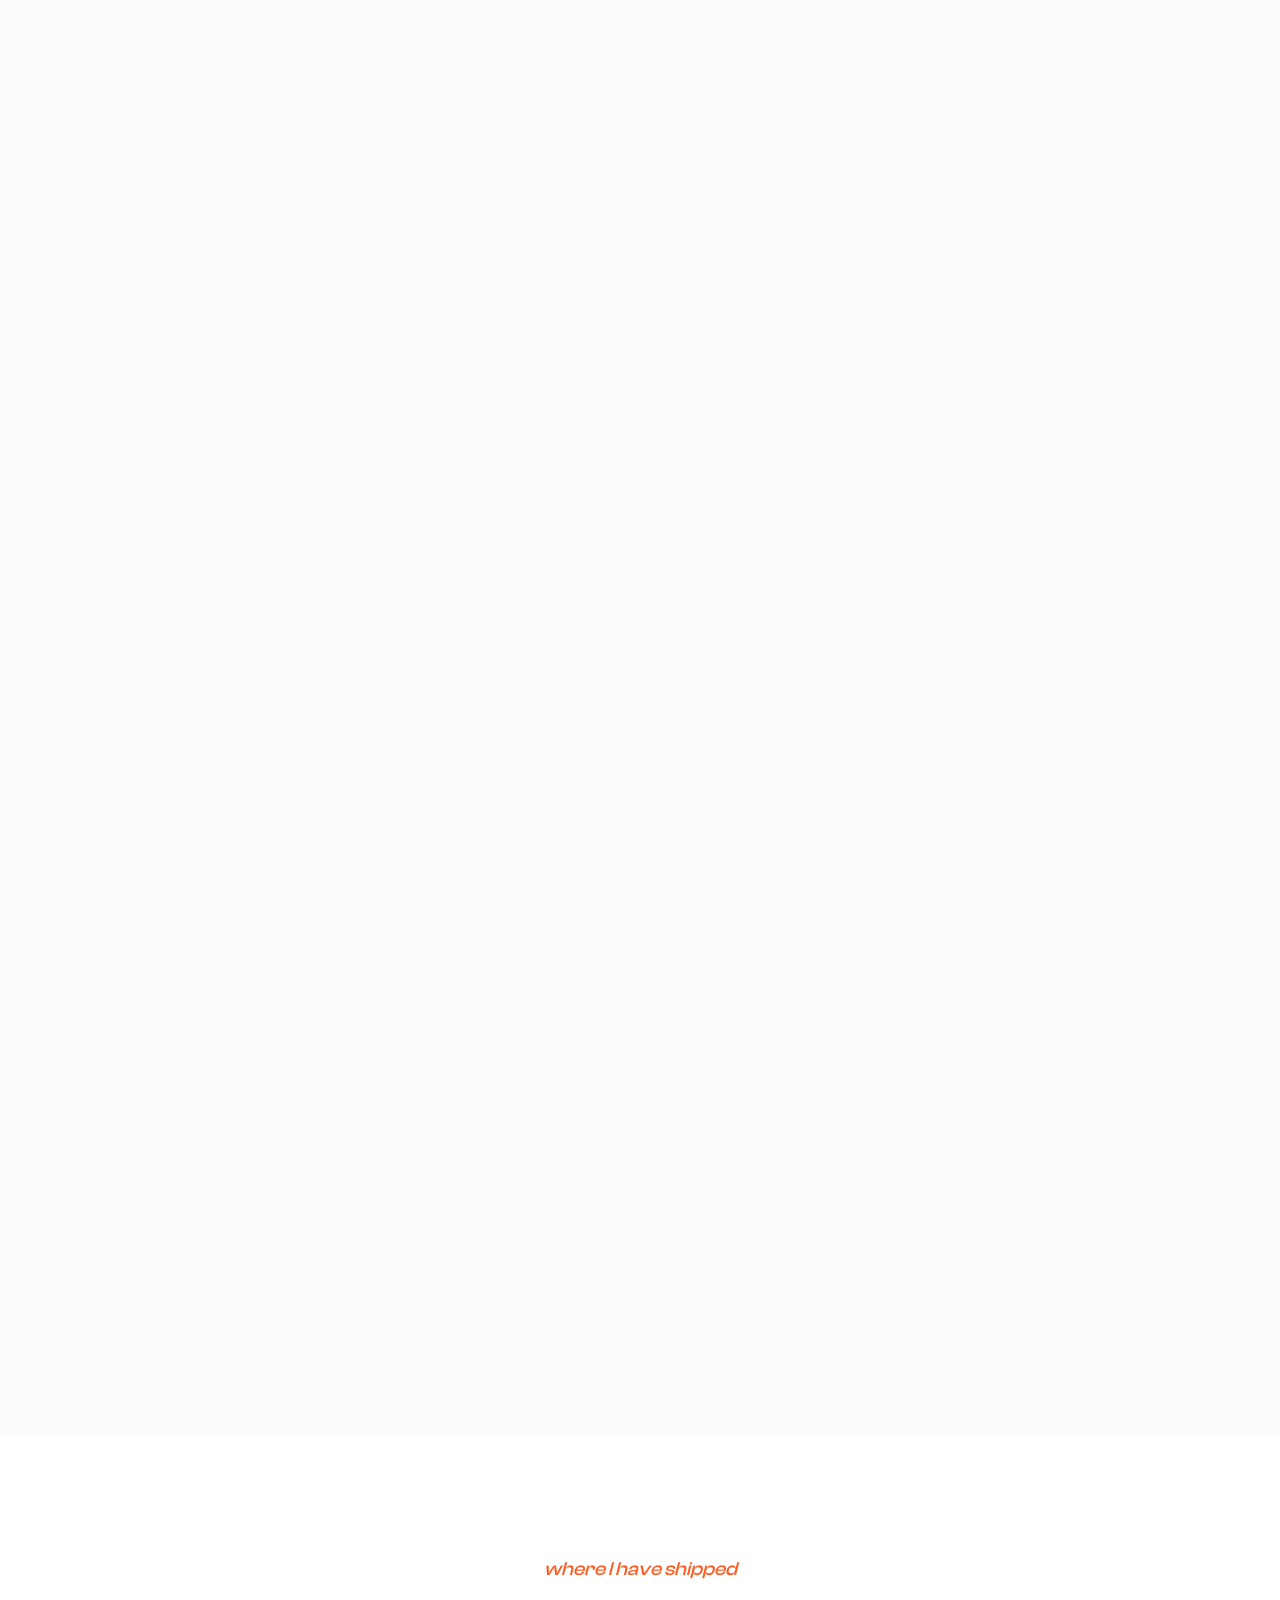
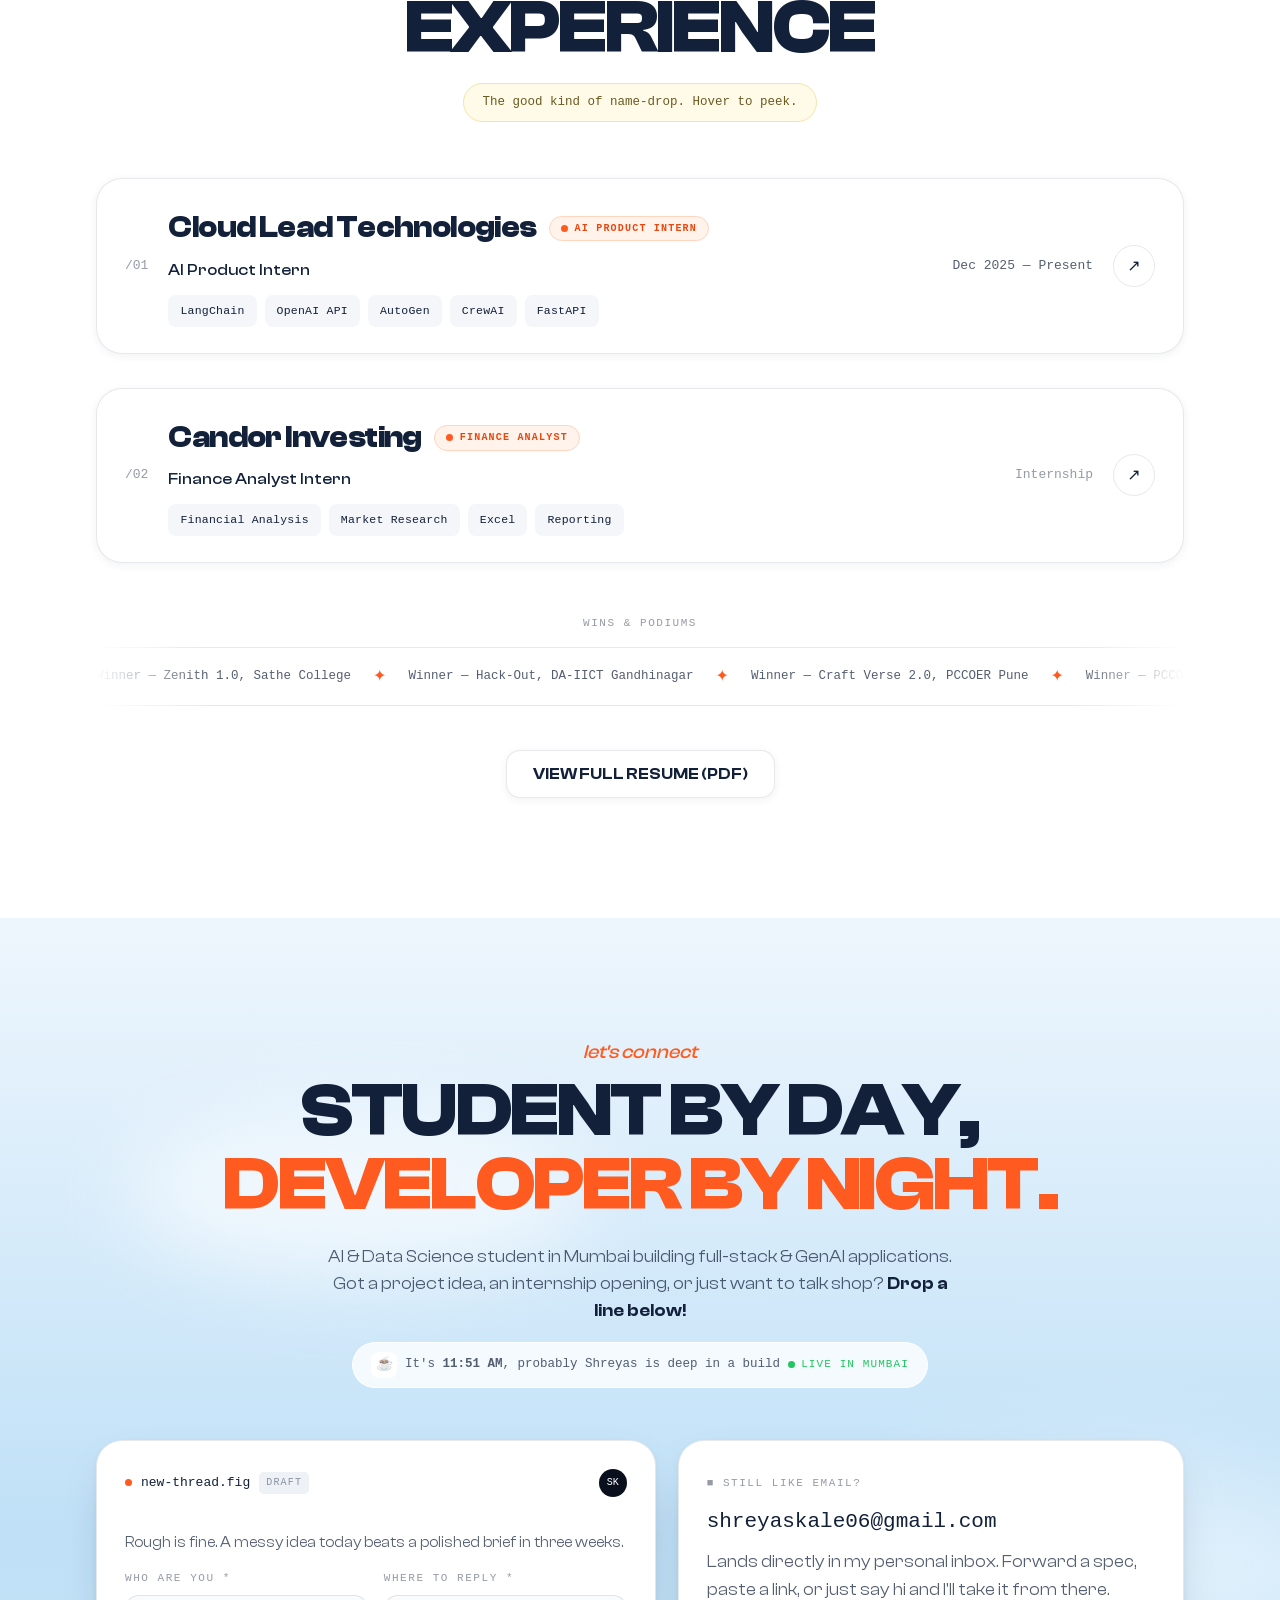
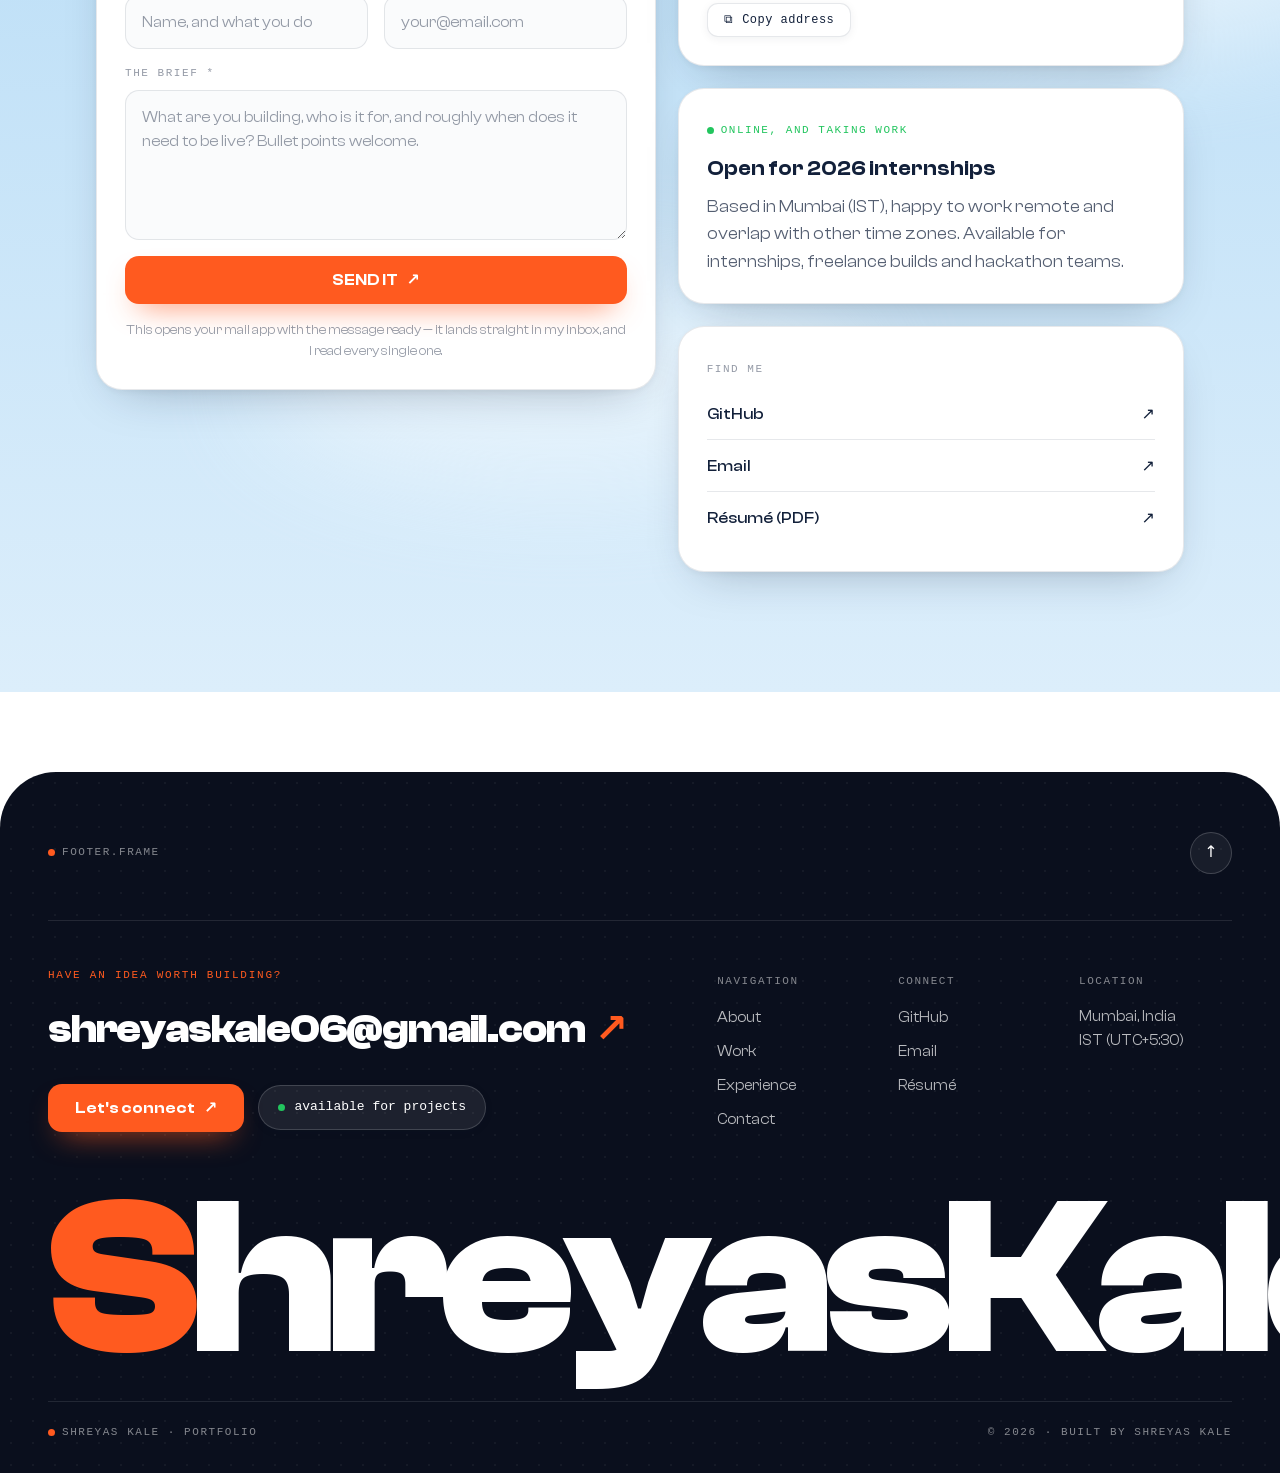
==== commit 0c65e265: "Hold the intro for 5s with a 0-100 counter, add a GitHub panel, trim experience - Intro keeps the na" ====
--- a/portfolio/index.html
+++ b/portfolio/index.html
@@ -36,7 +36,10 @@
       <span class="intro__meta">PORTFOLIO · 2026</span>
       <h1 class="intro__name"><span>Shreyas</span> <span>Kale</span></h1>
       <span class="intro__role">GEN AI · FULL STACK · ML</span>
-      <div class="intro__bar"><i></i></div>
+      <div class="intro__loader">
+        <div class="intro__bar"><i id="introBar"></i></div>
+        <p class="intro__count"><span id="introCount">0</span><em>%</em></p>
+      </div>
     </div>
   </div>
 
@@ -114,11 +117,12 @@
 
       <div class="hero__top">
         <div class="frame frame--stat" data-label="achievements.json">
-          <div class="statpill" data-hackathon>
-            <span class="statpill__num">7×</span>
-            <strong>hackathon wins</strong>
-            <span>plus a case-study win and Top 8 at ICPC college level</span>
-          </div>
+          <ul class="statpill" data-hackathon>
+            <li><span class="statpill__num">7×</span><span class="statpill__txt">Hackathon Winner</span></li>
+            <li><span class="statpill__num">1×</span><span class="statpill__txt">Case-Study Winner</span></li>
+            <li><span class="statpill__num statpill__num--ghost">Top 8</span><span class="statpill__txt">ICPC
+                <em>@ College Level</em></span></li>
+          </ul>
         </div>
       </div>
 
@@ -179,7 +183,61 @@
               prototype beats a beautiful deck.
             </p>
 
-            <p class="mono-label mt-auto">CAPABILITIES</p>
+            <section class="gh" aria-label="Public repositories">
+              <div class="gh__head">
+                <span class="mono-label">GITHUB.LOG</span>
+                <a href="https://github.com/shreyascoder2006" target="_blank" rel="noopener" data-clickable>
+                  @shreyascoder2006 <span aria-hidden="true">↗</span>
+                </a>
+              </div>
+
+              <div class="gh__summary">
+                <p class="gh__count"><strong>60</strong><span>public repositories</span></p>
+                <div class="gh__bar" role="img"
+                  aria-label="Primary language across the 35 repositories GitHub labels: TypeScript 14, JavaScript 8, HTML 6, Python 5, Java 2">
+                  <i style="--w:40%;--c:#3178c6"></i><i style="--w:23%;--c:#f1e05a"></i>
+                  <i style="--w:17%;--c:#e34c26"></i><i style="--w:14%;--c:#3572a5"></i>
+                  <i style="--w:6%;--c:#b07219"></i>
+                </div>
+                <ul class="gh__langs">
+                  <li><span class="lang-dot" style="--c:#3178c6"></span>TypeScript <em>14</em></li>
+                  <li><span class="lang-dot" style="--c:#f1e05a"></span>JavaScript <em>8</em></li>
+                  <li><span class="lang-dot" style="--c:#e34c26"></span>HTML <em>6</em></li>
+                  <li><span class="lang-dot" style="--c:#3572a5"></span>Python <em>5</em></li>
+                  <li><span class="lang-dot" style="--c:#b07219"></span>Java <em>2</em></li>
+                </ul>
+              </div>
+
+              <p class="mono-label">RECENTLY PUSHED</p>
+              <ul class="gh__list">
+                <li><a href="https://github.com/shreyascoder2006/brain_pass" target="_blank" rel="noopener"
+                    data-clickable><span class="lang-dot" style="--c:#e34c26"></span>brain_pass<em>Oct 2026</em></a>
+                </li>
+                <li><a href="https://github.com/shreyascoder2006/rodrigues_fintech" target="_blank" rel="noopener"
+                    data-clickable><span class="lang-dot" style="--c:#3178c6"></span>rodrigues_fintech<em>Oct
+                      2026</em></a></li>
+                <li><a href="https://github.com/shreyascoder2006/fusion_earth" target="_blank" rel="noopener"
+                    data-clickable><span class="lang-dot" style="--c:#3178c6"></span>fusion_earth<em>Oct
+                      2026</em></a></li>
+                <li><a href="https://github.com/shreyascoder2006/Jarvis_Shreyas" target="_blank" rel="noopener"
+                    data-clickable><span class="lang-dot" style="--c:#3572a5"></span>Jarvis_Shreyas<em>Oct
+                      2026</em></a></li>
+                <li><a href="https://github.com/shreyascoder2006/Sankalp_Base" target="_blank" rel="noopener"
+                    data-clickable><span class="lang-dot" style="--c:#3178c6"></span>Sankalp_Base<em>Oct
+                      2026</em></a></li>
+                <li><a href="https://github.com/shreyascoder2006/near_home_360" target="_blank" rel="noopener"
+                    data-clickable><span class="lang-dot" style="--c:#3572a5"></span>near_home_360<em>Sep
+                      2026</em></a></li>
+                <li><a href="https://github.com/shreyascoder2006/ps_banks" target="_blank" rel="noopener"
+                    data-clickable><span class="lang-dot" style="--c:#f1e05a"></span>ps_banks<em>Sep 2026</em></a>
+                </li>
+                <li><a href="https://github.com/shreyascoder2006/gandhinagar_hackout" target="_blank" rel="noopener"
+                    data-clickable><span class="lang-dot" style="--c:#3178c6"></span>gandhinagar_hackout<em>Sep
+                      2026</em></a></li>
+              </ul>
+            </section>
+
+            <p class="mono-label">CAPABILITIES</p>
             <ul class="chips chips--cap">
               <li><span class="chips__ico">◆</span>GenAI &amp; LLM Agents</li>
               <li><span class="chips__ico">&lt;/&gt;</span>Full Stack Dev</li>
@@ -646,22 +704,6 @@
           </article>
         </div>
 
-        <div class="frame frame--row" data-label="exp /03">
-          <article class="exprow" data-lift>
-            <span class="exprow__idx">/03</span>
-            <div class="exprow__main">
-              <h3>DJ Sanghvi College of Engineering <span class="badge"><span class="dot dot--orange"></span>B.TECH ·
-                  AI &amp; DS</span></h3>
-              <p class="exprow__role">Artificial Intelligence &amp; Data Science</p>
-              <ul class="chips chips--mono">
-                <li>CGPA 9.20</li><li>Mumbai</li><li>Class of 2028</li>
-              </ul>
-              <p class="exprow__peek">7× HACKATHON WINNER · TOP 8 ICPC COLLEGE LEVEL 2025</p>
-            </div>
-            <span class="exprow__date">Sep 2024 &mdash; May 2028</span>
-            <span class="exprow__arrow" aria-hidden="true">↗</span>
-          </article>
-        </div>
       </div>
 
       <div class="wins">
--- a/portfolio/assets/css/style.css
+++ b/portfolio/assets/css/style.css
@@ -178,11 +178,16 @@
 .intro__name span:nth-child(1) { animation-delay: .08s; }
 .intro__name span:nth-child(2) { animation-delay: .2s; color: var(--accent); }
 .intro__role { font-family: var(--mono); font-size: clamp(10px, 1.6vw, 13px); letter-spacing: .34em; color: var(--ink-70); }
-.intro__bar { width: min(260px, 60vw); height: 2px; margin: 26px auto 0; background: rgba(18, 32, 58, .12); border-radius: 2px; overflow: hidden; }
-.intro__bar i { display: block; height: 100%; width: 0; background: var(--accent); animation: introBar 1.5s var(--ease) forwards .15s; }
+.intro__loader { display: flex; align-items: center; justify-content: center; gap: 18px; margin-top: 34px; }
+.intro__bar { width: min(320px, 56vw); height: 3px; background: rgba(18, 32, 58, .12); border-radius: 3px; overflow: hidden; }
+.intro__bar i { display: block; height: 100%; width: 0; background: var(--accent); }
+.intro__count {
+  font-family: var(--mono); font-size: 15px; font-weight: 500; color: var(--ink);
+  font-variant-numeric: tabular-nums; min-width: 58px; text-align: left;
+}
+.intro__count em { font-style: normal; color: var(--accent); margin-left: 1px; }
 
 @keyframes introUp { to { opacity: 1; transform: none; } }
-@keyframes introBar { to { width: 100%; } }
 
 /* ============================================================
    CURSOR
@@ -349,13 +354,30 @@
 .hero > *:not(.sky) { position: relative; z-index: 1; }
 .hero__top { display: flex; justify-content: center; padding-top: 32px; }
 .statpill {
-  display: inline-flex; align-items: center; gap: 11px; flex-wrap: wrap; justify-content: center;
-  background: #fff; border-radius: 16px; padding: 14px 22px; box-shadow: var(--shadow);
-  font-size: 15px; text-align: center;
-}
-.statpill__num { background: var(--accent); color: #fff; font-weight: 600; font-size: 13px; padding: 4px 9px; border-radius: 8px; }
-.statpill strong { color: var(--accent); font-weight: 600; }
-.statpill span:last-child { color: var(--ink-70); }
+  display: flex; align-items: stretch; flex-wrap: wrap; justify-content: center;
+  background: #fff; border-radius: 16px; padding: 10px 12px; box-shadow: var(--shadow);
+}
+.statpill li {
+  display: flex; align-items: center; gap: 10px; padding: 7px 16px;
+  border-left: 1px solid var(--line);
+}
+.statpill li:first-child { border-left: 0; }
+.statpill__num {
+  background: var(--accent); color: #fff; font-weight: 600; font-size: 13px;
+  padding: 5px 9px; border-radius: 8px; line-height: 1; white-space: nowrap;
+}
+.statpill__num--ghost { background: var(--night); }
+.statpill__txt { font-size: 15px; font-weight: 600; color: var(--ink); white-space: nowrap; }
+.statpill__txt em {
+  display: block; font-style: normal; font-family: var(--mono); font-size: 10px;
+  letter-spacing: .12em; font-weight: 400; color: var(--ink-45); text-transform: uppercase;
+}
+
+@media (max-width: 720px) {
+  .statpill { padding: 8px; }
+  .statpill li { border-left: 0; padding: 6px 10px; }
+  .statpill__txt { font-size: 14px; }
+}
 
 .hero__mid { display: flex; flex-direction: column; align-items: center; text-align: center; gap: 18px; margin: 18px 0; }
 .hero__canvasWrap { width: 100%; max-width: 880px; }
@@ -387,7 +409,7 @@
 .card__head { display: flex; align-items: center; justify-content: space-between; gap: 14px; margin-bottom: 18px; }
 .quote { font-size: 44px; line-height: .6; color: var(--accent); font-weight: 700; }
 
-.card--statement { display: flex; flex-direction: column; height: 100%; min-height: 420px; }
+.card--statement { display: flex; flex-direction: column; }
 .statement { font-size: clamp(26px, 3.3vw, 38px); line-height: 1.12; font-weight: 600; letter-spacing: -.02em; margin-bottom: 18px; }
 .statement em { font-style: normal; color: var(--accent); }
 
@@ -402,6 +424,34 @@
 .chips--cap li { font-size: 14px; padding: 9px 15px; }
 .chips__ico { color: var(--accent); font-size: 11px; }
 .chips--mono li { font-family: var(--mono); font-size: 11.5px; letter-spacing: .02em; background: #f4f6f9; border-color: transparent; padding: 6px 11px; border-radius: 8px; }
+
+/* GitHub panel — fills the statement column against the taller right rail */
+.gh { margin-top: 26px; padding-top: 22px; border-top: 1px solid var(--line); }
+.gh__head { display: flex; align-items: center; justify-content: space-between; gap: 14px; margin-bottom: 16px; }
+.gh__head a { font-family: var(--mono); font-size: 12px; color: var(--ink-70); transition: color .2s; }
+.gh__head a:hover { color: var(--accent); }
+
+.gh__summary { background: var(--paper-2); border: 1px solid var(--line); border-radius: 16px; padding: 16px 18px; margin-bottom: 20px; }
+.gh__count { display: flex; align-items: baseline; gap: 9px; }
+.gh__count strong { font-size: 30px; font-weight: 700; letter-spacing: -.02em; }
+.gh__count span { font-family: var(--mono); font-size: 10.5px; letter-spacing: .12em; text-transform: uppercase; color: var(--ink-45); }
+.gh__bar { display: flex; gap: 2px; height: 6px; margin: 13px 0 12px; }
+.gh__bar i { width: var(--w); background: var(--c); border-radius: 2px; }
+.gh__langs { display: flex; flex-wrap: wrap; gap: 6px 16px; }
+.gh__langs li { display: inline-flex; align-items: center; gap: 7px; font-size: 12.5px; color: var(--ink-70); }
+.gh__langs em { font-style: normal; font-family: var(--mono); font-size: 11px; color: var(--ink-45); }
+.lang-dot { width: 9px; height: 9px; border-radius: 50%; background: var(--c); flex: none; }
+
+.gh__list { display: grid; gap: 1px; margin-top: 10px; }
+.gh__list a {
+  display: flex; align-items: center; gap: 10px; padding: 9px 2px;
+  border-bottom: 1px solid var(--line); font-family: var(--mono); font-size: 12.5px;
+  transition: color .2s, padding-left .2s var(--ease);
+}
+.gh__list li:last-child a { border-bottom: 0; }
+.gh__list a:hover { color: var(--accent); padding-left: 6px; }
+.gh__list em { margin-left: auto; font-style: normal; font-size: 11px; color: var(--ink-45); }
+.gh + .mono-label { margin-top: 26px; }
 
 .about__side { display: grid; gap: 22px; }
 
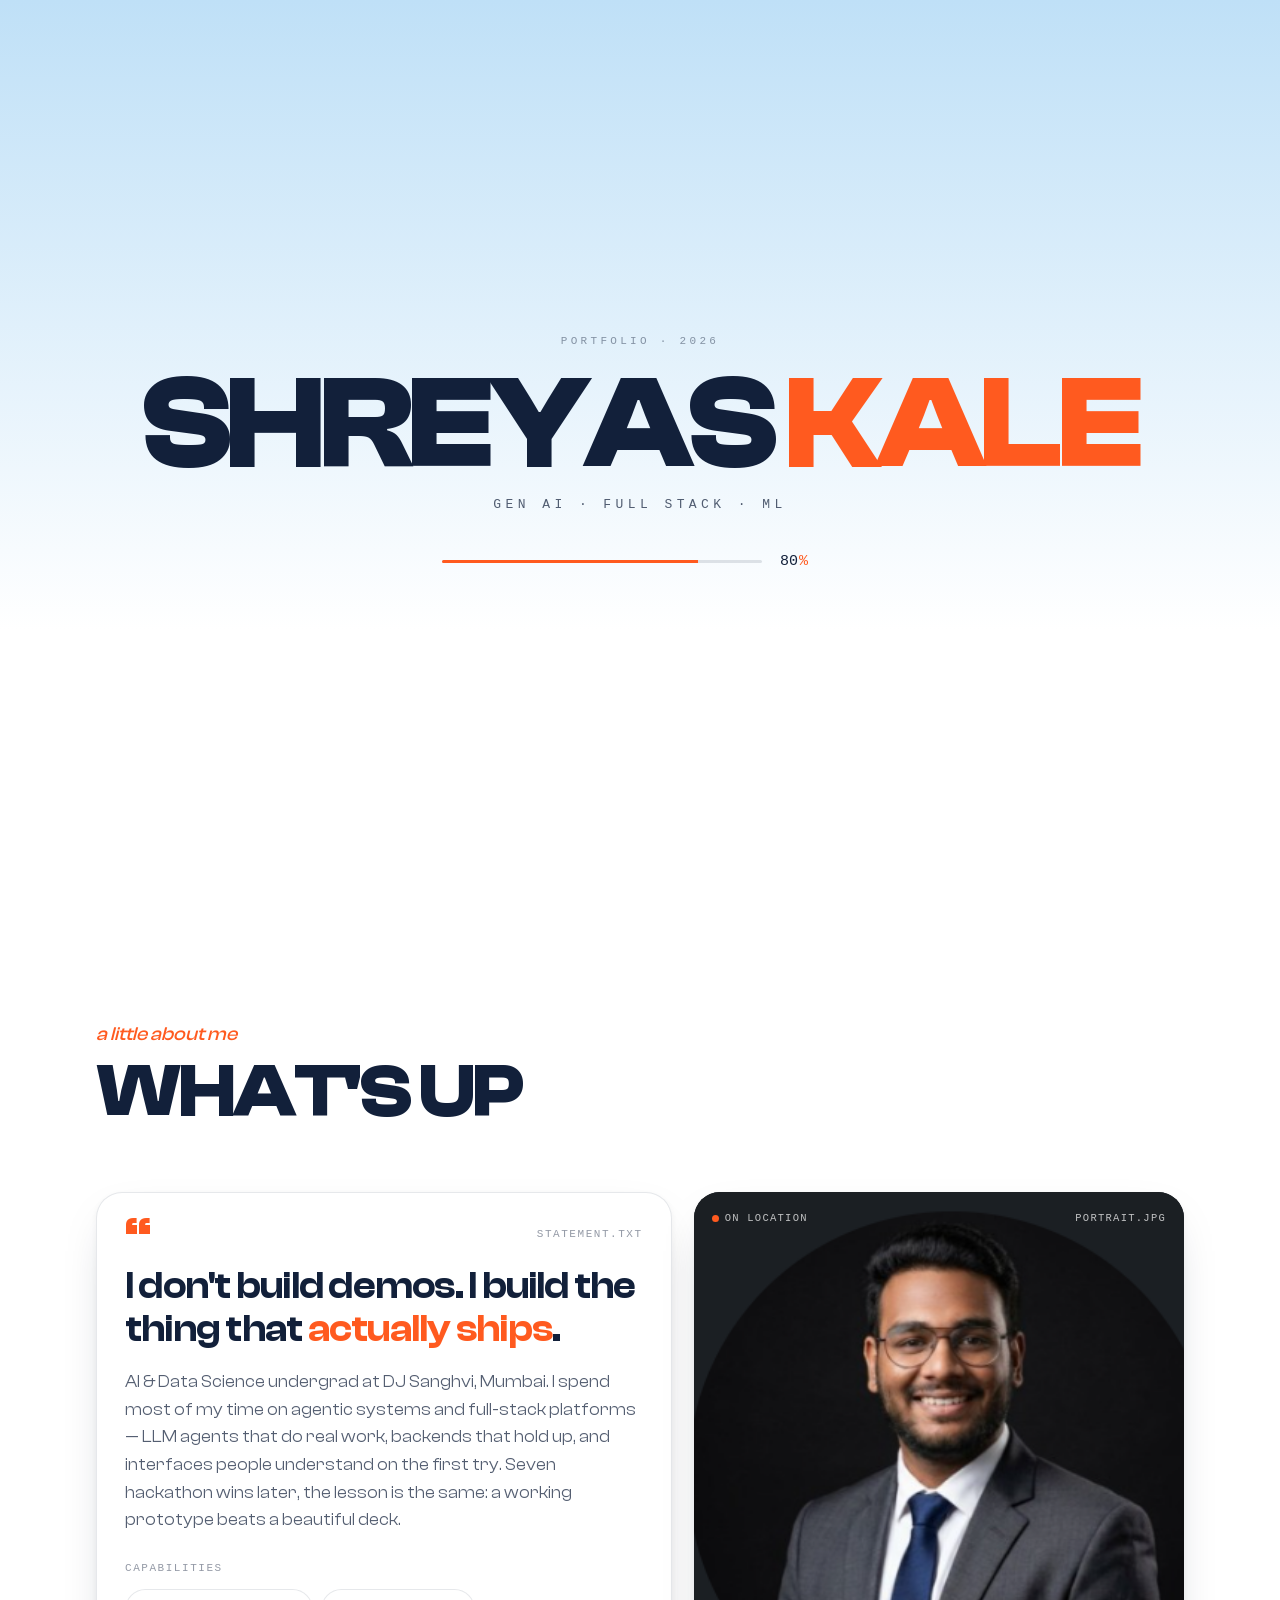
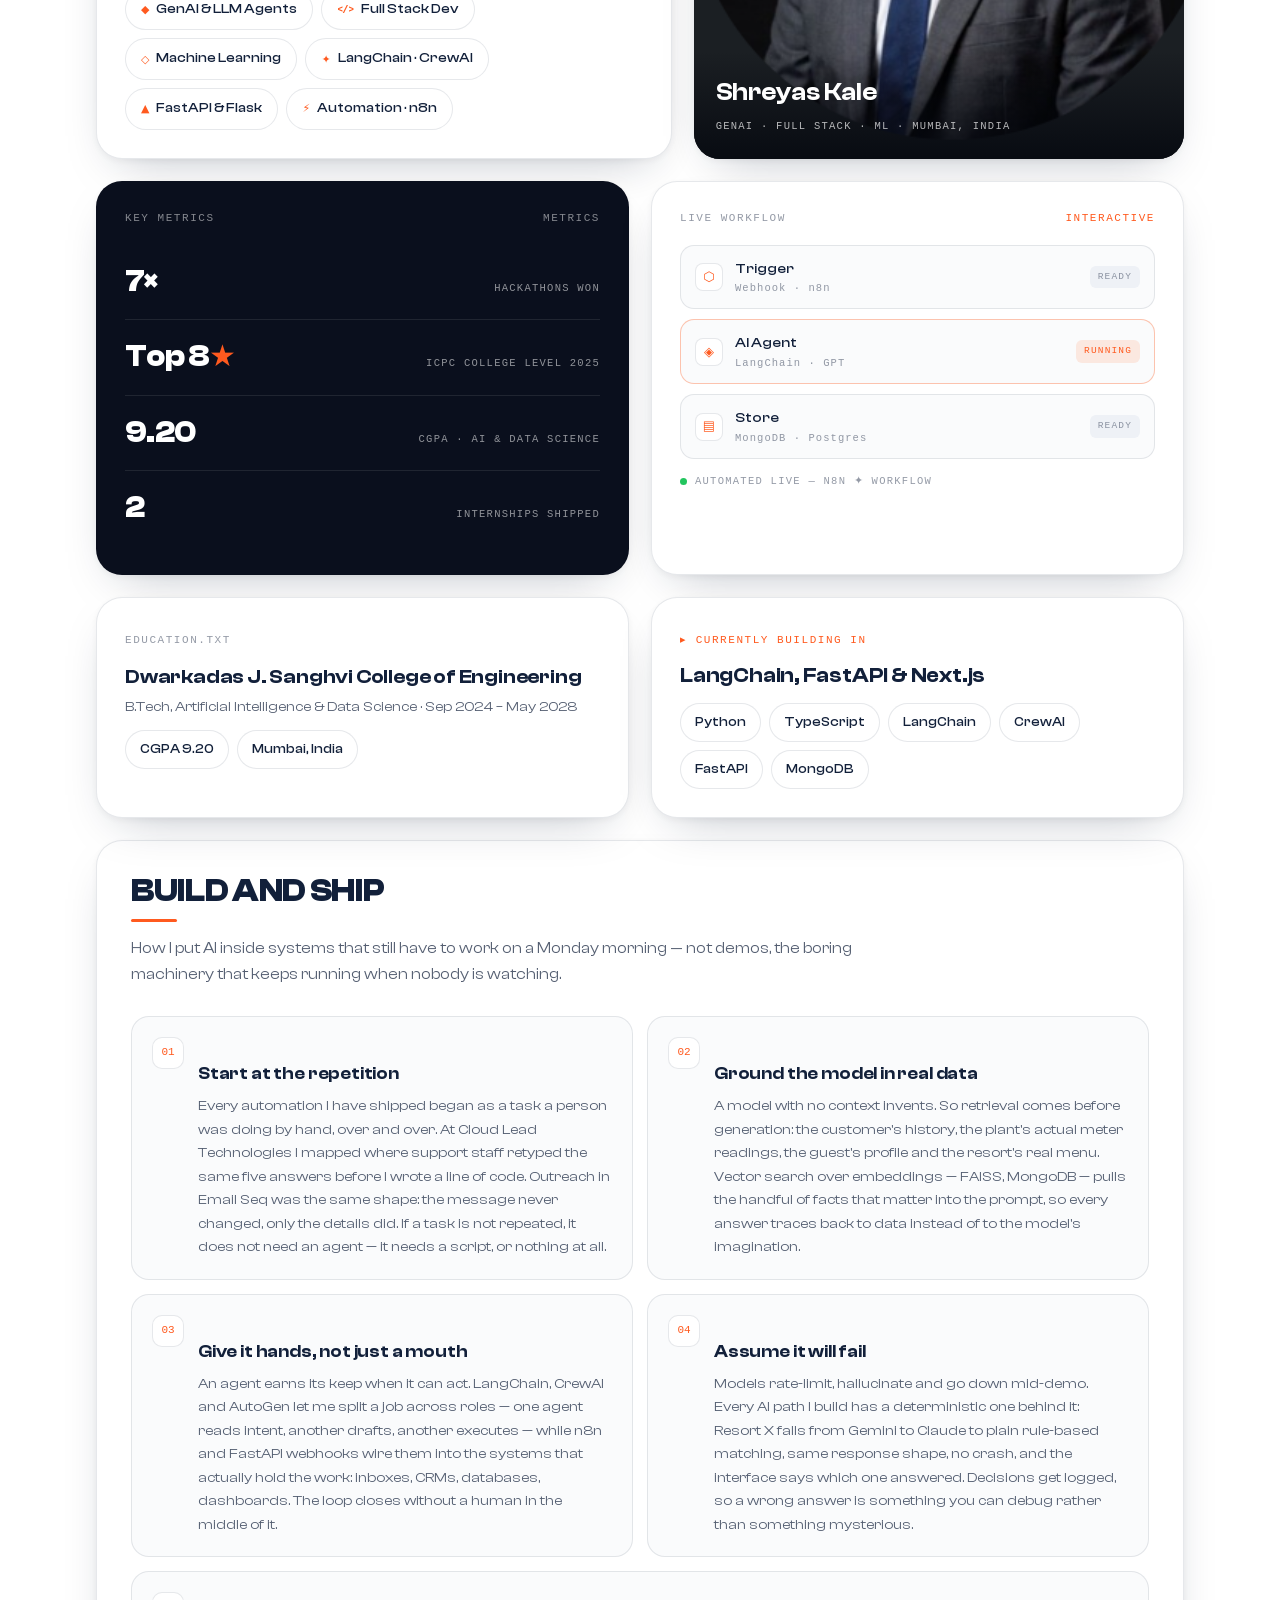
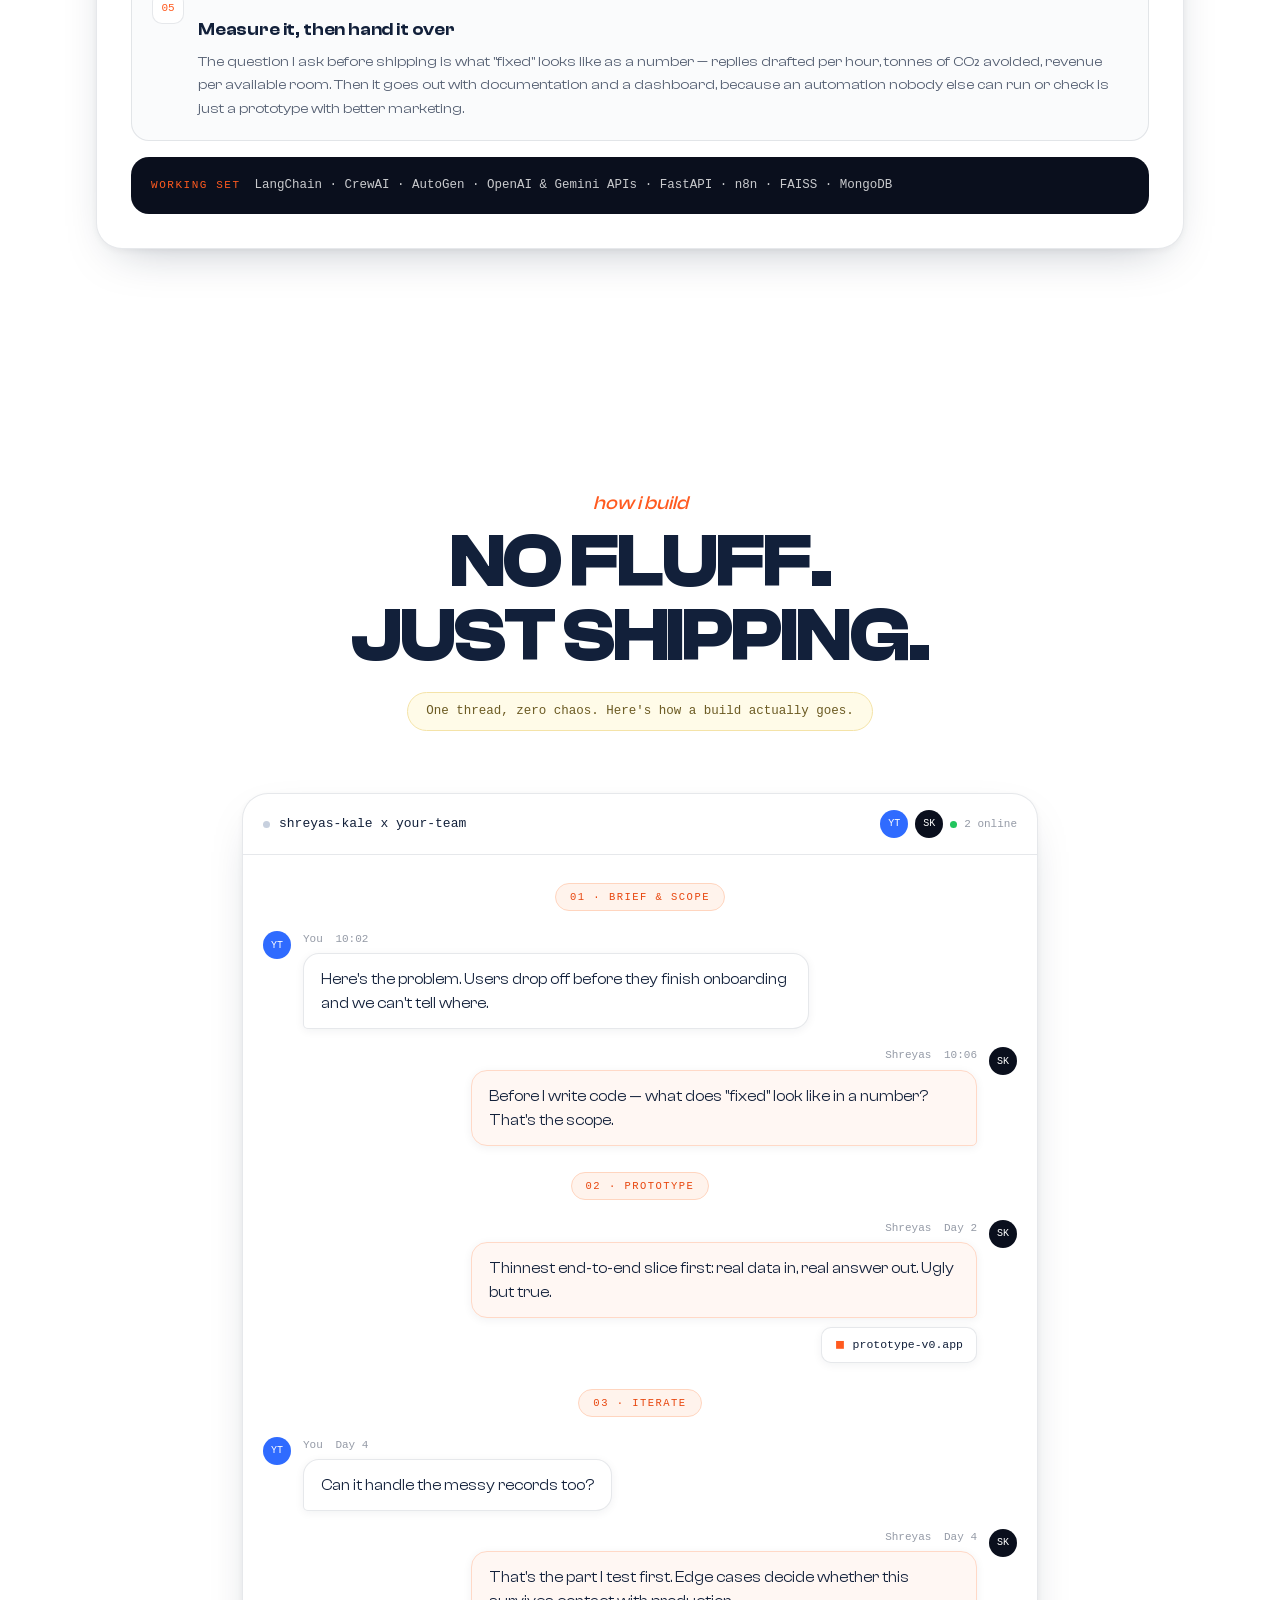
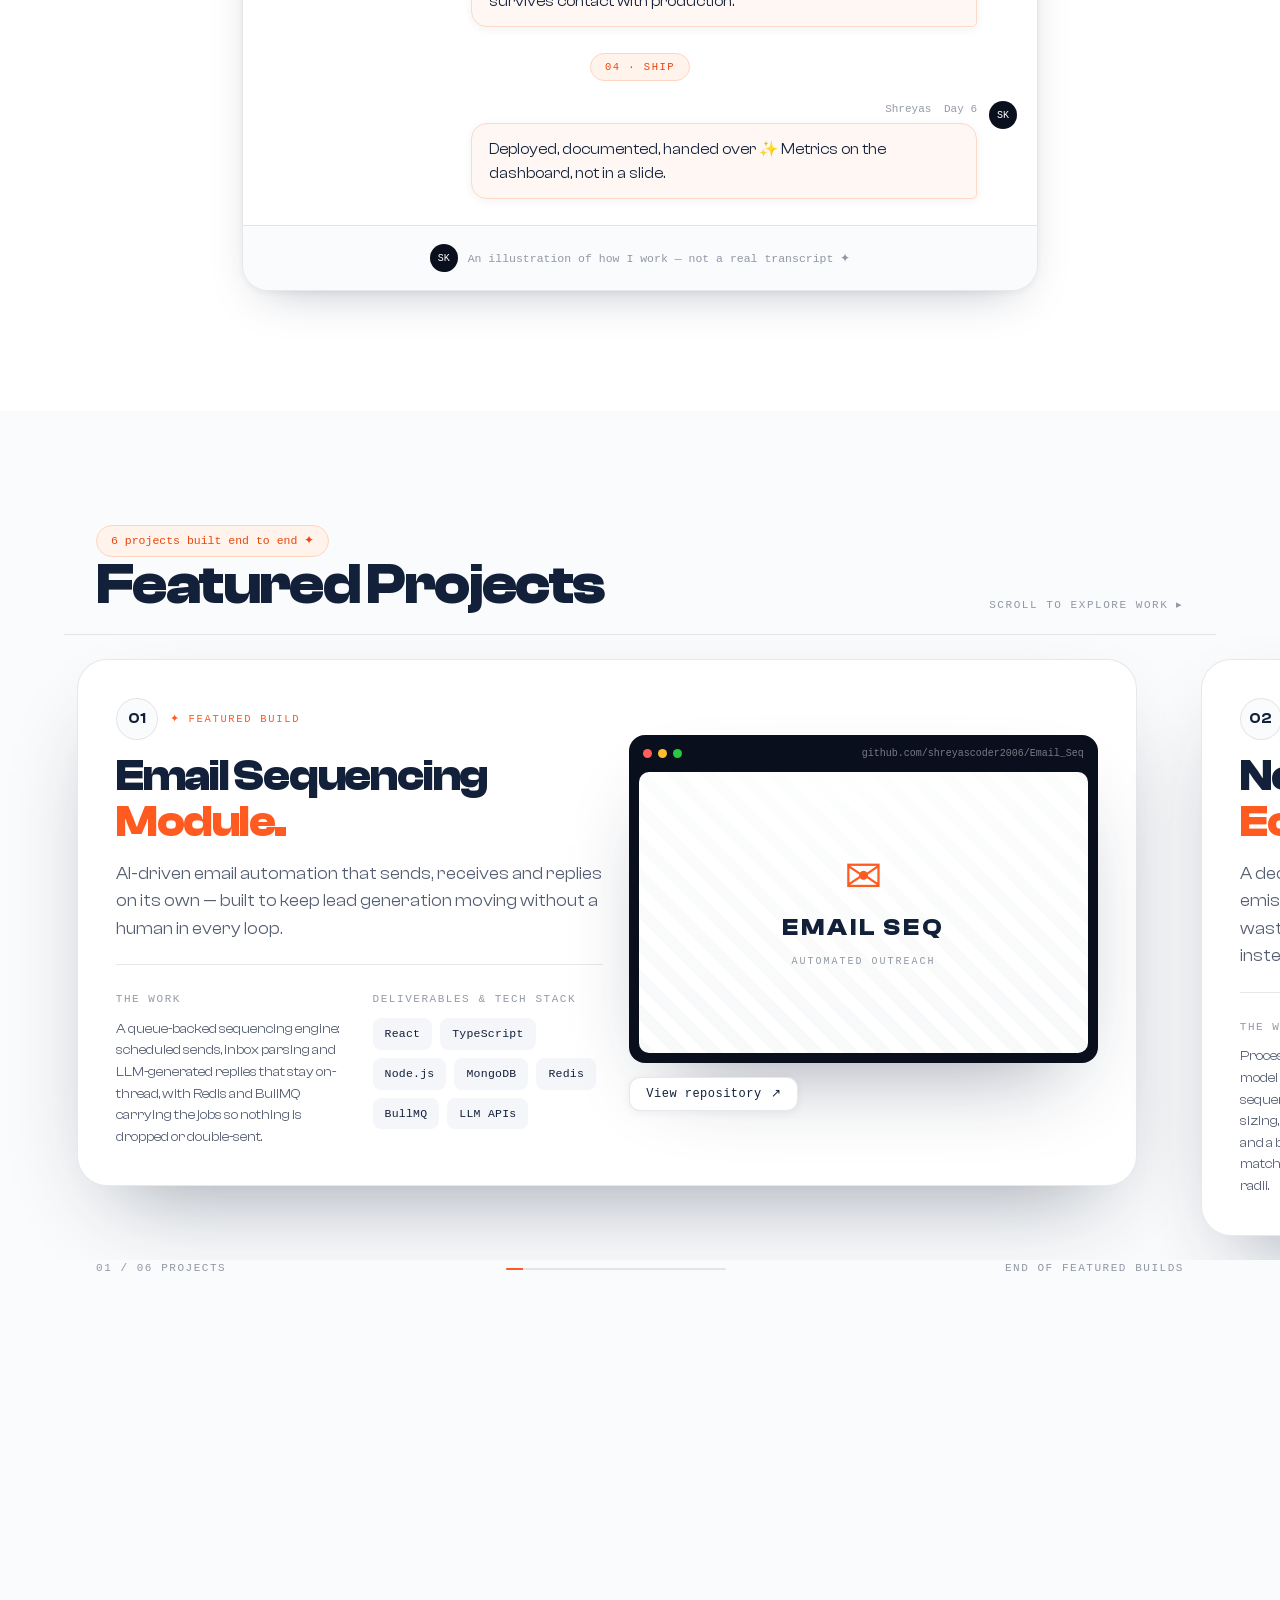
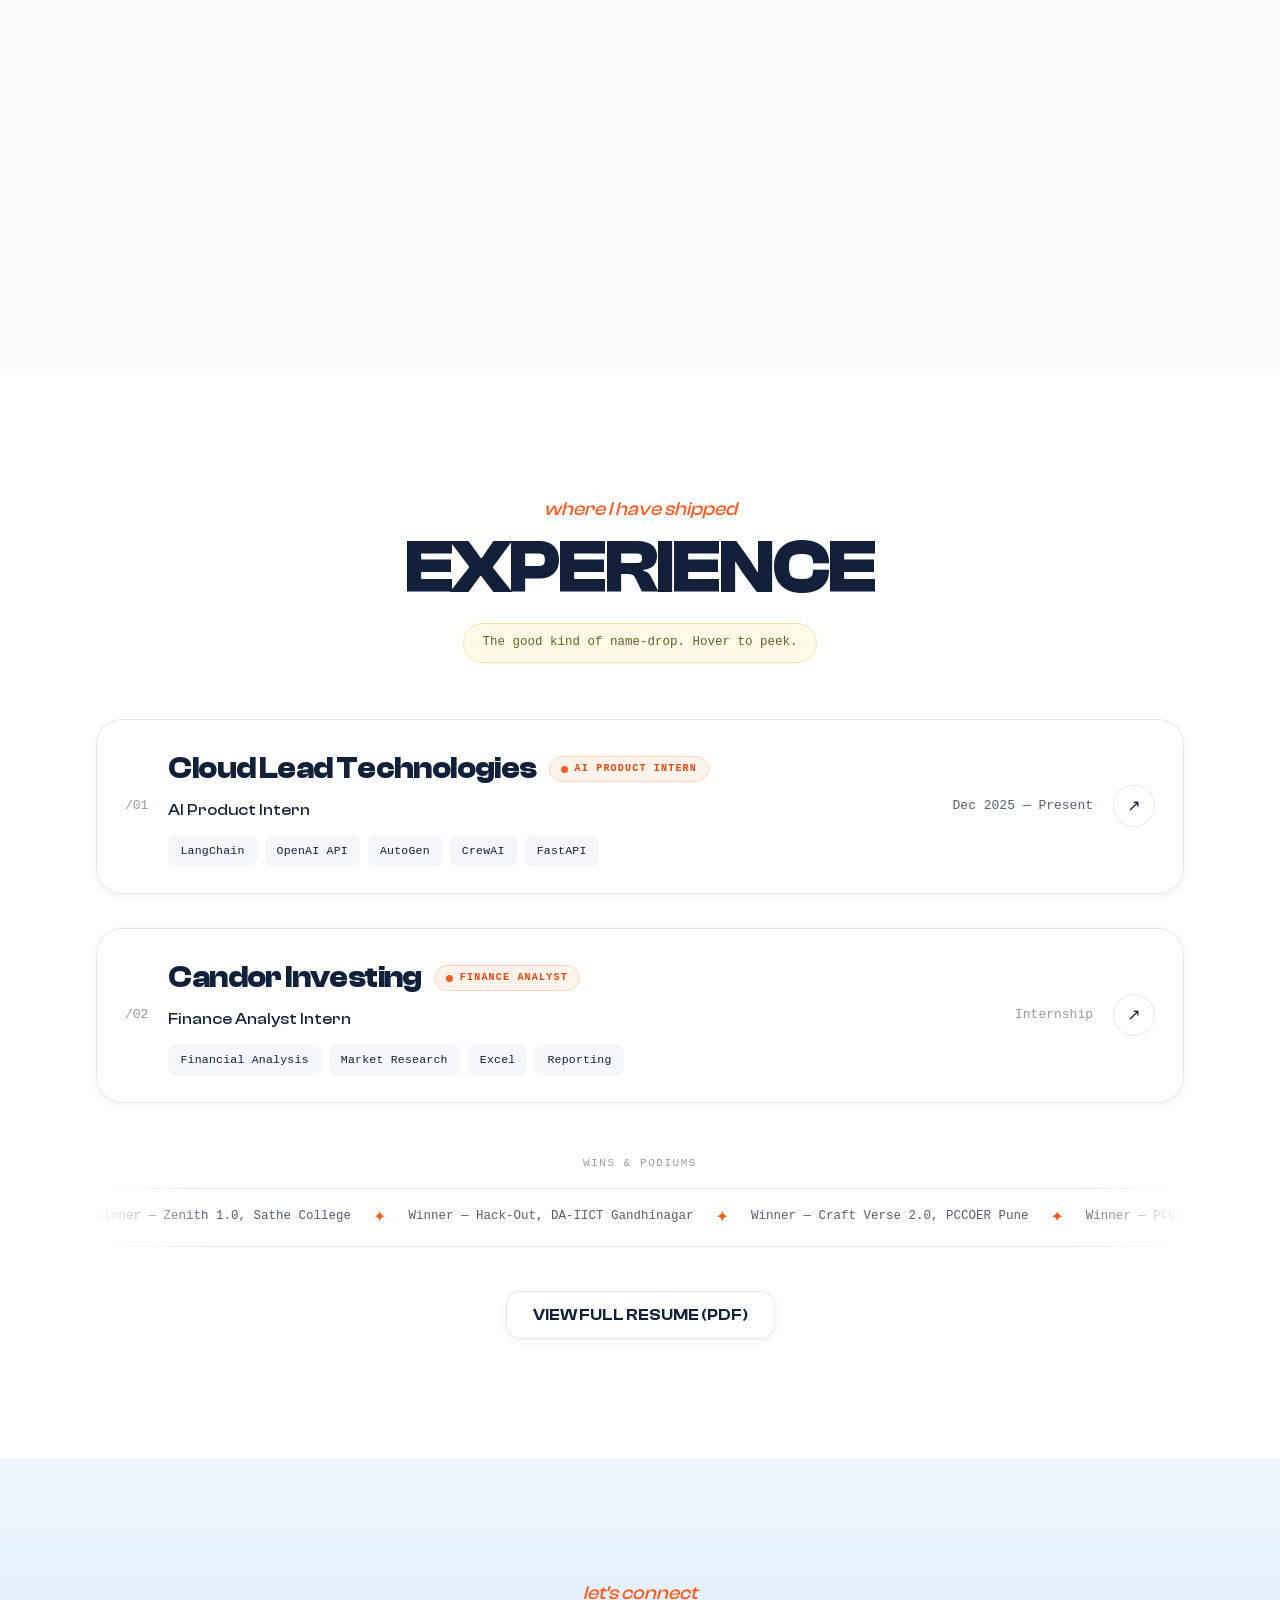
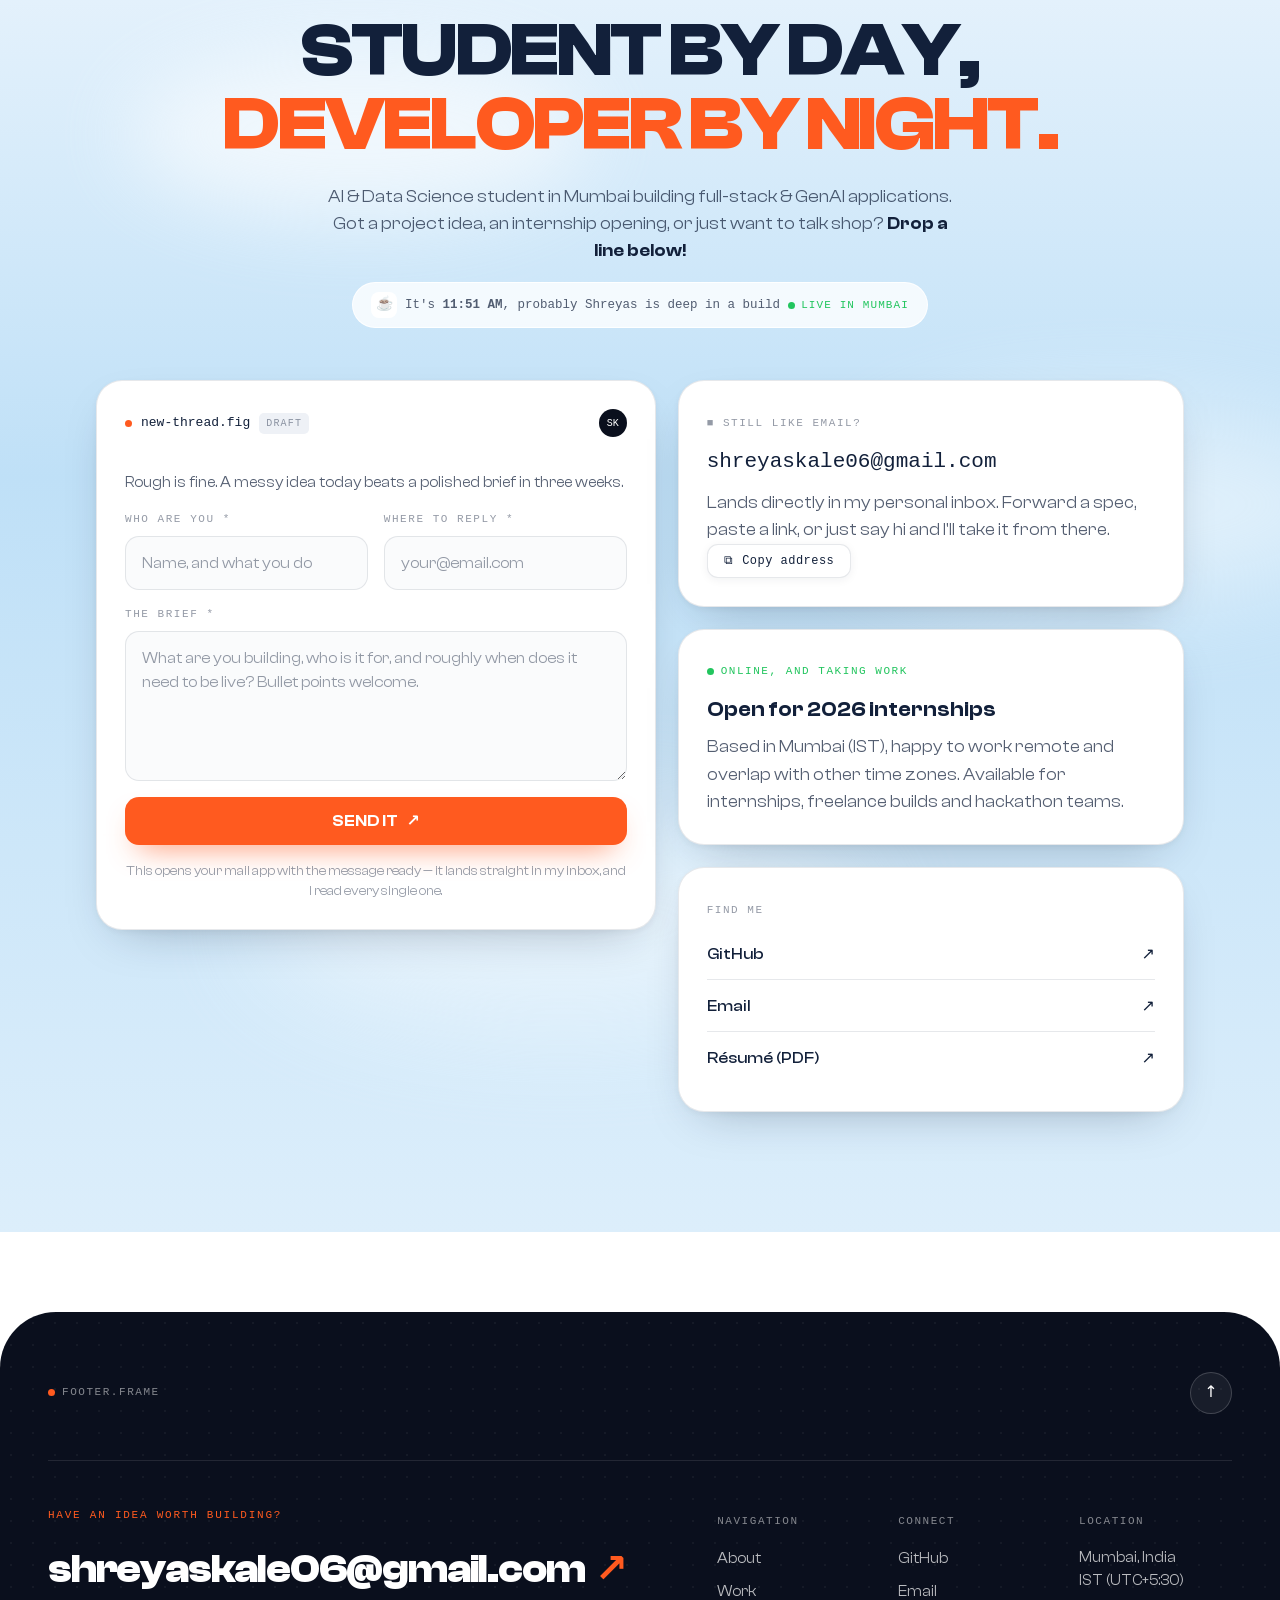
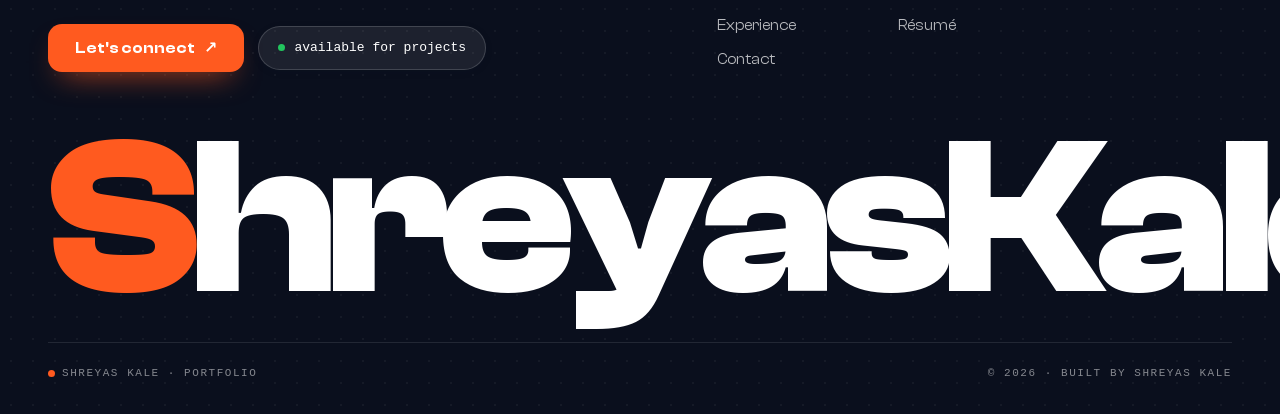
==== commit 5c116b8d: "Replace the repo list with a BUILD AND SHIP method, and rebalance About The GitHub panel was a list " ====
--- a/portfolio/index.html
+++ b/portfolio/index.html
@@ -166,7 +166,6 @@
 
       <div class="frame frame--block" data-label="about">
         <div class="about__grid">
-          <!-- left -->
           <article class="card card--statement">
             <div class="card__head">
               <span class="quote" aria-hidden="true">&ldquo;</span>
@@ -183,60 +182,6 @@
               prototype beats a beautiful deck.
             </p>
 
-            <section class="gh" aria-label="Public repositories">
-              <div class="gh__head">
-                <span class="mono-label">GITHUB.LOG</span>
-                <a href="https://github.com/shreyascoder2006" target="_blank" rel="noopener" data-clickable>
-                  @shreyascoder2006 <span aria-hidden="true">↗</span>
-                </a>
-              </div>
-
-              <div class="gh__summary">
-                <p class="gh__count"><strong>60</strong><span>public repositories</span></p>
-                <div class="gh__bar" role="img"
-                  aria-label="Primary language across the 35 repositories GitHub labels: TypeScript 14, JavaScript 8, HTML 6, Python 5, Java 2">
-                  <i style="--w:40%;--c:#3178c6"></i><i style="--w:23%;--c:#f1e05a"></i>
-                  <i style="--w:17%;--c:#e34c26"></i><i style="--w:14%;--c:#3572a5"></i>
-                  <i style="--w:6%;--c:#b07219"></i>
-                </div>
-                <ul class="gh__langs">
-                  <li><span class="lang-dot" style="--c:#3178c6"></span>TypeScript <em>14</em></li>
-                  <li><span class="lang-dot" style="--c:#f1e05a"></span>JavaScript <em>8</em></li>
-                  <li><span class="lang-dot" style="--c:#e34c26"></span>HTML <em>6</em></li>
-                  <li><span class="lang-dot" style="--c:#3572a5"></span>Python <em>5</em></li>
-                  <li><span class="lang-dot" style="--c:#b07219"></span>Java <em>2</em></li>
-                </ul>
-              </div>
-
-              <p class="mono-label">RECENTLY PUSHED</p>
-              <ul class="gh__list">
-                <li><a href="https://github.com/shreyascoder2006/brain_pass" target="_blank" rel="noopener"
-                    data-clickable><span class="lang-dot" style="--c:#e34c26"></span>brain_pass<em>Oct 2026</em></a>
-                </li>
-                <li><a href="https://github.com/shreyascoder2006/rodrigues_fintech" target="_blank" rel="noopener"
-                    data-clickable><span class="lang-dot" style="--c:#3178c6"></span>rodrigues_fintech<em>Oct
-                      2026</em></a></li>
-                <li><a href="https://github.com/shreyascoder2006/fusion_earth" target="_blank" rel="noopener"
-                    data-clickable><span class="lang-dot" style="--c:#3178c6"></span>fusion_earth<em>Oct
-                      2026</em></a></li>
-                <li><a href="https://github.com/shreyascoder2006/Jarvis_Shreyas" target="_blank" rel="noopener"
-                    data-clickable><span class="lang-dot" style="--c:#3572a5"></span>Jarvis_Shreyas<em>Oct
-                      2026</em></a></li>
-                <li><a href="https://github.com/shreyascoder2006/Sankalp_Base" target="_blank" rel="noopener"
-                    data-clickable><span class="lang-dot" style="--c:#3178c6"></span>Sankalp_Base<em>Oct
-                      2026</em></a></li>
-                <li><a href="https://github.com/shreyascoder2006/near_home_360" target="_blank" rel="noopener"
-                    data-clickable><span class="lang-dot" style="--c:#3572a5"></span>near_home_360<em>Sep
-                      2026</em></a></li>
-                <li><a href="https://github.com/shreyascoder2006/ps_banks" target="_blank" rel="noopener"
-                    data-clickable><span class="lang-dot" style="--c:#f1e05a"></span>ps_banks<em>Sep 2026</em></a>
-                </li>
-                <li><a href="https://github.com/shreyascoder2006/gandhinagar_hackout" target="_blank" rel="noopener"
-                    data-clickable><span class="lang-dot" style="--c:#3178c6"></span>gandhinagar_hackout<em>Sep
-                      2026</em></a></li>
-              </ul>
-            </section>
-
             <p class="mono-label">CAPABILITIES</p>
             <ul class="chips chips--cap">
               <li><span class="chips__ico">◆</span>GenAI &amp; LLM Agents</li>
@@ -248,8 +193,6 @@
             </ul>
           </article>
 
-          <!-- right -->
-          <div class="about__side">
             <figure class="card card--portrait">
               <div class="card--portrait__labels">
                 <span><span class="dot dot--orange"></span>ON LOCATION</span>
@@ -262,72 +205,141 @@
                 <span>GENAI &middot; FULL STACK &middot; ML &middot; MUMBAI, INDIA</span>
               </figcaption>
             </figure>
-
-            <section class="card card--metrics" aria-label="Key metrics">
-              <div class="card__head">
-                <span class="mono-label mono-label--light">KEY METRICS</span>
-                <span class="mono-label mono-label--light">METRICS</span>
-              </div>
-              <dl>
-                <div><dt data-count="7" data-suffix="×">7×</dt><dd>HACKATHONS WON</dd></div>
-                <div><dt>Top 8<span class="star">★</span></dt><dd>ICPC COLLEGE LEVEL 2025</dd></div>
-                <div><dt data-count="9.20">9.20</dt><dd>CGPA · AI &amp; DATA SCIENCE</dd></div>
-                <div><dt data-count="2">2</dt><dd>INTERNSHIPS SHIPPED</dd></div>
-              </dl>
-            </section>
-
-            <section class="card card--flow" aria-label="How a build runs">
-              <div class="card__head">
-                <span class="mono-label">LIVE WORKFLOW</span>
-                <span class="mono-label mono-label--accent">INTERACTIVE</span>
-              </div>
-              <ol class="flow">
-                <li class="flow__node" data-state="READY">
-                  <span class="flow__ico">⬡</span>
-                  <span class="flow__name">Trigger<em>Webhook · n8n</em></span>
-                  <span class="flow__state">READY</span>
-                </li>
-                <li class="flow__node" data-state="RUNNING">
-                  <span class="flow__ico">◈</span>
-                  <span class="flow__name">AI Agent<em>LangChain · GPT</em></span>
-                  <span class="flow__state">RUNNING</span>
-                </li>
-                <li class="flow__node" data-state="READY">
-                  <span class="flow__ico">▤</span>
-                  <span class="flow__name">Store<em>MongoDB · Postgres</em></span>
-                  <span class="flow__state">READY</span>
-                </li>
-              </ol>
-              <p class="flow__foot"><span class="dot dot--green"></span>AUTOMATED LIVE &mdash; N8N ✦ WORKFLOW</p>
-            </section>
-
-            <section class="card card--edu" aria-label="Education">
-              <span class="mono-label">EDUCATION.TXT</span>
-              <h3>Dwarkadas J. Sanghvi College of Engineering</h3>
-              <p>B.Tech, Artificial Intelligence &amp; Data Science &middot; Sep 2024 &ndash; May 2028</p>
-              <ul class="chips">
-                <li>CGPA 9.20</li>
-                <li>Mumbai, India</li>
-              </ul>
-            </section>
-
-            <section class="card card--building" aria-label="Currently building in">
-              <span class="mono-label mono-label--accent">▸ CURRENTLY BUILDING IN</span>
-              <p class="building__line">LangChain, FastAPI &amp; Next.js</p>
-              <ul class="chips">
-                <li>Python</li>
-                <li>TypeScript</li>
-                <li>LangChain</li>
-                <li>CrewAI</li>
-                <li>FastAPI</li>
-                <li>MongoDB</li>
-              </ul>
-            </section>
-          </div>
-        </div>
+        </div>
+
+        <div class="about__cards">
+          <section class="card card--metrics" aria-label="Key metrics">
+            <div class="card__head">
+              <span class="mono-label mono-label--light">KEY METRICS</span>
+              <span class="mono-label mono-label--light">METRICS</span>
+            </div>
+            <dl>
+              <div><dt data-count="7" data-suffix="×">7×</dt><dd>HACKATHONS WON</dd></div>
+              <div><dt>Top 8<span class="star">★</span></dt><dd>ICPC COLLEGE LEVEL 2025</dd></div>
+              <div><dt data-count="9.20">9.20</dt><dd>CGPA · AI &amp; DATA SCIENCE</dd></div>
+              <div><dt data-count="2">2</dt><dd>INTERNSHIPS SHIPPED</dd></div>
+            </dl>
+          </section>
+
+          <section class="card card--flow" aria-label="How a build runs">
+            <div class="card__head">
+              <span class="mono-label">LIVE WORKFLOW</span>
+              <span class="mono-label mono-label--accent">INTERACTIVE</span>
+            </div>
+            <ol class="flow">
+              <li class="flow__node" data-state="READY">
+                <span class="flow__ico">⬡</span>
+                <span class="flow__name">Trigger<em>Webhook · n8n</em></span>
+                <span class="flow__state">READY</span>
+              </li>
+              <li class="flow__node" data-state="RUNNING">
+                <span class="flow__ico">◈</span>
+                <span class="flow__name">AI Agent<em>LangChain · GPT</em></span>
+                <span class="flow__state">RUNNING</span>
+              </li>
+              <li class="flow__node" data-state="READY">
+                <span class="flow__ico">▤</span>
+                <span class="flow__name">Store<em>MongoDB · Postgres</em></span>
+                <span class="flow__state">READY</span>
+              </li>
+            </ol>
+            <p class="flow__foot"><span class="dot dot--green"></span>AUTOMATED LIVE &mdash; N8N ✦ WORKFLOW</p>
+          </section>
+
+          <section class="card card--edu" aria-label="Education">
+            <span class="mono-label">EDUCATION.TXT</span>
+            <h3>Dwarkadas J. Sanghvi College of Engineering</h3>
+            <p>B.Tech, Artificial Intelligence &amp; Data Science &middot; Sep 2024 &ndash; May 2028</p>
+            <ul class="chips">
+              <li>CGPA 9.20</li>
+              <li>Mumbai, India</li>
+            </ul>
+          </section>
+
+          <section class="card card--building" aria-label="Currently building in">
+            <span class="mono-label mono-label--accent">▸ CURRENTLY BUILDING IN</span>
+            <p class="building__line">LangChain, FastAPI &amp; Next.js</p>
+            <ul class="chips">
+              <li>Python</li>
+              <li>TypeScript</li>
+              <li>LangChain</li>
+              <li>CrewAI</li>
+              <li>FastAPI</li>
+              <li>MongoDB</li>
+            </ul>
+          </section>
+        </div>
+
+          <section class="method" aria-label="How I build">
+            <div class="method__head">
+              <h3>BUILD AND SHIP</h3>
+              <p>How I put AI inside systems that still have to work on a Monday morning &mdash; not demos,
+                the boring machinery that keeps running when nobody is watching.</p>
+            </div>
+
+            <ol class="method__list">
+              <li>
+                <span class="method__n">01</span>
+                <div>
+                  <h4>Start at the repetition</h4>
+                  <p>Every automation I have shipped began as a task a person was doing by hand, over and over.
+                    At Cloud Lead Technologies I mapped where support staff retyped the same five answers before
+                    I wrote a line of code. Outreach in Email Seq was the same shape: the message never changed,
+                    only the details did. If a task is not repeated, it does not need an agent &mdash; it needs a
+                    script, or nothing at all.</p>
+                </div>
+              </li>
+              <li>
+                <span class="method__n">02</span>
+                <div>
+                  <h4>Ground the model in real data</h4>
+                  <p>A model with no context invents. So retrieval comes before generation: the customer's
+                    history, the plant's actual meter readings, the guest's profile and the resort's real menu.
+                    Vector search over embeddings &mdash; FAISS, MongoDB &mdash; pulls the handful of facts that
+                    matter into the prompt, so every answer traces back to data instead of to the model's
+                    imagination.</p>
+                </div>
+              </li>
+              <li>
+                <span class="method__n">03</span>
+                <div>
+                  <h4>Give it hands, not just a mouth</h4>
+                  <p>An agent earns its keep when it can act. LangChain, CrewAI and AutoGen let me split a job
+                    across roles &mdash; one agent reads intent, another drafts, another executes &mdash; while n8n
+                    and FastAPI webhooks wire them into the systems that actually hold the work: inboxes, CRMs,
+                    databases, dashboards. The loop closes without a human in the middle of it.</p>
+                </div>
+              </li>
+              <li>
+                <span class="method__n">04</span>
+                <div>
+                  <h4>Assume it will fail</h4>
+                  <p>Models rate-limit, hallucinate and go down mid-demo. Every AI path I build has a
+                    deterministic one behind it: Resort X falls from Gemini to Claude to plain rule-based
+                    matching, same response shape, no crash, and the interface says which one answered. Decisions
+                    get logged, so a wrong answer is something you can debug rather than something mysterious.</p>
+                </div>
+              </li>
+              <li>
+                <span class="method__n">05</span>
+                <div>
+                  <h4>Measure it, then hand it over</h4>
+                  <p>The question I ask before shipping is what "fixed" looks like as a number &mdash; replies
+                    drafted per hour, tonnes of CO&#8322; avoided, revenue per available room. Then it goes out
+                    with documentation and a dashboard, because an automation nobody else can run or check is
+                    just a prototype with better marketing.</p>
+                </div>
+              </li>
+            </ol>
+
+            <p class="method__foot">
+              <span class="mono-label mono-label--accent">WORKING SET</span>
+              LangChain &middot; CrewAI &middot; AutoGen &middot; OpenAI &amp; Gemini APIs &middot; FastAPI &middot;
+              n8n &middot; FAISS &middot; MongoDB
+            </p>
+          </section>
       </div>
     </section>
-
     <!-- ░░░░░░ PROCESS ░░░░░░ -->
     <section class="section process" id="process">
       <p class="eyebrow">how i build</p>
--- a/portfolio/assets/css/style.css
+++ b/portfolio/assets/css/style.css
@@ -399,8 +399,13 @@
 
 /* ---------- ABOUT ---------- */
 .about .frame--block, .process .frame--block { margin-top: 62px; }
+
+/* About: a statement beside the portrait, then a card shelf, then the method. */
 .about__grid { display: grid; gap: 22px; }
-@media (min-width: 980px) { .about__grid { grid-template-columns: 1.08fr .92fr; align-items: start; } }
+@media (min-width: 980px) { .about__grid { grid-template-columns: 1.08fr .92fr; align-items: stretch; } }
+
+.about__cards { display: grid; gap: 22px; margin-top: 22px; }
+@media (min-width: 760px) { .about__cards { grid-template-columns: 1fr 1fr; align-items: stretch; } }
 
 .card {
   position: relative; background: #fff; border: 1px solid var(--line);
@@ -412,6 +417,7 @@
 .card--statement { display: flex; flex-direction: column; }
 .statement { font-size: clamp(26px, 3.3vw, 38px); line-height: 1.12; font-weight: 600; letter-spacing: -.02em; margin-bottom: 18px; }
 .statement em { font-style: normal; color: var(--accent); }
+.card--statement .prose + .mono-label { margin-top: 26px; }
 
 .chips { display: flex; flex-wrap: wrap; gap: 8px; margin-top: 12px; }
 .chips li {
@@ -425,38 +431,58 @@
 .chips__ico { color: var(--accent); font-size: 11px; }
 .chips--mono li { font-family: var(--mono); font-size: 11.5px; letter-spacing: .02em; background: #f4f6f9; border-color: transparent; padding: 6px 11px; border-radius: 8px; }
 
-/* GitHub panel — fills the statement column against the taller right rail */
-.gh { margin-top: 26px; padding-top: 22px; border-top: 1px solid var(--line); }
-.gh__head { display: flex; align-items: center; justify-content: space-between; gap: 14px; margin-bottom: 16px; }
-.gh__head a { font-family: var(--mono); font-size: 12px; color: var(--ink-70); transition: color .2s; }
-.gh__head a:hover { color: var(--accent); }
-
-.gh__summary { background: var(--paper-2); border: 1px solid var(--line); border-radius: 16px; padding: 16px 18px; margin-bottom: 20px; }
-.gh__count { display: flex; align-items: baseline; gap: 9px; }
-.gh__count strong { font-size: 30px; font-weight: 700; letter-spacing: -.02em; }
-.gh__count span { font-family: var(--mono); font-size: 10.5px; letter-spacing: .12em; text-transform: uppercase; color: var(--ink-45); }
-.gh__bar { display: flex; gap: 2px; height: 6px; margin: 13px 0 12px; }
-.gh__bar i { width: var(--w); background: var(--c); border-radius: 2px; }
-.gh__langs { display: flex; flex-wrap: wrap; gap: 6px 16px; }
-.gh__langs li { display: inline-flex; align-items: center; gap: 7px; font-size: 12.5px; color: var(--ink-70); }
-.gh__langs em { font-style: normal; font-family: var(--mono); font-size: 11px; color: var(--ink-45); }
-.lang-dot { width: 9px; height: 9px; border-radius: 50%; background: var(--c); flex: none; }
-
-.gh__list { display: grid; gap: 1px; margin-top: 10px; }
-.gh__list a {
-  display: flex; align-items: center; gap: 10px; padding: 9px 2px;
-  border-bottom: 1px solid var(--line); font-family: var(--mono); font-size: 12.5px;
-  transition: color .2s, padding-left .2s var(--ease);
-}
-.gh__list li:last-child a { border-bottom: 0; }
-.gh__list a:hover { color: var(--accent); padding-left: 6px; }
-.gh__list em { margin-left: auto; font-style: normal; font-size: 11px; color: var(--ink-45); }
-.gh + .mono-label { margin-top: 26px; }
+/* BUILD AND SHIP — the method, numbered because it really is a sequence */
+.method {
+  margin-top: 22px; padding: 34px; background: #fff;
+  border: 1px solid var(--line); border-radius: var(--r-card); box-shadow: var(--shadow);
+}
+@media (max-width: 560px) { .method { padding: 24px 20px; } }
+.method__head h3 {
+  font-size: clamp(24px, 3vw, 32px); font-weight: 700; letter-spacing: -.01em;
+  text-transform: uppercase; line-height: 1;
+}
+.method__head h3::after {
+  content: ""; display: block; width: 46px; height: 3px; margin-top: 12px;
+  background: var(--accent); border-radius: 3px;
+}
+.method__head p { margin-top: 14px; max-width: 62ch; color: var(--ink-70); font-size: 16px; line-height: 1.62; }
+
+.method__list { display: grid; gap: 10px; margin-top: 28px; }
+@media (min-width: 900px) {
+  .method__list { grid-template-columns: 1fr 1fr; gap: 14px; }
+  .method__list li:last-child { grid-column: 1 / -1; }
+}
+.method__list li {
+  display: grid; grid-template-columns: auto 1fr; gap: 14px; align-items: start;
+  padding: 20px; border: 1px solid var(--line); border-radius: 18px; background: var(--paper-2);
+  transition: border-color .3s var(--ease), background .3s var(--ease), transform .3s var(--ease);
+}
+.method__list li:hover { background: #fff; border-color: rgba(255, 90, 31, .4); transform: translateY(-2px); }
+.method__n {
+  display: grid; place-items: center; width: 32px; height: 32px; border-radius: 10px;
+  background: #fff; border: 1px solid var(--line);
+  font-family: var(--mono); font-size: 11px; font-weight: 500; color: var(--accent);
+}
+.method__list li:hover .method__n { background: var(--accent); border-color: var(--accent); color: #fff; }
+.method__list h4 { font-size: 17.5px; font-weight: 600; letter-spacing: -.01em; margin-bottom: 7px; }
+.method__list li:hover h4 { color: var(--accent); }
+.method__list p { font-size: 14.5px; line-height: 1.62; color: var(--ink-70); }
+
+.method__foot {
+  display: flex; flex-wrap: wrap; align-items: center; gap: 8px 14px;
+  margin-top: 16px; padding: 18px 20px; border-radius: 18px;
+  background: var(--night); color: rgba(255, 255, 255, .78);
+  font-family: var(--mono); font-size: 12.5px; line-height: 1.7;
+}
+
+@media (max-width: 560px) {
+  .method__list li { padding: 14px 10px; gap: 12px; }
+}
 
 .about__side { display: grid; gap: 22px; }
 
-.card--portrait { padding: 0; overflow: hidden; background: #11161f; border: 0; }
-.card--portrait img { width: 100%; height: auto; object-fit: cover; }
+.card--portrait { padding: 0; overflow: hidden; background: #11161f; border: 0; min-height: 440px; }
+.card--portrait img { width: 100%; height: 100%; object-fit: cover; object-position: center 18%; }
 .card--portrait__labels {
   position: absolute; inset: 18px 18px auto; display: flex; justify-content: space-between; z-index: 2;
   font-family: var(--mono); font-size: 10.5px; letter-spacing: .12em; color: rgba(255, 255, 255, .72);
